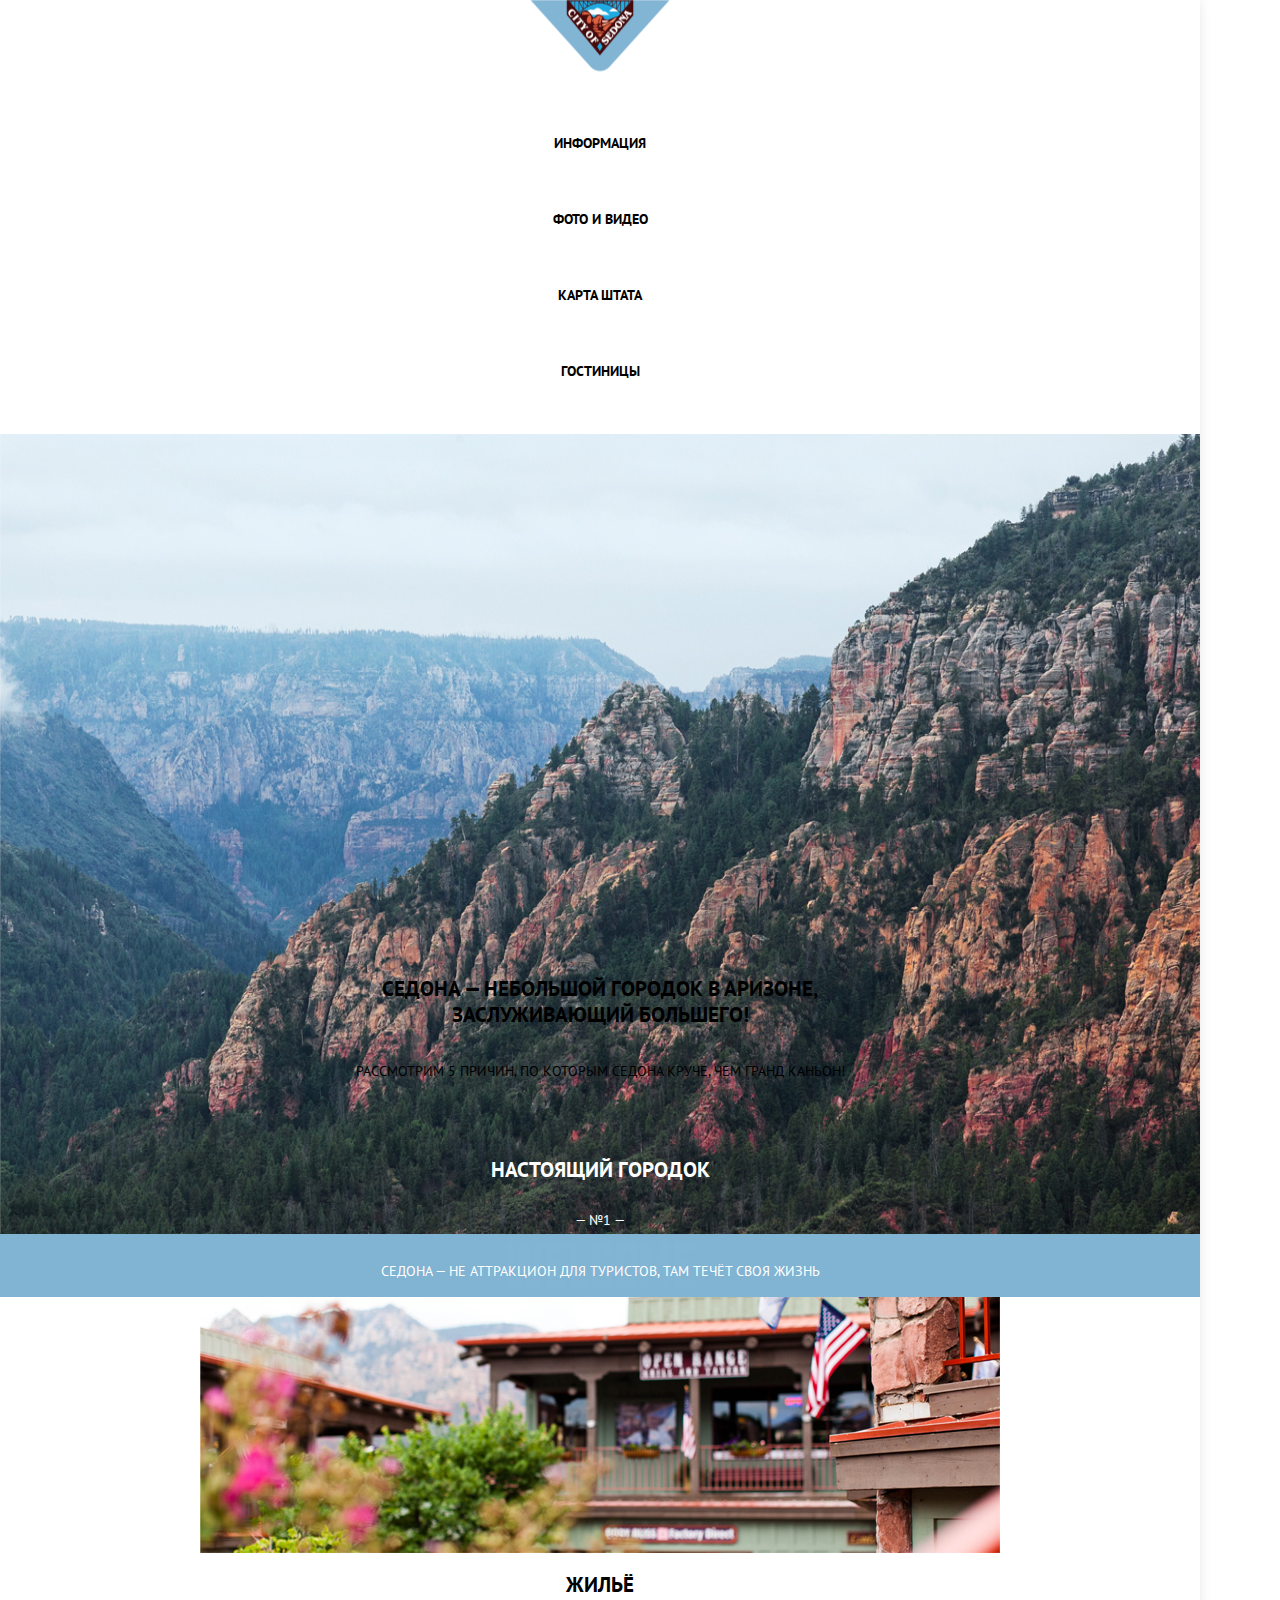
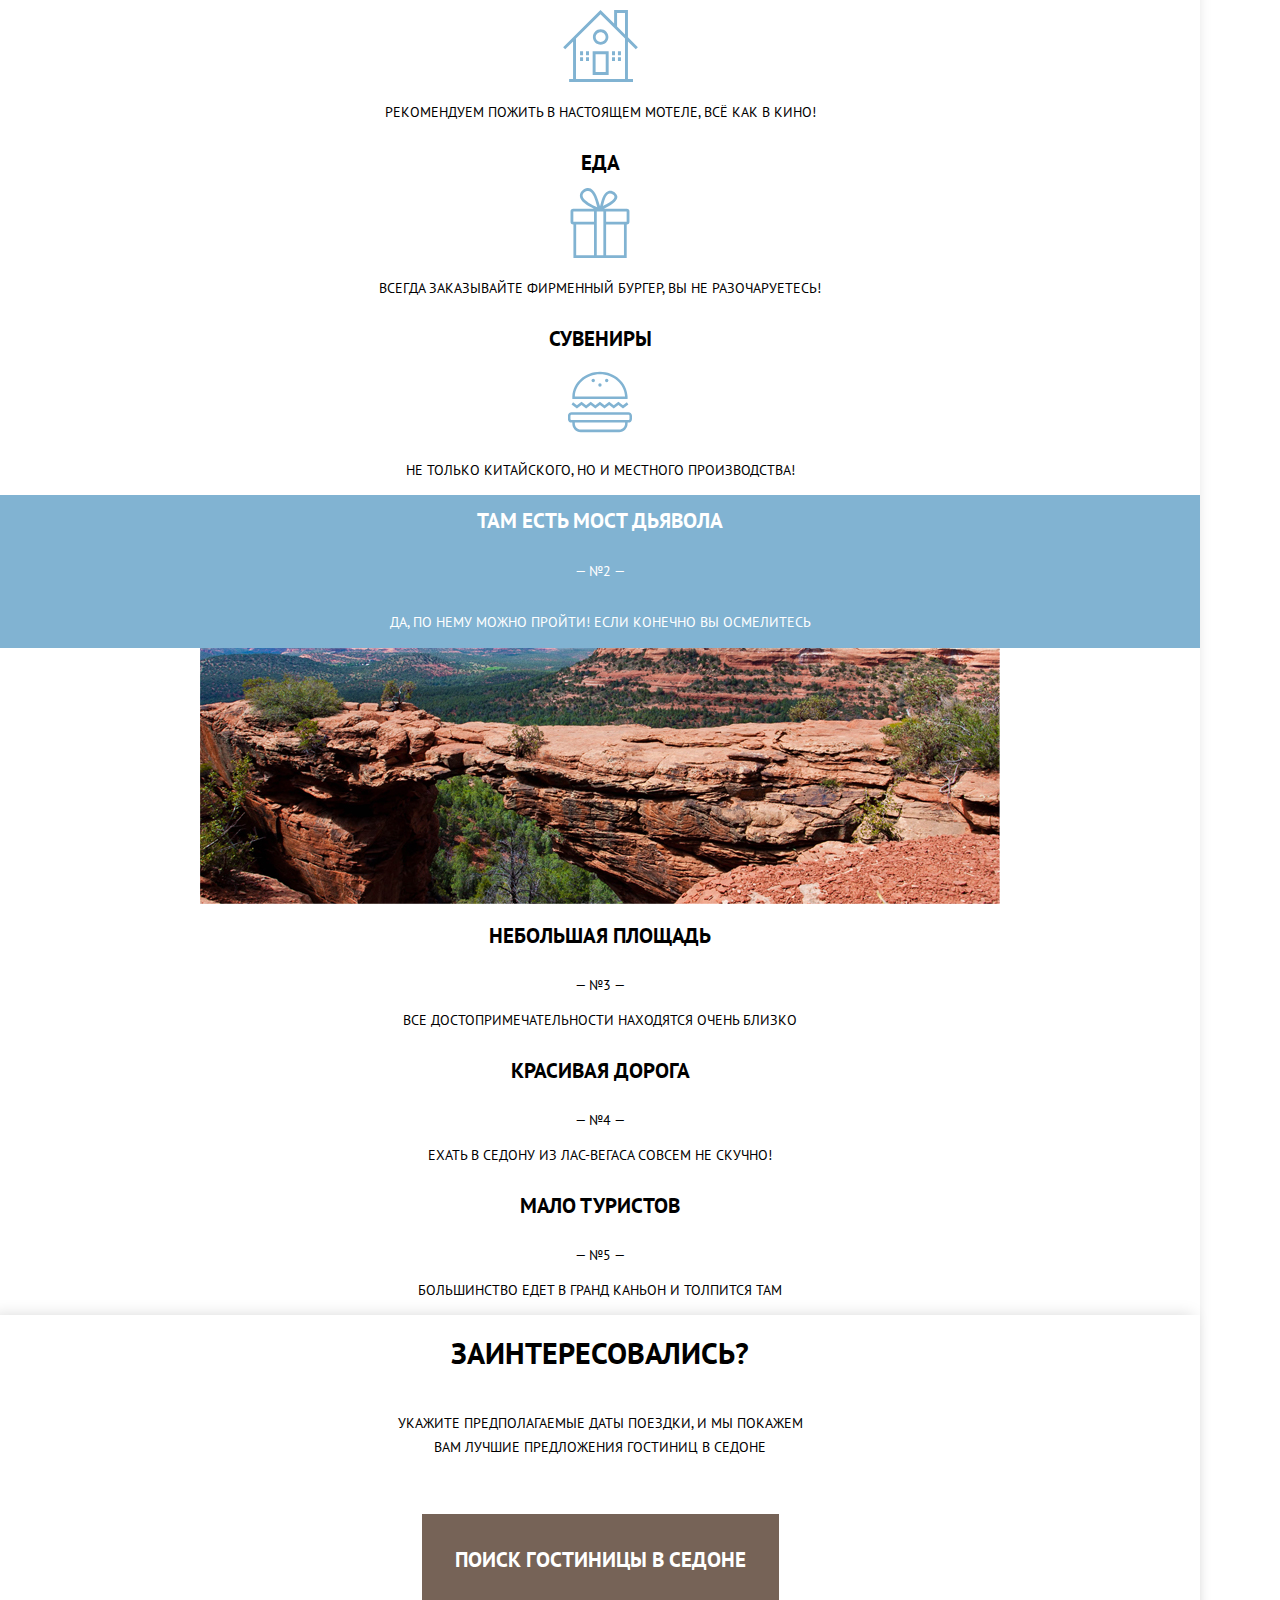
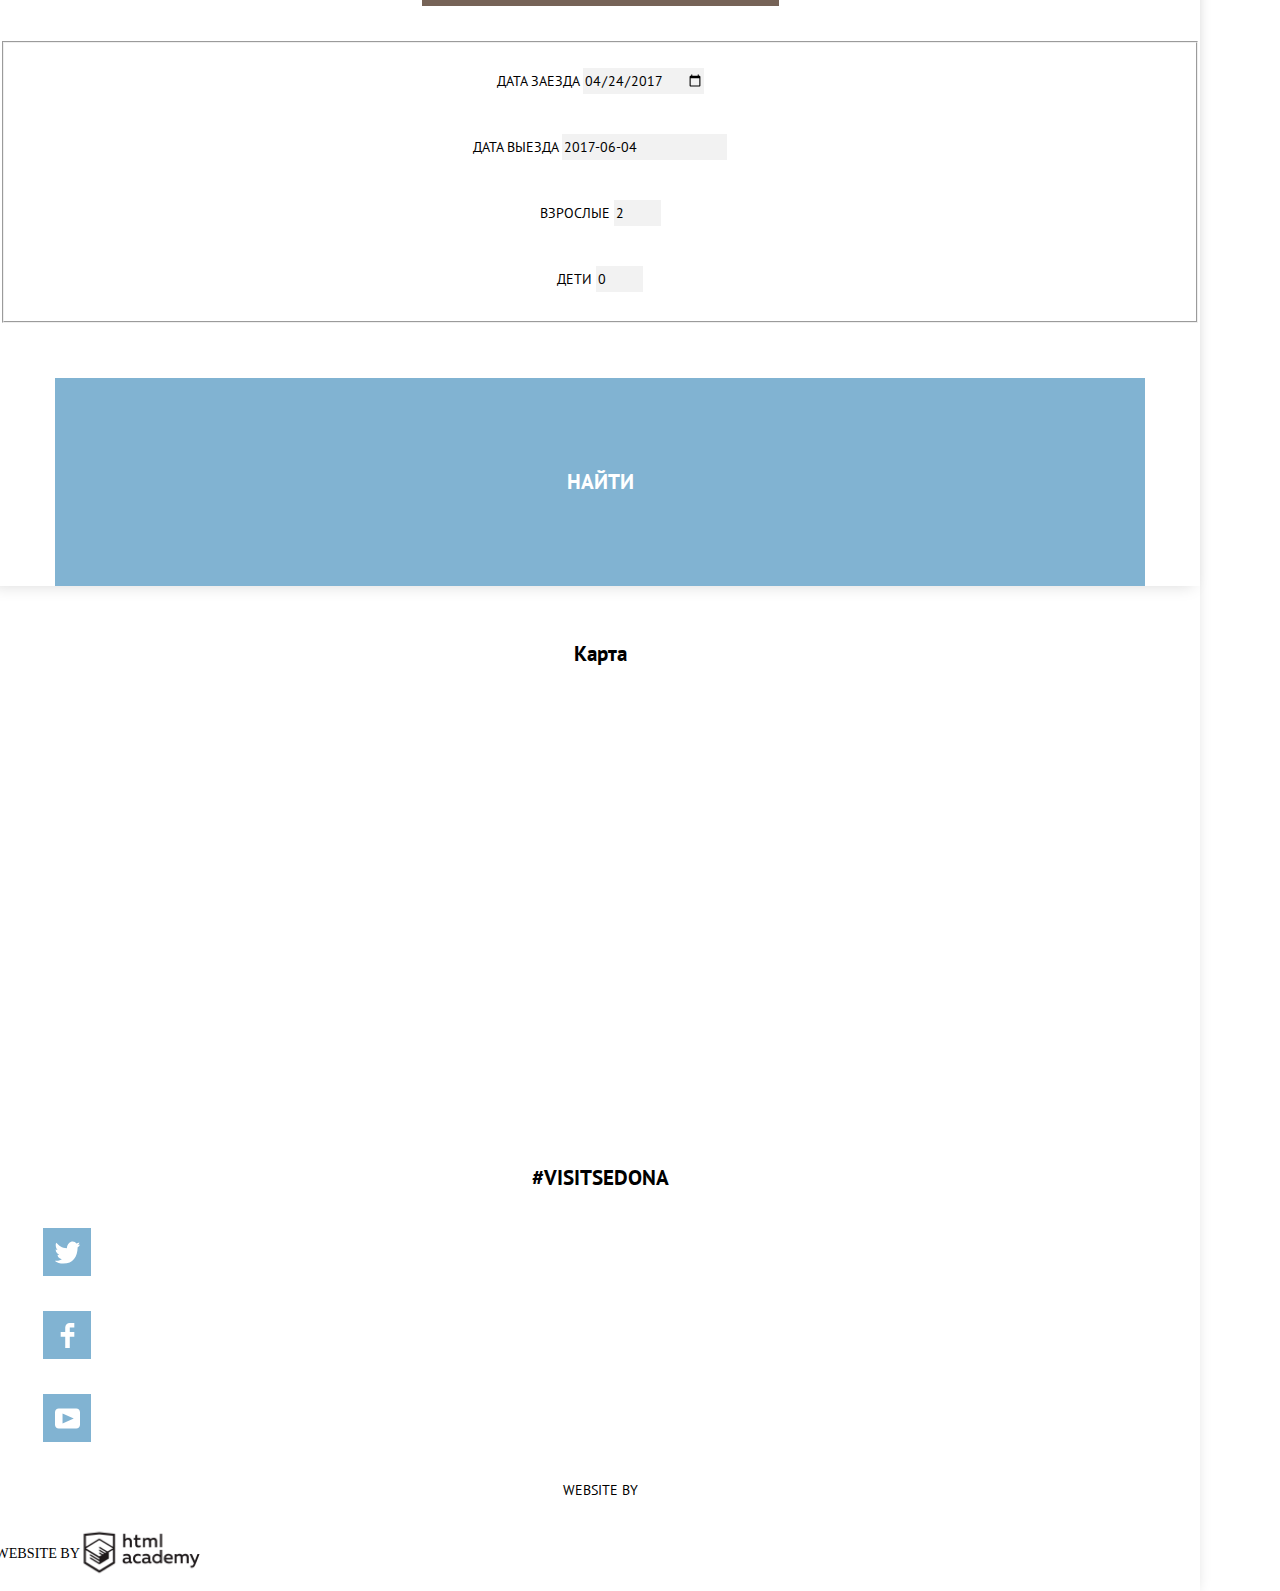
==== index.html @ 3ac100cb "Исправлены кнопки соцсетей" ====
<!DOCTYPE html>
<html lang="ru">
  <head>
    <meta charset="utf-8">
    <title>HTML Academy: Седона</title>
      <link href="https://fonts.googleapis.com/css?family=PT+Sans:400,700&display=swap&subset=cyrillic" rel="stylesheet">
      <link href="css/normalize.css" rel="stylesheet">
      <link href="css/style.css" rel="stylesheet">
  </head>
  <body>

<header class="main-header">
        <nav class="main-navigation">
            <a class="main-logo" href="#"> <!--на всех внутренних страницах должна быть ссылка на логотипе, ведущая на главную страницу. Однако на главной странице логотип должен быть без ссылки.-->
              <img src="img/logo.svg" alt="Логотип сервиса поиска гостиниц &quot;Седона&quot;" width="140" height="72">
            </a>
            <ul class="site-navigation">
              <li><a href="info.html">ИНФОРМАЦИЯ</a></li>
              <li><a href="photo.html">ФОТО И ВИДЕО</a></li><!--ТЗ 3.4: Главное меню: четыре ячейки одинаковой ширины. Для первых двух пунктов выравнивание текста по левому краю, для двух последних — по правому.-->
              <li><a href="map.html">КАРТА ШТАТА</a></li>
              <li><a href="hotels.html">ГОСТИНИЦЫ</a></li>
          </ul>
        </nav>
    </header>

<main class="container">
  <section class="introduction">
    <figure class="introduction-image">
      <!-- <div class="sedona-img"></div>
      <div class="welcome-img"></div>
      <div class="polygon-img"></div> -->
      <img src="img/background_photo.jpg" alt="Виды Седоны" width="1200" height="800">
      <img src="img/welcome.svg" alt="Добро пожаловать в Седону" width="459" height="353">
      <img src="img/polygon.svg" alt="Белая маска" width="1200" height="59">
    </figure>
    <h1>Седона — небольшой городок в Аризоне, заслуживающий большего!</h1>
          <p>Рассмотрим 5 причин, по которым Седона круче, чем гранд каньон!</p>
  </section>

  <section class="sedona-advantages"> <!--я добавила этот класс-->
    <div class="city-description"> <!--может этот див вообще удалить?-->
      <div class="city-description-text">
        <h2>НАСТОЯЩИЙ ГОРОДОК</h2>
          <p>— №1 —</p>
          <p>Седона — не аттракцион для туристов, там течёт своя жизнь</p>
      </div>
      <div class="city-description-image">
          <img src="img/city_description_1.jpg" alt="Седона — настоящий городок" width="800" height="256">
      </div>
    </div>

  <div class="city-options">
        <h3>ЖИЛЬЁ</h3>
        <img src="img/icon-1.svg" alt="Жильё иконка" width="75" height="72">
          <p>Рекомендуем пожить в настоящем мотеле, всё как в кино!</p>
        <h3>ЕДА</h3>
        <img src="img/icon-2.svg" alt="Еда иконка" width="74" height="70">
          <p>Всегда заказывайте фирменный бургер, вы не разочаруетесь!</p>
        <h3>СУВЕНИРЫ</h3>
        <img src="img/icon-3.svg" alt="Сувениры иконка" width="64" height="76">
          <p>Не только китайского, но и местного производства!</p>
  </div>

  <div class="devil-bridge">
    <div class="devil-bridge-text">
      <h2>ТАМ ЕСТЬ МОСТ ДЬЯВОЛА</h2>
          <p>— №2 —</p>
          <p>Да, по нему можно пройти! Если конечно вы осмелитесь</p>
    </div>
    <div class="devil-image">
      <img src="img/city_description_2.jpg" alt="Мост дьявола" width="800" height="256">
    </div>
  </div>

  <div>
        <h3>Небольшая площадь</h3>
          <p>— №3 —</p>
          <p>Все достопримечательности находятся очень близко</p>
        <h3>Красивая дорога</h3>
          <p>— №4 —</p>
          <p>Ехать в Седону из Лас-Вегаса совсем не скучно!</p>
        <h3>Мало туристов</h3>
          <p>— №5 —</p>
          <p>Большинство едет в гранд каньон и толпится там</p>
  </div>
  </section>

  <section class="hotel-search">
    <h2>Заинтересовались?</h2>
      <p>Укажите предполагаемые даты поездки, и мы покажем вам лучшие предложения гостиниц в Седоне</p>
        <button class="hotel-search-button">Поиск гостиницы в Седоне</button>
      <!--ТЗ: По умолчанию форма поиска гостиницы должна быть открыта.-->
      <form class="hotel-search-field" action="#" method="get">
              <fieldset>
                <p>
                  <label for="arrival-date">Дата заезда</label>
                  <input type="date" id="arrival-date" name="arrival-date" value="2017-04-24"><!--placeholder или value?-->
                </p>
                <p>
                  <label for="departure-date">Дата выезда</label>
                  <input type="text" id="password" name="password" value="2017-06-04"><!--placeholder или value?-->
                </p>
                <p>
                  <label for="adults-number">Взрослые</label>
                  <input type="number" min="0" max="99" step="1" id="adults-number" name="adults-number" value="2">
                </p>
                <p>
                  <label for="children-number">Дети</label>
                  <input type="number" min="0" max="99" step="1" id="children-number" name="adults-number" value="0">
                </p>
              </fieldset>
              <div class="search-button">
                  <button class="search-button" type="submit" name="search-button">Найти</button>
              </div>
            </form>
  </section>
  <section class="map">
    <h2 class="visually-hidden">Карта</h2>
      <iframe src="https://www.google.com/maps/embed?pb=!1m18!1m12!1m3!1d592848.6057064519!2d-112.19402160121012!3d34.825722179373386!2m3!1f0!2f0!3f0!3m2!1i1024!2i768!4f13.1!3m3!1m2!1s0x872da132f942b00d%3A0x5548c523fa6c8efd!2z0KHQtdC00L7QvdCwLCDQkNGA0LjQt9C-0L3QsCA4NjMzNiwg0KHQqNCQ!5e0!3m2!1sru!2sro!4v1558158769281!5m2!1sru!2sro" width="1200" height="473" frameborder="0" style="border:0" allowfullscreen aria-lable="Местоположение Седоны на карте"></iframe><!--ТЗ: Все скрипты подключены непосредственно перед </body>. + Нет глобальных стилей тегов.
-->
  </section>
</main>

<footer>
  <span class="visitsedona">#visitsedona</span>
    <div class="footer-buttons">
      <ul>
          <li><a class="social-button twitter" href="#"><!-- <img src="img/twitter.svg" alt="Седона в Твиттере" width="25" height="25"> --></a></li>
          <li><a class="social-button fb" href="#"><!-- <img src="img/facebook.svg" alt="Седона на Фейсбуке" width="25" height="25"> --></a></li>
          <li><a class="social-button youtube" href="#"><!-- <img src="img/youtube.svg" alt="Седона на Ютубе" width="25" height="25"> --></a></li>
      </ul>
    </div>

    <section class="website-by">
        <p>WEBSITE BY</p>
        <a class="footer-logo" href="https://htmlacademy.ru/intensive/htmlcss">
          <img src="img/website_by.svg" alt="Логотип HTML Academy" width="200" height="45">
        </a>
    </section>
</footer>
</body>
</html>
---- css/style.css ----
/*
Позиционирование
Блочная модель
Типографика
Оформление
*/

html {
  box-sizing: border-box;
  /*border-box: inherit;*/
}

body {
  width: 1200px;
  margin: 0;
  padding: 0;

  line-height: 26px;
  font-family: "PT Sans", Arial, sans-serif;
  font-size: 14px;
  font-weight: normal;
  text-transform: capitalize;
  text-align: center;

  background-color: #ffffff;
  box-shadow: -5px 0px 15px 0px rgba(0, 0, 0, 0.2);
}


/*=================================все кнопки=========================================*/

.hotel-search-button {
  padding: 33px;
  margin: 35px 315px;

  line-height: 26px;
  font-size: 21px;
  font-weight: bold;
  text-align: center;

  color: #ffffff;
  vertical-align: middle;
  text-transform: uppercase;

  background-color: #766357;
  border: none;
}

.hotel-search-button:hover {
  background-color: #766357;
}

.hotel-search-button:focus {
  background-color: #604e43;
}

.hotel-search-button:active {
  background-color: #503e33;
  color: #857871;
}

.search-button {
  padding: 18px 195px;
  margin: 55px;

  line-height: 26px;
  font-size: 21px;
  font-weight: bold;
  text-align: center;

  color: #ffffff;
  vertical-align: middle;
  text-transform: uppercase;

  background-color: #81b3d2;
  border: none;
}

.search-button input {
  background-color: #81b3d2;
}

.search-button:hover,
.search-button:focus {
  background-color: #669ec0;
}

.search-button:active {
  background-color: #5496bd;
  color: #88b6d1;
}

.social-button {
  box-sizing: border-box;

  padding: 15px;
  margin: 35px 3px;

  background-color: #81b3d2;
  background-repeat: no-repeat;
  background-position: 50% 50%;
  border: none;
}

.twitter {
  background-image:
    url("../img/twitter.svg");
  background-size: 25px 25px;

  fill: #000000;
}

.fb {
  background-image:
    url("../img/facebook.svg");
  background-size: 25px 25px;

  fill: #000000;
}

.youtube {
  background-image:
    url("../img/youtube.svg");
  background-size: 25px 25px;

  fill: #000000;
}

.social-button:hover,
.social-button:focus {
  background-color: #669ec0;
}

.social-button:active {
  background-color: #5496bd;
}
/*======================================================================================*/

/*.visually-hidden {
  пропишу позже
}*/

/*===================================шапка==============================================*/

.main-navigation {
  display: block;
  position: relative;
  width: 1200px;
  /*height: 56px;*/
  margin: 0px;
  padding: 0px;

  background-color: #ffffff;
}

.site-navigation {
  padding: 25px 70px;
  margin: 0;

  line-height: 26px;
  font-size: 14px;
  font-weight: bold;
  text-transform: capitalize;
  text-align: center; /*ТЗ: 3.4 Главное меню: четыре ячейки одинаковой ширины.
  Для первых двух пунктов выравнивание текста по левому краю,
  для двух последних — по правому.*/

  background-color: #ffffff;
}

a {
  text-decoration: none;
}

.site-navigation a { /*дублируется с .site-navigation*/
  padding: 25px 70px;
  margin: 0;
  list-style: none;

  line-height: 26px;
  font-size: 14px;
  font-weight: bold;
  text-transform: capitalize;
  text-align: center;
  color: #000000;
}

.site-navigation li {
  padding: 25px 70px;
  margin: 0;
  list-style: none;
}

.site-navigation a:hover {
  color: #81b3d2;
}

.site-navigation a:focus {
  color: #b2b2b2;
}

.site-navigation a:active {
  color: #7f6d62;
}

.main-logo {
  width: 140px;
  height: 72px;
  position: top center;
  top: 0;
}
/*======================================================================================*/

.introduction {
  /*position: relative;*/
}

figure.introduction-image {
  width: auto;
  height: 512px;

  margin: 0;
  padding: 0;

  background-color: #ffffff;
  background-repeat: no-repeat;
  /*background-position:
    370px 132px,
    0 506px,
    0 -27px;
  position: absolute;*/
}

/*.introduction-image .sedona-img { ЧТО ЗДЕСЬ НЕ ТАК?
  background-image: url("../img/background_photo.jpg");
  background-size: 1200px 800px;
}

.introduction-image .welcome-img {
  background-image: url("../img/welcome.svg");
  background-size: 459px 353px;
}

.introduction-image .polygon-img {
  background-image: url("../img/polygon.svg");
  background-size: 1200px 59px;
}*/

.introduction h1 {/*
  position: absolute;*/
  padding: 0px 350px;
  margin-top: 30px;
  margin-right: 0;
  margin-bottom: 30px;
  margin-left: 0;
  /*width: 440px;
  height: 48px;
  z-index: 59;*/ /*нужно ли указывать z-index и позиционирование заголовков?*/

  line-height: 26px;
  font-size: 21px;
  font-weight: bold;
  text-transform: uppercase;
  text-align: center;
  color: #000000;
}

.introduction p {/*
  position: absolute;*/
  padding: 0px 350px;
  margin-top: 0px;
  margin-right: 0;
  margin-bottom: 60px;
  margin-left: 0;

  line-height: 26px;
  font-size: 14px;
  font-weight: normal;
  text-align: center;

  color: #000000;
  text-transform: uppercase;
}

.sedona-advantages {
  margin: 0;
  padding: 0;

  line-height: 21px;
  font-size: 14px;
  font-weight: normal;
  text-align: center;

  list-style: none;
  text-transform: uppercase;
}

.sedona-advantages h3 {
  padding: 15px 100px;
  margin: 0;

  line-height: 21px;
  font-size: 21px;
  font-weight: bold;

  background-color: #ffffff;
  color: #000000;
}

.sedona-advantages ~ p {
  padding: 15px 23px;
  margin: 0;

  line-height: 21px;
  font-size: 14px;
  font-weight: normal;

  background-color: #ffffff;
  color: #000000;
}


.city-description-text p,
.devil-bridge-text p {
  padding: 15px 23px;
  margin: 0;

  line-height: 21px;
  font-size: 14px;
  font-weight: normal;

  background-color: #81b3d2;
  color: #ffffff;
  text-transform: uppercase;
  list-style: none;
}

.city-description-text h2,
.devil-bridge-text h2 {
  padding: 15px 100px;
  margin: 0;

  line-height: 21px;
  font-size: 21px;
  font-weight: bold;

  background-color: #81b3d2;
  color: #ffffff;
}

/*.city-description-image img {
  position: absolute;
  left: 400px;
  top: 702px;
}

.devil-bridge-image img {
  position: absolute;
  left: 0;
  top: 1290px;
}*/

/*======================================форма==========================================*/
.hotel-search {
  border: none;
  background-color: #ffffff;
  color: #000000;
  box-shadow: -7px 0px 15px 0px rgba(0, 0, 0, 0.15);
}

.hotel-search h2 {
  padding: 20px;
  margin: 0px 375px;

  line-height: 36px;
  font-size: 30px;
  font-weight: bold;
  text-align: center;
  text-transform: uppercase;
}

.hotel-search p {
  padding: 20px;
  margin: 0px 375px;

  line-height: 24px;
  font-size: 14px;
  font-weight: normal;
  text-align: center;
  text-transform: uppercase;
}

.hotel-search-field {
  font-size: 14px;
  font-weight: bold;
  line-height: 26px;
  text-transform: uppercase;

  background-color: #ffffff;
  border: none;
}

.hotel-search-field input {
  font: inherit;

  background-color: #f2f2f2;
  border: none;
}

.hotel-search-field input:hover,
.hotel-search-field input:focus {
  background-color: #ebebeb;
}


.hotel-search-field input:active {
  background-color: #ffffff;
  border: 2px solid #e5e5e5;
  box-sizing: border-box;
}


/*======================================================================================*/

/*.map {
  position: absolute;
  left: 0;
  top: 2169px;
}*/

/*==============================внутренняя страница======================================*/

.hotel-item {
  padding: 30px;
  margin: 0;
  text-transform: uppercase;
}

.hotel-item h3 {
  line-height: 26px;
  font-size: 21px;
  font-weight: bold;
  text-align: left;

  color: #000000;
}

.hotel-item p {
  line-height: 21px;
  font-size: 14px;
  font-weight: normal;
  text-align: left;

  color: #000000;
}

.hotel-item span {
  padding: 9px 16px;

  line-height: 21px;
  font-size: 14px;
  font-weight: normal;
  text-align: center;

  background-color: #f2f2f2;
  color: #000000;
}
.details-button { /*Перенести наверх ко всем кнопкам главной страницы? */
  display: inline-block;

  padding: 33px;
  margin: 35px 315px;

  line-height: 26px;
  font-size: 21px;
  font-weight: bold;
  text-align: center;

  color: #ffffff;
  vertical-align: middle;
  text-transform: uppercase;

  background-color: #81b3d2;
  border: none;
}
.details-button:hover,
.details-button:focus {
  background-color: #669ec0;
}

.details-button:active{
  background-color: #669ec0;
  color: #88b6d1;
}

.booking-button { /*Перенести наверх ко всем кнопкам главной страницы? */
  display: inline-block;

  padding: 33px;
  margin: 35px 315px;

  line-height: 26px;
  font-size: 21px;
  font-weight: bold;
  text-align: center;

  color: #ffffff;
  vertical-align: middle;
  text-transform: uppercase;

  background-color: #766357;
  border: none;
}

.booking-button:hover,
.booking-button:focus {
  background-color: #604e43;
}

.booking-button:active{
  background-color: #503e33;
  color: #857871;
}

.rate { /*как правильно прописать эти звезды в рейтинге? нужно ли для этого два класса, или один подойдет?*/
  height: 17px;
  background-color: #ffffff;
}
 .rate4 {
  width: 94px;
  background-image: url("img/star.svg");
  background-repeat: repeat-x;
}

 .rate3 {
  width: 94px;
  background-image: url("img/star.svg");
  background-repeat: repeat-x;
}

 .rate2 {
  width: 94px;
  background-image: url("img/star.svg");
  background-repeat: repeat-x;
}

/*======================================================================================*/


/*======================================футер==========================================*/
footer {
  line-height: 26px;
  font-size: 14px;
  font-weight: normal;

  background-color: rgba(255, 255, 255, 0.1);
  color: #000000;
  text-transform: uppercase;
  list-style: none;
}

.visitsedona {
  line-height: 26px;
  font-size: 21px;
  font-weight: bold;
}

footer a {
  display: block;
  width: 48px;
  height: 48px;
  padding-top: 13px;
  padding-bottom: 13px;

  list-style: none;
  text-decoration: none; /*как центрировать на кнопках векторные изображения?*/
}

footer li {
  list-style: none; /*это нужно указывать ссылкам или элементам списка?*/
}

.footer-logo {
  fill: #000000; /*почему у меня логотип все равно невидимый?*/
}
/*=====================================================================================*/
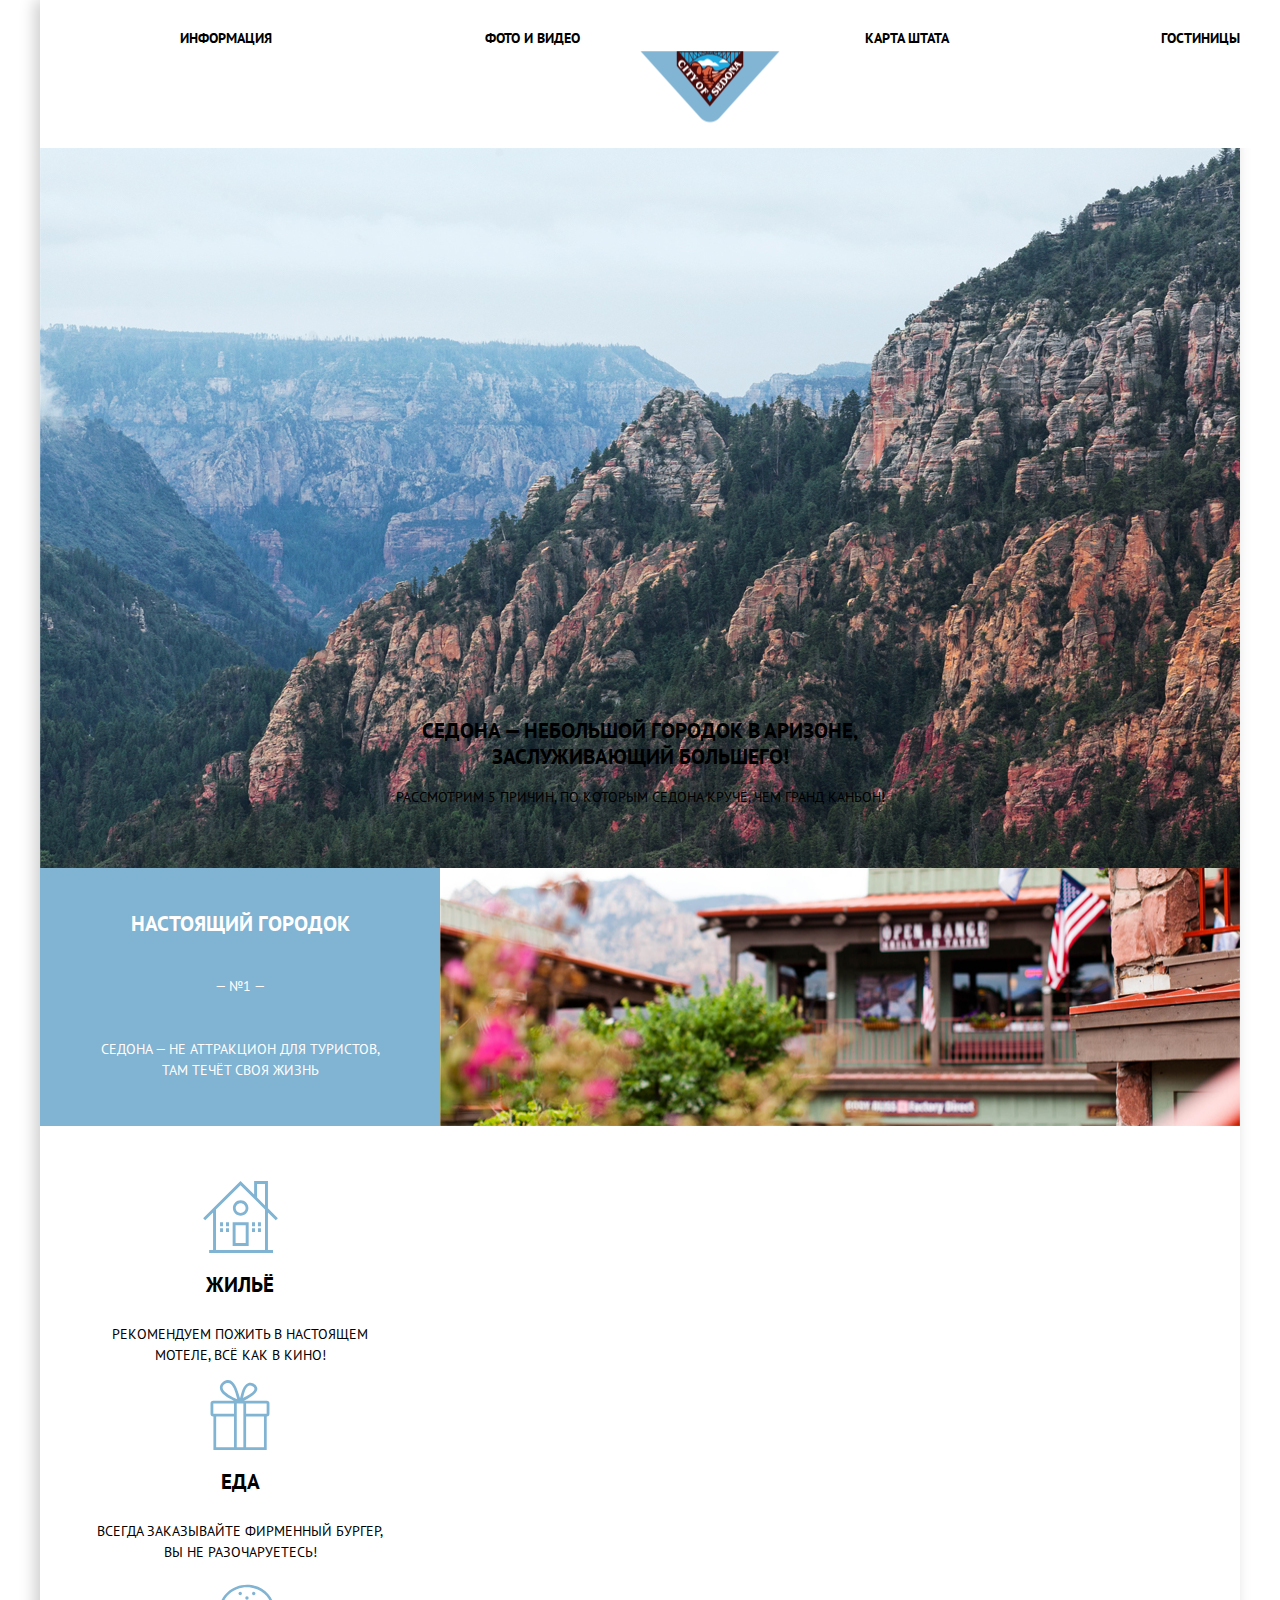
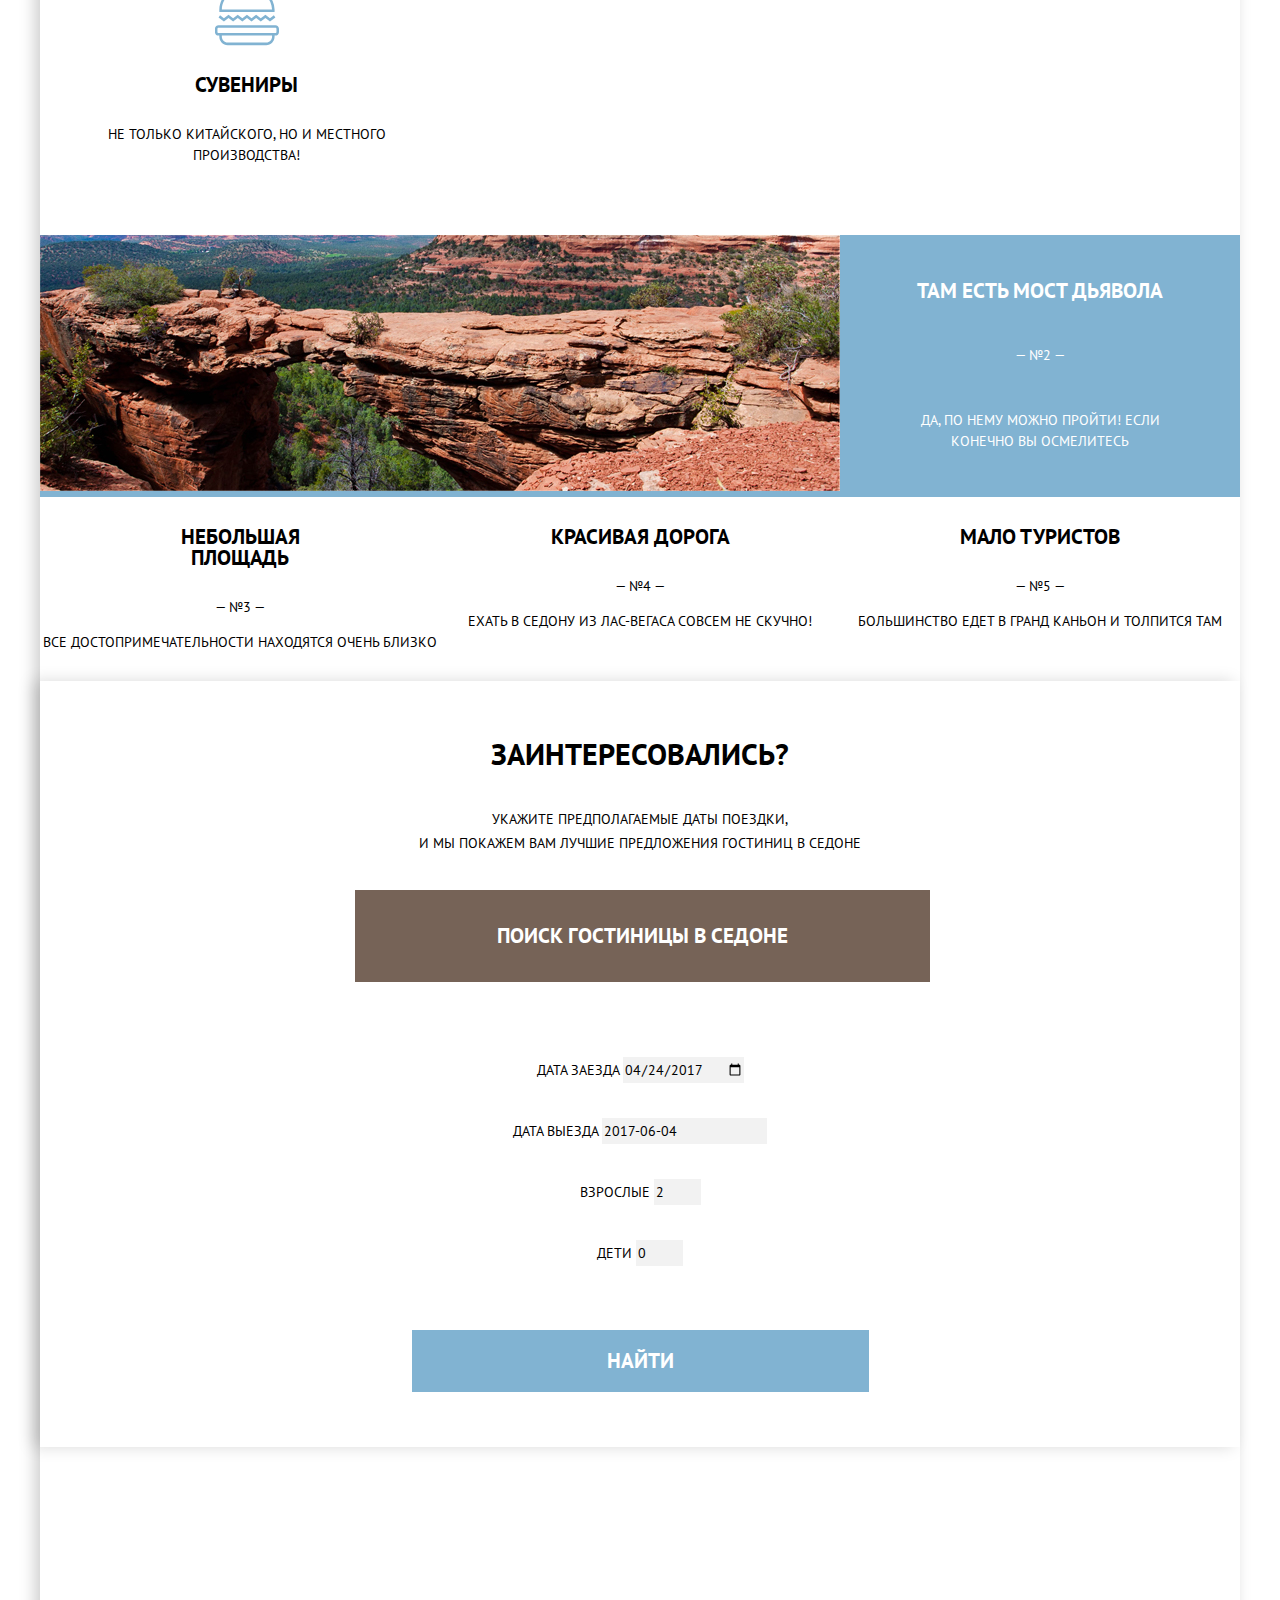
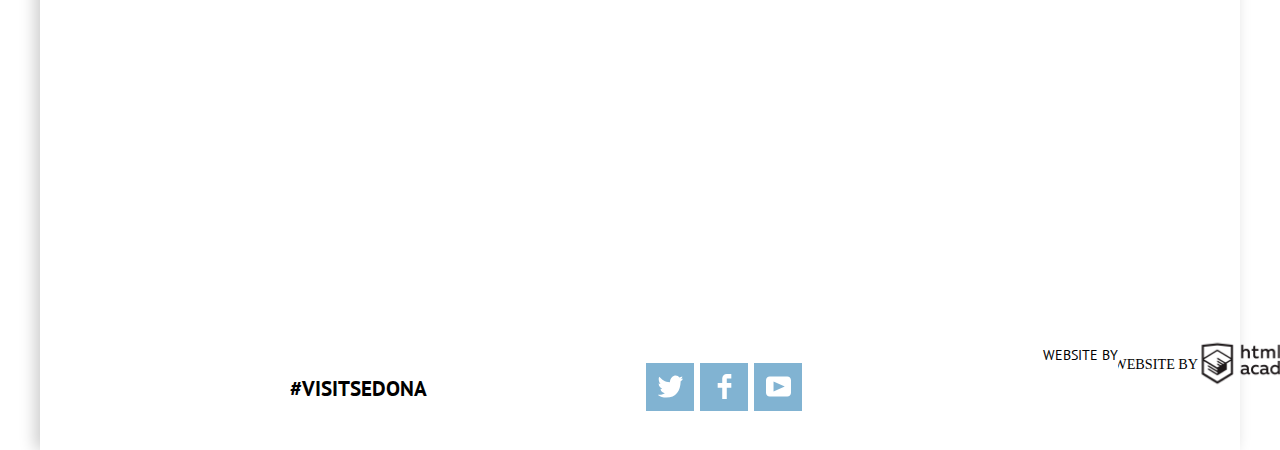
==== commit 6fe1da1e: "Создание сеток" ====
--- a/index.html
+++ b/index.html
@@ -8,58 +8,67 @@
       <link href="css/style.css" rel="stylesheet">
   </head>
   <body>
+  <div class="body-wrapper">
 
 <header class="main-header">
         <nav class="main-navigation">
-            <a class="main-logo" href="#"> <!--на всех внутренних страницах должна быть ссылка на логотипе, ведущая на главную страницу. Однако на главной странице логотип должен быть без ссылки.-->
-              <img src="img/logo.svg" alt="Логотип сервиса поиска гостиниц &quot;Седона&quot;" width="140" height="72">
-            </a>
             <ul class="site-navigation">
               <li><a href="info.html">ИНФОРМАЦИЯ</a></li>
-              <li><a href="photo.html">ФОТО И ВИДЕО</a></li><!--ТЗ 3.4: Главное меню: четыре ячейки одинаковой ширины. Для первых двух пунктов выравнивание текста по левому краю, для двух последних — по правому.-->
+              <li><a href="photo.html">ФОТО И ВИДЕО</a></li>
+              <li></li><!--ТЗ 3.4: Главное меню: четыре ячейки одинаковой ширины. Для первых двух пунктов выравнивание текста по левому краю, для двух последних — по правому.-->
               <li><a href="map.html">КАРТА ШТАТА</a></li>
               <li><a href="hotels.html">ГОСТИНИЦЫ</a></li>
-          </ul>
+            </ul>
+          <a class="main-logo" href="#"> <!--на всех внутренних страницах должна быть ссылка на логотипе, ведущая на главную страницу. Однако на главной странице логотип должен быть без ссылки.-->
+            <img src="img/logo.svg" alt="Логотип сервиса поиска гостиниц &quot;Седона&quot;" width="140" height="72">
+          </a>
         </nav>
     </header>
 
-<main class="container">
+<main class="container"> <!--ДУМАЮ, СТОИТ УБРАТЬ ЭТОТ КЛАСС-->
   <section class="introduction">
     <figure class="introduction-image">
-      <!-- <div class="sedona-img"></div>
+      <div class="sedona-img"></div>
       <div class="welcome-img"></div>
-      <div class="polygon-img"></div> -->
-      <img src="img/background_photo.jpg" alt="Виды Седоны" width="1200" height="800">
-      <img src="img/welcome.svg" alt="Добро пожаловать в Седону" width="459" height="353">
-      <img src="img/polygon.svg" alt="Белая маска" width="1200" height="59">
+      <div class="polygon-img"></div>
     </figure>
-    <h1>Седона — небольшой городок в Аризоне, заслуживающий большего!</h1>
-          <p>Рассмотрим 5 причин, по которым Седона круче, чем гранд каньон!</p>
+    <div class="intro-title">
+      <h1>Седона — небольшой городок в Аризоне, заслуживающий большего!</h1>
+        <p>Рассмотрим 5 причин, по которым Седона круче, чем гранд каньон!</p>
+    </div>
   </section>
 
   <section class="sedona-advantages"> <!--я добавила этот класс-->
-    <div class="city-description"> <!--может этот див вообще удалить?-->
+    <div class="city-description">
       <div class="city-description-text">
         <h2>НАСТОЯЩИЙ ГОРОДОК</h2>
           <p>— №1 —</p>
           <p>Седона — не аттракцион для туристов, там течёт своя жизнь</p>
       </div>
       <div class="city-description-image">
-          <img src="img/city_description_1.jpg" alt="Седона — настоящий городок" width="800" height="256">
+          <img src="img/city_description_1.jpg" alt="Седона — настоящий городок" width="800" height="258">
       </div>
     </div>
 
-  <div class="city-options">
+    <div class="features-list">
+      <ul class="city-options">
+      <li option-items>
+        <img src="img/icon-1.svg" alt="Жильё иконка" width="75" height="72">
         <h3>ЖИЛЬЁ</h3>
-        <img src="img/icon-1.svg" alt="Жильё иконка" width="75" height="72">
           <p>Рекомендуем пожить в настоящем мотеле, всё как в кино!</p>
+      </li>
+      <li option-items>
+        <img src="img/icon-2.svg" alt="Еда иконка" width="74" height="70">
         <h3>ЕДА</h3>
-        <img src="img/icon-2.svg" alt="Еда иконка" width="74" height="70">
           <p>Всегда заказывайте фирменный бургер, вы не разочаруетесь!</p>
+      </li>
+      <li option-items>
+        <img src="img/icon-3.svg" alt="Сувениры иконка" width="64" height="76">
         <h3>СУВЕНИРЫ</h3>
-        <img src="img/icon-3.svg" alt="Сувениры иконка" width="64" height="76">
           <p>Не только китайского, но и местного производства!</p>
-  </div>
+      </li>
+      </ul>
+    </div>
 
   <div class="devil-bridge">
     <div class="devil-bridge-text">
@@ -72,25 +81,33 @@
     </div>
   </div>
 
-  <div>
+  <ul class="features-list">
+    <li class="features-item">
         <h3>Небольшая площадь</h3>
           <p>— №3 —</p>
           <p>Все достопримечательности находятся очень близко</p>
+    </li>
+    <li class="features-item">
         <h3>Красивая дорога</h3>
           <p>— №4 —</p>
           <p>Ехать в Седону из Лас-Вегаса совсем не скучно!</p>
+    </li class="features-item">
+    <li class="features-item">
         <h3>Мало туристов</h3>
           <p>— №5 —</p>
           <p>Большинство едет в гранд каньон и толпится там</p>
-  </div>
+    </li>
+  </ul>
   </section>
 
   <section class="hotel-search">
-    <h2>Заинтересовались?</h2>
-      <p>Укажите предполагаемые даты поездки, и мы покажем вам лучшие предложения гостиниц в Седоне</p>
-        <button class="hotel-search-button">Поиск гостиницы в Седоне</button>
-      <!--ТЗ: По умолчанию форма поиска гостиницы должна быть открыта.-->
-      <form class="hotel-search-field" action="#" method="get">
+    <div class="search-container text">
+      <h2>Заинтересовались?</h2>
+        <p>Укажите предполагаемые даты поездки,<br> и мы покажем вам лучшие предложения гостиниц в Седоне</p>
+          <button class="open-form-button">Поиск гостиницы в Седоне</button>
+        <!--ТЗ: По умолчанию форма поиска гостиницы должна быть открыта.-->
+    </div>
+    <form class="hotel-search-form" action="#" method="get">
               <fieldset>
                 <p>
                   <label for="arrival-date">Дата заезда</label>
@@ -109,10 +126,10 @@
                   <input type="number" min="0" max="99" step="1" id="children-number" name="adults-number" value="0">
                 </p>
               </fieldset>
-              <div class="search-button">
+              <div class="search-button-field">
                   <button class="search-button" type="submit" name="search-button">Найти</button>
               </div>
-            </form>
+    </form>
   </section>
   <section class="map">
     <h2 class="visually-hidden">Карта</h2>
@@ -121,22 +138,27 @@
   </section>
 </main>
 
-<footer>
-  <span class="visitsedona">#visitsedona</span>
+<footer class="main-footer">
+  <div class="containter">
+    <span class="visitsedona">#visitsedona</span>
+
     <div class="footer-buttons">
-      <ul>
-          <li><a class="social-button twitter" href="#"><!-- <img src="img/twitter.svg" alt="Седона в Твиттере" width="25" height="25"> --></a></li>
-          <li><a class="social-button fb" href="#"><!-- <img src="img/facebook.svg" alt="Седона на Фейсбуке" width="25" height="25"> --></a></li>
-          <li><a class="social-button youtube" href="#"><!-- <img src="img/youtube.svg" alt="Седона на Ютубе" width="25" height="25"> --></a></li>
+      <ul class="footer-buttons">
+          <li><a class="social-button twitter" href="#"></a></li>
+          <li><a class="social-button fb" href="#"></a></li>
+          <li><a class="social-button youtube" href="#"></a></li>
       </ul>
     </div>
 
-    <section class="website-by">
+    <div class="website-by">
         <p>WEBSITE BY</p>
         <a class="footer-logo" href="https://htmlacademy.ru/intensive/htmlcss">
           <img src="img/website_by.svg" alt="Логотип HTML Academy" width="200" height="45">
         </a>
-    </section>
+    </div>
+
+  </div>
 </footer>
+</div>
 </body>
 </html>
--- a/css/style.css
+++ b/css/style.css
@@ -11,7 +11,7 @@
 }
 
 body {
-  width: 1200px;
+  width: 1280px;
   margin: 0;
   padding: 0;
 
@@ -23,15 +23,15 @@
   text-align: center;
 
   background-color: #ffffff;
-  box-shadow: -5px 0px 15px 0px rgba(0, 0, 0, 0.2);
 }
 
 
 /*=================================все кнопки=========================================*/
 
-.hotel-search-button {
+.open-form-button {
   padding: 33px;
   margin: 35px 315px;
+  width: 575px;
 
   line-height: 26px;
   font-size: 21px;
@@ -46,20 +46,20 @@
   border: none;
 }
 
-.hotel-search-button:hover {
+.open-form-button:hover {
   background-color: #766357;
 }
 
-.hotel-search-button:focus {
+.open-form-button:focus {
   background-color: #604e43;
 }
 
-.hotel-search-button:active {
+.open-form-button:active {
   background-color: #503e33;
   color: #857871;
 }
 
-.search-button {
+button.search-button {
   padding: 18px 195px;
   margin: 55px;
 
@@ -144,19 +144,13 @@
 
 .main-navigation {
   display: block;
-  position: relative;
   width: 1200px;
   /*height: 56px;*/
-  margin: 0px;
-  padding: 0px;
 
   background-color: #ffffff;
 }
 
 .site-navigation {
-  padding: 25px 70px;
-  margin: 0;
-
   line-height: 26px;
   font-size: 14px;
   font-weight: bold;
@@ -186,7 +180,7 @@
 }
 
 .site-navigation li {
-  padding: 25px 70px;
+  padding: 25px 70px; /*дублируется с .site-navigation*/
   margin: 0;
   list-style: none;
 }
@@ -212,12 +206,12 @@
 /*======================================================================================*/
 
 .introduction {
-  /*position: relative;*/
 }
 
 figure.introduction-image {
+  display: block;
   width: auto;
-  height: 512px;
+  height: 512px; /*могу ли я указывать здесь фиксированную высоту?*/
 
   margin: 0;
   padding: 0;
@@ -231,28 +225,36 @@
   position: absolute;*/
 }
 
-/*.introduction-image .sedona-img { ЧТО ЗДЕСЬ НЕ ТАК?
+.introduction-image .sedona-img { /*ЧТО ЗДЕСЬ НЕ ТАК?*/
   background-image: url("../img/background_photo.jpg");
-  background-size: 1200px 800px;
+  width: 1200px;
+  height: 800px;
 }
 
 .introduction-image .welcome-img {
   background-image: url("../img/welcome.svg");
-  background-size: 459px 353px;
+  width: 459px;
+  height: 353px;
+
 }
 
 .introduction-image .polygon-img {
   background-image: url("../img/polygon.svg");
-  background-size: 1200px 59px;
-}*/
+  width: 1200px;
+  height: 59px;
+}
+
+.intro-title {
+  margin: 58px auto;
+}
 
 .introduction h1 {/*
   position: absolute;*/
   padding: 0px 350px;
-  margin-top: 30px;
+  /*margin-top: 30px;
   margin-right: 0;
   margin-bottom: 30px;
-  margin-left: 0;
+  margin-left: 0;*/
   /*width: 440px;
   height: 48px;
   z-index: 59;*/ /*нужно ли указывать z-index и позиционирование заголовков?*/
@@ -268,10 +270,10 @@
 .introduction p {/*
   position: absolute;*/
   padding: 0px 350px;
-  margin-top: 0px;
+  /*margin-top: 0px;
   margin-right: 0;
   margin-bottom: 60px;
-  margin-left: 0;
+  margin-left: 0; */
 
   line-height: 26px;
   font-size: 14px;
@@ -308,8 +310,8 @@
 }
 
 .sedona-advantages ~ p {
-  padding: 15px 23px;
-  margin: 0;
+  /*padding: 15px 23px;
+  margin: 0;*/
 
   line-height: 21px;
   font-size: 14px;
@@ -321,8 +323,9 @@
 
 
 .city-description-text p,
-.devil-bridge-text p {
-  padding: 15px 23px;
+.devil-bridge-text p {/*
+  padding: 15px 23px;*/
+  padding: 0;
   margin: 0;
 
   line-height: 21px;
@@ -337,7 +340,10 @@
 
 .city-description-text h2,
 .devil-bridge-text h2 {
-  padding: 15px 100px;
+  /*padding: 15px 100px;
+  margin: 0;*/
+
+  padding: 0;
   margin: 0;
 
   line-height: 21px;
@@ -347,18 +353,6 @@
   background-color: #81b3d2;
   color: #ffffff;
 }
-
-/*.city-description-image img {
-  position: absolute;
-  left: 400px;
-  top: 702px;
-}
-
-.devil-bridge-image img {
-  position: absolute;
-  left: 0;
-  top: 1290px;
-}*/
 
 /*======================================форма==========================================*/
 .hotel-search {
@@ -369,8 +363,8 @@
 }
 
 .hotel-search h2 {
-  padding: 20px;
-  margin: 0px 375px;
+  padding-top: 55px;
+  margin: 0;
 
   line-height: 36px;
   font-size: 30px;
@@ -380,8 +374,8 @@
 }
 
 .hotel-search p {
-  padding: 20px;
-  margin: 0px 375px;
+  padding-top: 35px;
+  margin: 0;
 
   line-height: 24px;
   font-size: 14px;
@@ -390,30 +384,33 @@
   text-transform: uppercase;
 }
 
-.hotel-search-field {
-  font-size: 14px;
-  font-weight: bold;
-  line-height: 26px;
-  text-transform: uppercase;
-
-  background-color: #ffffff;
+.hotel-search-form {
+  font-size: 14px;
+  font-weight: bold;
+  line-height: 26px;
+  text-transform: uppercase;
+
+  background-color: #ffffff;
+}
+
+.hotel-search-form fieldset {
   border: none;
 }
 
-.hotel-search-field input {
+.hotel-search-form input {
   font: inherit;
 
   background-color: #f2f2f2;
   border: none;
 }
 
-.hotel-search-field input:hover,
-.hotel-search-field input:focus {
+.hotel-search-form input:hover,
+.hotel-search-form input:focus {
   background-color: #ebebeb;
 }
 
 
-.hotel-search-field input:active {
+.hotel-search-form input:active {
   background-color: #ffffff;
   border: 2px solid #e5e5e5;
   box-sizing: border-box;
@@ -422,11 +419,17 @@
 
 /*======================================================================================*/
 
-/*.map {
+.map {
+  display: block;
+}
+
+.visually-hidden {
   position: absolute;
-  left: 0;
-  top: 2169px;
-}*/
+  clip: rect(0 0 0 0);
+  width: 1px;
+  height: 1px;
+  margin: -1px;
+}
 
 /*==============================внутренняя страница======================================*/
 
@@ -468,8 +471,7 @@
 .details-button { /*Перенести наверх ко всем кнопкам главной страницы? */
   display: inline-block;
 
-  padding: 33px;
-  margin: 35px 315px;
+  padding: 7px 17px;
 
   line-height: 26px;
   font-size: 21px;
@@ -496,8 +498,7 @@
 .booking-button { /*Перенести наверх ко всем кнопкам главной страницы? */
   display: inline-block;
 
-  padding: 33px;
-  margin: 35px 315px;
+  padding: 7px 17px;
 
   line-height: 26px;
   font-size: 21px;
@@ -544,9 +545,6 @@
   background-repeat: repeat-x;
 }
 
-/*======================================================================================*/
-
-
 /*======================================футер==========================================*/
 footer {
   line-height: 26px;
@@ -560,9 +558,12 @@
 }
 
 .visitsedona {
-  line-height: 26px;
-  font-size: 21px;
-  font-weight: bold;
+  font-size: 21px;
+  font-weight: bold;
+}
+
+.website-by {
+  font-weight: normal;
 }
 
 footer a {
@@ -576,11 +577,215 @@
   text-decoration: none; /*как центрировать на кнопках векторные изображения?*/
 }
 
-footer li {
-  list-style: none; /*это нужно указывать ссылкам или элементам списка?*/
-}
-
 .footer-logo {
   fill: #000000; /*почему у меня логотип все равно невидимый?*/
 }
-/*=====================================================================================*/
+/*===================================флексы============================================*/
+.body-wrapper {
+  width: 1200px;
+  margin: 0 auto;
+
+  background-color: #ffffff;
+  box-shadow: -5px 0px 15px 0px rgba(0, 0, 0, 0.2);
+
+}
+
+.main-header {
+  margin: 0;
+  padding: 0;
+}
+
+.main-navigation {
+  padding: 25px 70px;
+  margin: 0px;
+  border: 0;
+
+  list-style: none;
+}
+
+.site-navigation {
+  padding: 0;
+  margin: 0;
+
+  display: flex;
+  flex-direction: row;
+  flex-wrap: nowrap;
+  justify-content: space-between;
+}
+
+.site-navigation a {
+  list-style: none;
+  cursor: pointer;
+}
+
+.site-navigation li {
+  padding: 0;
+
+}
+
+.main-logo {
+  display: block;
+  width: 140px;
+  height: 72px;
+
+  margin: auto;
+}
+
+.city-description {
+  display: flex;
+  flex-direction: row;
+  flex-wrap: wrap;
+  background-color: #81b3d2;
+}
+
+.city-description-text {
+  display: flex;
+  flex-direction: column;
+  flex-grow: 1;
+  justify-content: space-between;
+
+  box-sizing: border-box;
+
+  padding: 45px 60px;
+  margin: 0;
+
+  width: 400px;
+}
+
+.city-description-image img{
+  display: flex;
+  flex-grow: 3;
+
+  width: 800px;
+  padding: 0;
+  margin: 0;
+}
+
+.city-options {
+  display: flex;
+  flex-direction: row;
+  flex-wrap: wrap;
+
+  box-sizing: border-box;
+
+  width: 400px;
+  padding: 55px;
+  justify-content:  space-between;
+  margin: 0;
+
+  list-style: none;
+}
+
+.option-items {
+  display: flex;
+  flex-direction: row;
+  flex-wrap: wrap;
+
+  width: 400px;
+
+  list-style: none;
+}
+
+
+
+.features-list {
+  display: flex;
+  flex-direction: row;
+  flex-wrap: wrap;
+
+  padding: 0;
+
+  list-style: none;
+}
+
+.features-item {
+  width: 400px;
+  padding: 0;
+
+  list-style: none;
+}
+
+.devil-bridge {
+  display: flex;
+  flex-direction: row-reverse;
+  flex-wrap: wrap;
+  background-color: #81b3d2;
+}
+
+.devil-bridge-text {
+  display: flex;
+  flex-direction: column;
+  flex-grow: 1;
+  justify-content: space-between;
+
+  box-sizing: border-box;
+
+  padding: 45px 60px;
+  margin: 0;
+
+  width: 400px;
+}
+
+.devil-bridge-image img{
+  display: flex;
+  flex-grow: 3;
+
+  width: 800px;
+  padding: 0;
+  margin: 0;
+}
+
+.search-container .text {
+  display: block;
+  margin: 0 384px;
+ }
+
+.main-footer {
+  padding: 0 73px;
+  margin-top: 0;
+}
+
+.main-footer .containter {
+  display: flex;
+  flex-direction: row;/*
+  justify-content: space-between;*/
+
+  margin: 0;
+  padding: 0;
+}
+
+ .visitsedona {
+  box-sizing: border-box;
+  margin: 48px 45px;
+  padding: 0;
+  flex-grow: 1;
+
+  min-width: 400px;
+ }
+
+.footer-buttons ul{
+  display: flex;
+  flex-direction: row;
+  flex-wrap: wrap;
+  flex-grow: 1;
+
+  padding: auto;
+  margin: 0;
+  width: 400px;
+
+  list-style: none;
+}
+
+.footer-buttons li{
+  list-style: none;
+}
+
+.website-by {
+  display: flex;
+  flex-direction: row;
+  flex-wrap: wrap;
+  flex-grow: 1;
+
+  width: 400px;
+  padding: 40px auto;
+}
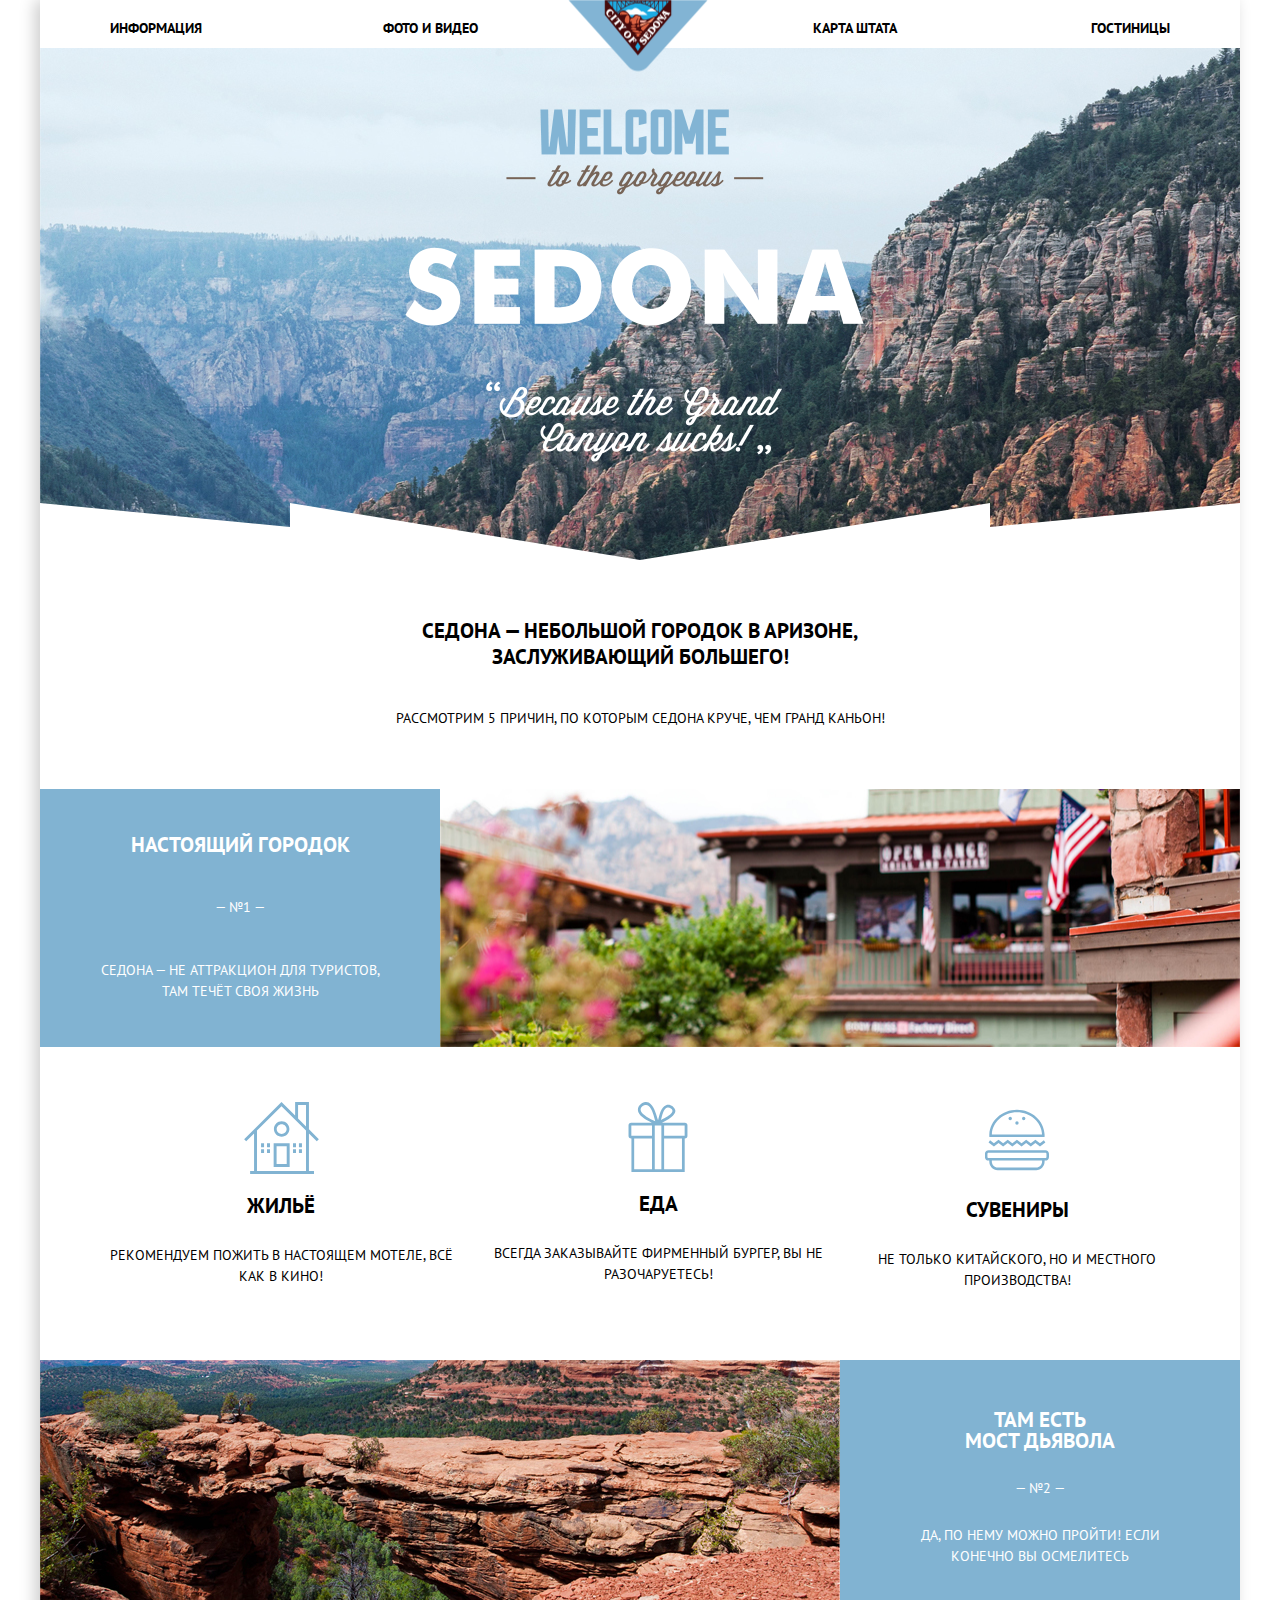
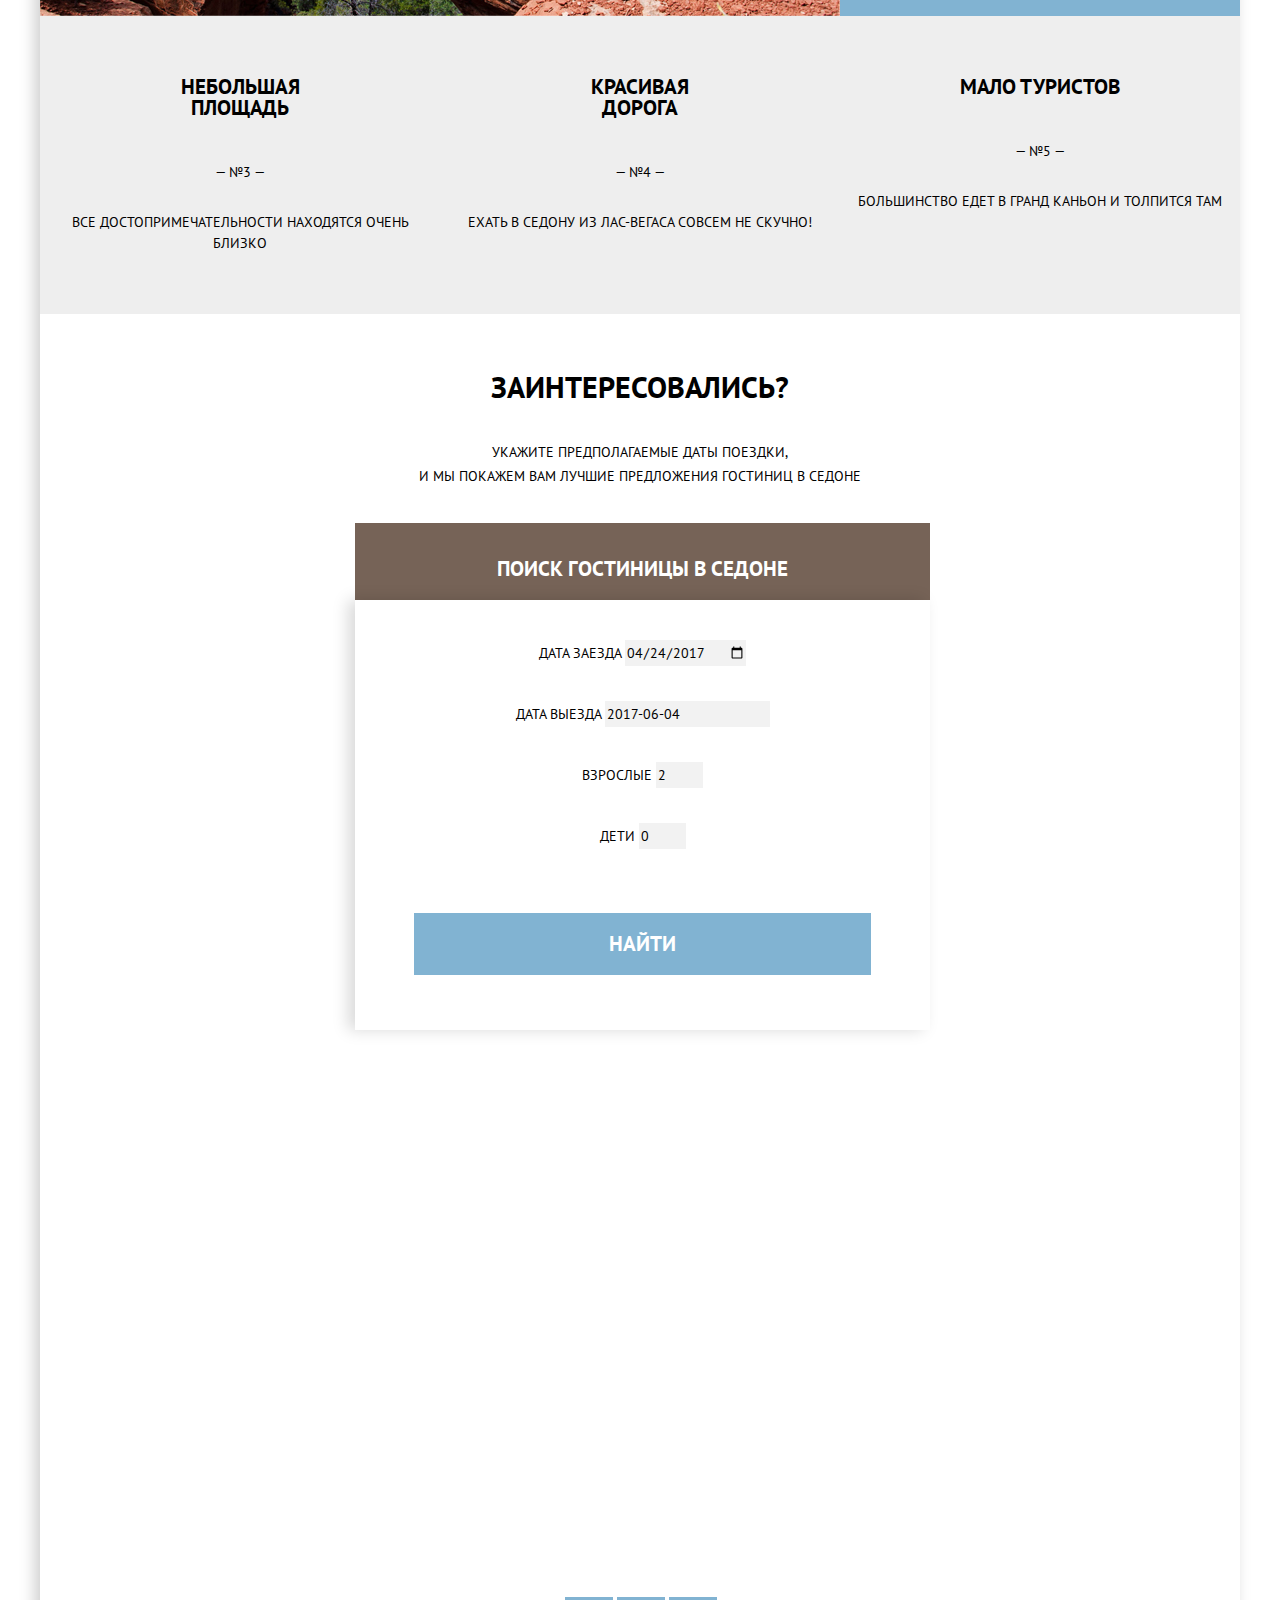
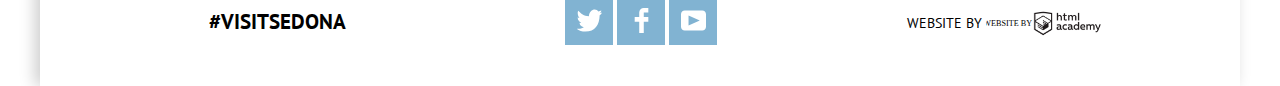
==== commit d2298b8c: "Завершение раскладки на флексах" ====
--- a/index.html
+++ b/index.html
@@ -15,7 +15,6 @@
             <ul class="site-navigation">
               <li><a href="info.html">ИНФОРМАЦИЯ</a></li>
               <li><a href="photo.html">ФОТО И ВИДЕО</a></li>
-              <li></li><!--ТЗ 3.4: Главное меню: четыре ячейки одинаковой ширины. Для первых двух пунктов выравнивание текста по левому краю, для двух последних — по правому.-->
               <li><a href="map.html">КАРТА ШТАТА</a></li>
               <li><a href="hotels.html">ГОСТИНИЦЫ</a></li>
             </ul>
@@ -26,12 +25,10 @@
     </header>
 
 <main class="container"> <!--ДУМАЮ, СТОИТ УБРАТЬ ЭТОТ КЛАСС-->
-  <section class="introduction">
-    <figure class="introduction-image">
-      <div class="sedona-img"></div>
+  <section class="introduction-image">
       <div class="welcome-img"></div>
-      <div class="polygon-img"></div>
-    </figure>
+  </section>
+  <section class="intro-text">
     <div class="intro-title">
       <h1>Седона — небольшой городок в Аризоне, заслуживающий большего!</h1>
         <p>Рассмотрим 5 причин, по которым Седона круче, чем гранд каньон!</p>
@@ -50,7 +47,7 @@
       </div>
     </div>
 
-    <div class="features-list">
+    <div class="features">
       <ul class="city-options">
       <li option-items>
         <img src="img/icon-1.svg" alt="Жильё иконка" width="75" height="72">
@@ -72,11 +69,11 @@
 
   <div class="devil-bridge">
     <div class="devil-bridge-text">
-      <h2>ТАМ ЕСТЬ МОСТ ДЬЯВОЛА</h2>
+      <h2>ТАМ ЕСТЬ<br/> МОСТ ДЬЯВОЛА</h2>
           <p>— №2 —</p>
           <p>Да, по нему можно пройти! Если конечно вы осмелитесь</p>
     </div>
-    <div class="devil-image">
+    <div class="devil-bridge-image">
       <img src="img/city_description_2.jpg" alt="Мост дьявола" width="800" height="256">
     </div>
   </div>
@@ -84,18 +81,18 @@
   <ul class="features-list">
     <li class="features-item">
         <h3>Небольшая площадь</h3>
-          <p>— №3 —</p>
-          <p>Все достопримечательности находятся очень близко</p>
+        <p>— №3 —</p>
+        <p>Все достопримечательности находятся очень близко</p>
     </li>
     <li class="features-item">
         <h3>Красивая дорога</h3>
-          <p>— №4 —</p>
-          <p>Ехать в Седону из Лас-Вегаса совсем не скучно!</p>
+        <p>— №4 —</p>
+        <p>Ехать в Седону из Лас-Вегаса совсем не скучно!</p>
     </li class="features-item">
     <li class="features-item">
         <h3>Мало туристов</h3>
-          <p>— №5 —</p>
-          <p>Большинство едет в гранд каньон и толпится там</p>
+        <p>— №5 —</p>
+        <p>Большинство едет в гранд каньон и толпится там</p>
     </li>
   </ul>
   </section>
@@ -151,7 +148,7 @@
     </div>
 
     <div class="website-by">
-        <p>WEBSITE BY</p>
+        <span>Website by</span>
         <a class="footer-logo" href="https://htmlacademy.ru/intensive/htmlcss">
           <img src="img/website_by.svg" alt="Логотип HTML Academy" width="200" height="45">
         </a>
--- a/css/style.css
+++ b/css/style.css
@@ -11,7 +11,6 @@
 }
 
 body {
-  width: 1280px;
   margin: 0;
   padding: 0;
 
@@ -25,6 +24,13 @@
   background-color: #ffffff;
 }
 
+.body-wrapper {
+  width: 1200px;
+  margin: 0 auto;
+
+  background-color: #ffffff;
+  box-shadow: -5px 0px 15px 0px rgba(0, 0, 0, 0.2);
+}
 
 /*=================================все кнопки=========================================*/
 
@@ -91,10 +97,15 @@
 }
 
 .social-button {
-  box-sizing: border-box;
-
-  padding: 15px;
-  margin: 35px 3px;
+  display: inline-block;
+  box-sizing: border-box;
+
+  padding: 0 auto;
+  margin: 0 auto;
+  margin-right: 6px;
+
+  vertical-align: middle;
+  text-align: center;
 
   background-color: #81b3d2;
   background-repeat: no-repeat;
@@ -106,24 +117,18 @@
   background-image:
     url("../img/twitter.svg");
   background-size: 25px 25px;
-
-  fill: #000000;
 }
 
 .fb {
   background-image:
     url("../img/facebook.svg");
   background-size: 25px 25px;
-
-  fill: #000000;
 }
 
 .youtube {
   background-image:
     url("../img/youtube.svg");
   background-size: 25px 25px;
-
-  fill: #000000;
 }
 
 .social-button:hover,
@@ -142,47 +147,76 @@
 
 /*===================================шапка==============================================*/
 
+.main-header {
+  margin: 0;
+  padding: 0;
+}
+
 .main-navigation {
+  position: relative;
+
   display: block;
   width: 1200px;
-  /*height: 56px;*/
-
-  background-color: #ffffff;
+  margin: 0px;
+  padding: 15px 70px;
+  box-sizing: border-box;
+
+  background-color: #ffffff;
+  list-style: none;
+  border: 0;
 }
 
 .site-navigation {
+  display: flex;
+  flex-direction: row;
+  flex-wrap: nowrap;
+  justify-content: space-between;
+
+  margin: 0;
+  padding: 0;
+
   line-height: 26px;
   font-size: 14px;
   font-weight: bold;
   text-transform: capitalize;
-  text-align: center; /*ТЗ: 3.4 Главное меню: четыре ячейки одинаковой ширины.
-  Для первых двух пунктов выравнивание текста по левому краю,
-  для двух последних — по правому.*/
-
-  background-color: #ffffff;
-}
-
-a {
+  text-align: center;
+  background-color: #ffffff;
+}
+
+.site-navigation li {
+  width: 240px;
+  height: 18px; /*ничего, что я поставила фиксированную высоту? иначе у меня не подгонялась навигация под макет*/
+  margin: 0;
+  padding: 0;
+  border:0;
+
+  list-style: none;
+}
+
+.site-navigation li:first-child,
+.site-navigation li:nth-child(2)  {
+  text-align: left;
+}
+
+.site-navigation li:last-child,
+.site-navigation li:nth-child(3)  {
+  text-align: right;
+}
+
+.site-navigation a {
+  margin: 0;
+  padding: 0;
+
+  line-height: 26px;
+  font-size: 14px;
+  font-weight: bold;
+  text-transform: capitalize;
+  text-align: center;
+  color: #000000;
+
+  cursor: pointer;
+  list-style: none;
   text-decoration: none;
-}
-
-.site-navigation a { /*дублируется с .site-navigation*/
-  padding: 25px 70px;
-  margin: 0;
-  list-style: none;
-
-  line-height: 26px;
-  font-size: 14px;
-  font-weight: bold;
-  text-transform: capitalize;
-  text-align: center;
-  color: #000000;
-}
-
-.site-navigation li {
-  padding: 25px 70px; /*дублируется с .site-navigation*/
-  margin: 0;
-  list-style: none;
 }
 
 .site-navigation a:hover {
@@ -198,17 +232,29 @@
 }
 
 .main-logo {
+  position: absolute;
+  top: 0;
+  left: 528px;
+  z-index: 1;
+
+  display: block;
   width: 140px;
   height: 72px;
-  position: top center;
-  top: 0;
 }
 /*======================================================================================*/
 
-.introduction {
-}
-
-figure.introduction-image {
+.introduction-image::before {
+  content: url("../img/polygon.svg");
+  position: relative;
+  top: 455px;
+  z-index: 5;
+
+  width: 1200px;
+  height: 59px;/
+}
+
+.introduction-image {
+  position: relative;
   display: block;
   width: auto;
   height: 512px; /*могу ли я указывать здесь фиксированную высоту?*/
@@ -217,47 +263,47 @@
   padding: 0;
 
   background-color: #ffffff;
+  background-image: url("../img/background_photo.jpg");
   background-repeat: no-repeat;
-  /*background-position:
-    370px 132px,
-    0 506px,
-    0 -27px;
-  position: absolute;*/
-}
-
-.introduction-image .sedona-img { /*ЧТО ЗДЕСЬ НЕ ТАК?*/
-  background-image: url("../img/background_photo.jpg");
-  width: 1200px;
-  height: 800px;
-}
-
-.introduction-image .welcome-img {
-  background-image: url("../img/welcome.svg");
+}
+
+
+.welcome-img {
+  position: absolute;
+  top: 61px;
+  left: 365px;
+
   width: 459px;
   height: 353px;
 
-}
-
-.introduction-image .polygon-img {
-  background-image: url("../img/polygon.svg");
+  background-image: url("../img/welcome.svg");
+}
+
+
+.intro-text {
   width: 1200px;
-  height: 59px;
+  margin: 0;
+  padding: 48px 0;
+
+  background-color: #ffffff;
 }
 
 .intro-title {
-  margin: 58px auto;
-}
-
-.introduction h1 {/*
-  position: absolute;*/
-  padding: 0px 350px;
-  /*margin-top: 30px;
-  margin-right: 0;
-  margin-bottom: 30px;
-  margin-left: 0;*/
-  /*width: 440px;
-  height: 48px;
-  z-index: 59;*/ /*нужно ли указывать z-index и позиционирование заголовков?*/
+  position: relative;
+  z-index: 2;
+
+  width: 576px;
+
+  margin: 0 auto;
+  padding: 0;
+
+  background-color: #ffffff;
+}
+
+.intro-title h1 {
+  margin-top: 10px;
+  margin-bottom: 35px;
+  padding: 0px 42px;
 
   line-height: 26px;
   font-size: 21px;
@@ -265,15 +311,11 @@
   text-transform: uppercase;
   text-align: center;
   color: #000000;
-}
-
-.introduction p {/*
-  position: absolute;*/
-  padding: 0px 350px;
-  /*margin-top: 0px;
-  margin-right: 0;
-  margin-bottom: 60px;
-  margin-left: 0; */
+  background-color: #ffffff;
+}
+
+.intro-title p {
+  margin-bottom: 10px;
 
   line-height: 26px;
   font-size: 14px;
@@ -281,10 +323,13 @@
   text-align: center;
 
   color: #000000;
+  background-color: #ffffff;
   text-transform: uppercase;
 }
 
 .sedona-advantages {
+  display: block;
+  z-index: 5;
   margin: 0;
   padding: 0;
 
@@ -310,9 +355,6 @@
 }
 
 .sedona-advantages ~ p {
-  /*padding: 15px 23px;
-  margin: 0;*/
-
   line-height: 21px;
   font-size: 14px;
   font-weight: normal;
@@ -321,11 +363,51 @@
   color: #000000;
 }
 
+.city-description {
+  display: flex;
+  flex-direction: row;
+  flex-wrap: wrap;
+  background-color: #81b3d2;
+}
+
+.city-description-text {
+  display: flex;
+  flex-direction: column;
+  flex-grow: 1;
+  justify-content: space-between;
+
+  box-sizing: border-box;
+
+  padding: 45px 60px;
+  margin: 0;
+
+  width: 400px;
+}
+
+.devil-bridge {
+  display: flex;
+  flex-direction: row-reverse;
+  flex-wrap: wrap;
+  background-color: #81b3d2;
+}
+
+.devil-bridge-text {
+  display: flex;
+  flex-direction: column;
+  flex-grow: 1;
+  justify-content: space-between;
+
+  box-sizing: border-box;
+
+  padding: 49px;
+  margin: 0;
+
+  width: 400px;
+}
 
 .city-description-text p,
-.devil-bridge-text p {/*
-  padding: 15px 23px;*/
-  padding: 0;
+.devil-bridge-text p {
+
   margin: 0;
 
   line-height: 21px;
@@ -340,11 +422,8 @@
 
 .city-description-text h2,
 .devil-bridge-text h2 {
-  /*padding: 15px 100px;
-  margin: 0;*/
-
-  padding: 0;
-  margin: 0;
+  margin: 0;
+  padding: 0;
 
   line-height: 21px;
   font-size: 21px;
@@ -354,12 +433,92 @@
   color: #ffffff;
 }
 
+.city-description-image img{
+  display: flex;
+  flex-grow: 3;
+
+  width: 800px;
+  padding: 0;
+  margin: 0;
+}
+
+.devil-bridge-image img{
+  display: flex;
+  flex-grow: 3;
+
+  width: 800px;
+  padding: 0;
+  margin: 0;
+}
+
+.city-options {
+  display: flex;
+  flex-direction: row;
+
+  box-sizing: border-box;
+
+  margin: 0;
+  padding: 55px;
+
+  list-style: none;
+}
+
+.option-items {
+  display: flex;
+  flex-direction: row;
+  flex-wrap: wrap;
+
+  width: 400px;
+
+  list-style: none;
+}
+
+.features-list {
+  display: flex;
+  margin: 0;
+  padding: 45px 0;
+
+  box-sizing: border-box;
+
+  list-style: none;
+  background-color: #eeeeee;
+}
+
+.features-item {
+  display: flex;
+  flex-direction: column;
+  flex-wrap: wrap;
+
+  width: 400px;
+  box-sizing: border-box;
+
+  margin: 0;
+  padding: 0 15px;
+
+  background-color: #eeeeee;
+  list-style: none;
+}
+
+.features-item h3 {
+  margin-bottom: 15px;
+  background-color: #eeeeee;
+}
+
+.features-item p {
+  margin-bottom: 15px;
+  background-color: #eeeeee;
+}
+
 /*======================================форма==========================================*/
+.search-container .text {
+  display: block;
+  margin: 0 384px;
+ }
+
 .hotel-search {
   border: none;
   background-color: #ffffff;
   color: #000000;
-  box-shadow: -7px 0px 15px 0px rgba(0, 0, 0, 0.15);
 }
 
 .hotel-search h2 {
@@ -369,7 +528,6 @@
   line-height: 36px;
   font-size: 30px;
   font-weight: bold;
-  text-align: center;
   text-transform: uppercase;
 }
 
@@ -380,17 +538,22 @@
   line-height: 24px;
   font-size: 14px;
   font-weight: normal;
-  text-align: center;
   text-transform: uppercase;
 }
 
 .hotel-search-form {
-  font-size: 14px;
-  font-weight: bold;
-  line-height: 26px;
-  text-transform: uppercase;
-
-  background-color: #ffffff;
+  position: relative;
+  left: 315px;
+  top: -50px;
+  display: block;
+  width: 575px;
+  font-size: 14px;
+  font-weight: bold;
+  line-height: 26px;
+  text-transform: uppercase;
+
+  background-color: #ffffff;
+  box-shadow: -7px 0px 15px 0px rgba(0, 0, 0, 0.15);
 }
 
 .hotel-search-form fieldset {
@@ -416,10 +579,10 @@
   box-sizing: border-box;
 }
 
-
 /*======================================================================================*/
 
 .map {
+  position: relative;
   display: block;
 }
 
@@ -432,14 +595,107 @@
 }
 
 /*==============================внутренняя страница======================================*/
+.search-preferences {
+  height: 219px;
+  padding: 30px 73px;
+  box-sizing: border-box;
+
+  background-image: url("../img/background_photo.jpg");
+  background-position: 50% 50%;
+  background-repeat: no-repeat;/*
+  -webkit-filter: blur(10px);
+  filter: blur(5px);*/
+}
+
+.infrastructure {
+  display: inline-block;
+  width: 241px;
+  text-align: left;
+}
+
+.accomodation {
+  display: inline-block;
+  width: 288px;
+}
+
+.infrastructure .list,
+.accomodation .list {
+  list-style: none;
+}
+
+.filter-range {
+  display: inline-block;
+}
+
+.search-results {
+  display: flex;
+  flex-direction: row;
+  padding: 30px 73px;
+  border-bottom: 1px solid #e5e5e5;
+}
+
+.search-results h2 {
+  margin: 0;
+
+  font-size: 21px;
+  line-height: 26px;
+  text-transform: uppercase;
+  font-weight: bold;
+}
+
+.search-results .dir-icons {
+  margin: auto 0;
+  margin-left: auto;
+}
+
+ ul.sort-list {
+  margin: 0;
+}
+
+.sort-list li{
+  display: inline;
+
+  padding-left: 33px;
+
+  font-size: 12px;
+  line-height: 18px;
+  text-transform: uppercase;
+  font-weight: normal;
+
+  list-style: none;
+}
 
 .hotel-item {
-  padding: 30px;
-  margin: 0;
-  text-transform: uppercase;
-}
-
-.hotel-item h3 {
+  display: flex;
+  flex-direction: row;
+
+  padding: 30px 0;
+
+  border-bottom: 1px solid #e5e5e5;
+  text-transform: uppercase;
+}
+
+.hotel-item img {
+  display: block;
+  padding-left: 73px;
+}
+
+.hotel-item a {
+  text-decoration: none;
+}
+
+.hotel-item-description {
+  display: flex;
+  flex-direction: column;
+  flex-wrap: wrap;
+}
+
+h3.hotel-item-title {
+  margin: 0;
+  margin-left: 30px;
+  margin-bottom: 11px;
+  padding: 0;
+
   line-height: 26px;
   font-size: 21px;
   font-weight: bold;
@@ -448,17 +704,117 @@
   color: #000000;
 }
 
-.hotel-item p {
+.hotel-item-buttons {
+  display: flex;
+  flex-direction: row;
+
+  margin: 0;
+  margin-left: 30px;
+  margin-bottom: 11px;
+  padding: 0;
+}
+
+.hotel-details {
+  display: flex;
+  flex-direction: column;
+
+  margin: 0;
+  padding: 0;
+}
+
+.hotel-details p {
+  display: flex;
+  flex-direction: column;
+
+  margin: 0;
+  margin-bottom: 11px;
+  padding: 0;
+
+  text-align: left;
+}
+
+ .button-details { /*Перенести наверх ко всем кнопкам главной страницы? */
+  display: inline-block;
+
+  padding: 7px 11px;
+
   line-height: 21px;
   font-size: 14px;
-  font-weight: normal;
+  font-weight: bold;
+  text-align: center;
+
+  color: #ffffff;
+  vertical-align: middle;
+  text-transform: uppercase;
+
+  background-color: #81b3d2;
+  border: none;
+}
+.button-details:hover,
+.button-details:focus {
+  background-color: #669ec0;
+}
+
+.button-details:active{
+  background-color: #669ec0;
+  color: #88b6d1;
+}
+
+.hotel-price-book {
+  margin-left: 5px;
+  padding: 0;
+}
+
+.hotel-price-book p {
+  margin: 0;
+  margin-bottom: 11px;
+  padding: 0;
+
   text-align: left;
-
-  color: #000000;
-}
-
-.hotel-item span {
-  padding: 9px 16px;
+}
+
+.button-booking { /*Перенести наверх ко всем кнопкам главной страницы? */
+  display: inline-block;
+
+  padding: 7px 11px;
+
+  line-height: 21px;
+  font-size: 14px;
+  font-weight: bold;
+  text-align: center;
+
+  color: #ffffff;
+  vertical-align: middle;
+  text-transform: uppercase;
+
+  background-color: #766357;
+  border: none;
+}
+
+.button-booking:hover,
+.button-booking:focus {
+  background-color: #604e43;
+}
+
+.button-booking:active{
+  background-color: #503e33;
+  color: #857871;
+}
+
+.hotel-rate {
+  display: flex;
+  flex-direction: row;
+  flex-wrap: wrap;
+  width: 115px;
+  margin-left: auto;
+  margin-right: 73px;
+}
+
+.hotel-rate span {
+  align-self: center;
+  justify-content: flex-end;
+
+  padding: 3px 16px;
 
   line-height: 21px;
   font-size: 14px;
@@ -468,281 +824,42 @@
   background-color: #f2f2f2;
   color: #000000;
 }
-.details-button { /*Перенести наверх ко всем кнопкам главной страницы? */
-  display: inline-block;
-
-  padding: 7px 17px;
-
-  line-height: 26px;
-  font-size: 21px;
-  font-weight: bold;
-  text-align: center;
-
-  color: #ffffff;
-  vertical-align: middle;
-  text-transform: uppercase;
-
-  background-color: #81b3d2;
-  border: none;
-}
-.details-button:hover,
-.details-button:focus {
-  background-color: #669ec0;
-}
-
-.details-button:active{
-  background-color: #669ec0;
-  color: #88b6d1;
-}
-
-.booking-button { /*Перенести наверх ко всем кнопкам главной страницы? */
-  display: inline-block;
-
-  padding: 7px 17px;
-
-  line-height: 26px;
-  font-size: 21px;
-  font-weight: bold;
-  text-align: center;
-
-  color: #ffffff;
-  vertical-align: middle;
-  text-transform: uppercase;
-
-  background-color: #766357;
-  border: none;
-}
-
-.booking-button:hover,
-.booking-button:focus {
-  background-color: #604e43;
-}
-
-.booking-button:active{
-  background-color: #503e33;
-  color: #857871;
-}
-
-.rate { /*как правильно прописать эти звезды в рейтинге? нужно ли для этого два класса, или один подойдет?*/
+
+ul.hotel-rate.list {
+  margin: 0;
+  padding-bottom: 45px;
+  justify-content: flex-end;
+}
+
+.hotel-rate .list li {
+  display: flex;
+  flex-direction: row;
+  list-style: none;
+}
+
+.hotel-rate-star {
   height: 17px;
-  background-color: #ffffff;
-}
- .rate4 {
-  width: 94px;
-  background-image: url("img/star.svg");
-  background-repeat: repeat-x;
-}
-
- .rate3 {
-  width: 94px;
-  background-image: url("img/star.svg");
-  background-repeat: repeat-x;
-}
-
- .rate2 {
-  width: 94px;
-  background-image: url("img/star.svg");
-  background-repeat: repeat-x;
+  width: 18px;
+  background-image: url("../img/star.svg");
 }
 
 /*======================================футер==========================================*/
-footer {
-  line-height: 26px;
-  font-size: 14px;
-  font-weight: normal;
-
-  background-color: rgba(255, 255, 255, 0.1);
-  color: #000000;
-  text-transform: uppercase;
-  list-style: none;
-}
-
-.visitsedona {
-  font-size: 21px;
-  font-weight: bold;
-}
-
-.website-by {
-  font-weight: normal;
-}
-
-footer a {
-  display: block;
-  width: 48px;
-  height: 48px;
-  padding-top: 13px;
-  padding-bottom: 13px;
-
-  list-style: none;
-  text-decoration: none; /*как центрировать на кнопках векторные изображения?*/
-}
-
-.footer-logo {
-  fill: #000000; /*почему у меня логотип все равно невидимый?*/
-}
-/*===================================флексы============================================*/
-.body-wrapper {
-  width: 1200px;
-  margin: 0 auto;
-
-  background-color: #ffffff;
-  box-shadow: -5px 0px 15px 0px rgba(0, 0, 0, 0.2);
-
-}
-
-.main-header {
-  margin: 0;
-  padding: 0;
-}
-
-.main-navigation {
-  padding: 25px 70px;
-  margin: 0px;
-  border: 0;
-
-  list-style: none;
-}
-
-.site-navigation {
-  padding: 0;
-  margin: 0;
-
-  display: flex;
-  flex-direction: row;
-  flex-wrap: nowrap;
-  justify-content: space-between;
-}
-
-.site-navigation a {
-  list-style: none;
-  cursor: pointer;
-}
-
-.site-navigation li {
-  padding: 0;
-
-}
-
-.main-logo {
-  display: block;
-  width: 140px;
-  height: 72px;
-
-  margin: auto;
-}
-
-.city-description {
-  display: flex;
-  flex-direction: row;
-  flex-wrap: wrap;
-  background-color: #81b3d2;
-}
-
-.city-description-text {
-  display: flex;
-  flex-direction: column;
-  flex-grow: 1;
-  justify-content: space-between;
-
-  box-sizing: border-box;
-
-  padding: 45px 60px;
-  margin: 0;
-
-  width: 400px;
-}
-
-.city-description-image img{
-  display: flex;
-  flex-grow: 3;
-
-  width: 800px;
-  padding: 0;
-  margin: 0;
-}
-
-.city-options {
-  display: flex;
-  flex-direction: row;
-  flex-wrap: wrap;
-
-  box-sizing: border-box;
-
-  width: 400px;
-  padding: 55px;
-  justify-content:  space-between;
-  margin: 0;
-
-  list-style: none;
-}
-
-.option-items {
-  display: flex;
-  flex-direction: row;
-  flex-wrap: wrap;
-
-  width: 400px;
-
-  list-style: none;
-}
-
-
-
-.features-list {
-  display: flex;
-  flex-direction: row;
-  flex-wrap: wrap;
-
-  padding: 0;
-
-  list-style: none;
-}
-
-.features-item {
-  width: 400px;
-  padding: 0;
-
-  list-style: none;
-}
-
-.devil-bridge {
-  display: flex;
-  flex-direction: row-reverse;
-  flex-wrap: wrap;
-  background-color: #81b3d2;
-}
-
-.devil-bridge-text {
-  display: flex;
-  flex-direction: column;
-  flex-grow: 1;
-  justify-content: space-between;
-
-  box-sizing: border-box;
-
-  padding: 45px 60px;
-  margin: 0;
-
-  width: 400px;
-}
-
-.devil-bridge-image img{
-  display: flex;
-  flex-grow: 3;
-
-  width: 800px;
-  padding: 0;
-  margin: 0;
-}
-
-.search-container .text {
-  display: block;
-  margin: 0 384px;
- }
-
 .main-footer {
   padding: 0 73px;
   margin-top: 0;
+
+  line-height: 26px;
+  font-size: 14px;
+  font-weight: normal;
+
+  background-color: rgba(255, 255, 255, 0.1);
+  color: #000000;
+  text-transform: uppercase;
+  list-style: none;
+}
+
+.main-footer a {
+  display: block;
 }
 
 .main-footer .containter {
@@ -754,38 +871,65 @@
   padding: 0;
 }
 
- .visitsedona {
-  box-sizing: border-box;
-  margin: 48px 45px;
-  padding: 0;
+.visitsedona {
   flex-grow: 1;
 
-  min-width: 400px;
+  margin: 48px 0;
+  padding: 0;
+
+  min-width: 328px;
+  box-sizing: border-box;
+
+  font-size: 21px;
+  font-weight: bold;
  }
 
-.footer-buttons ul{
-  display: flex;
-  flex-direction: row;
-  flex-wrap: wrap;
-  flex-grow: 1;
-
-  padding: auto;
+.footer-buttons {
+  padding: 0;
   margin: 0;
   width: 400px;
 
   list-style: none;
 }
 
-.footer-buttons li{
-  list-style: none;
+.footer-buttons li {
+  display: inline-block;
+  list-style: none;
+}
+
+.footer-buttons a {
+  display: inline-block;
+  width: 48px;
+  height: 48px;
+  margin: 36px 0;
+
+  list-style: none;
+  text-decoration: none;
 }
 
 .website-by {
-  display: flex;
-  flex-direction: row;
-  flex-wrap: wrap;
-  flex-grow: 1;
-
-  width: 400px;
-  padding: 40px auto;
-}
+  width: 328px;
+  margin: 40px auto;
+}
+
+.website-by span {
+  display: inline-block;
+  margin: 0;
+  padding: 0;
+
+  box-sizing: inherit;
+  font-weight: normal;
+  vertical-align: middle;
+}
+
+a.footer-logo,
+.footer-logo img {
+  display: inline-block;
+  width: 115px;
+
+  vertical-align: middle;
+
+  fill: #000000;
+}
+
+
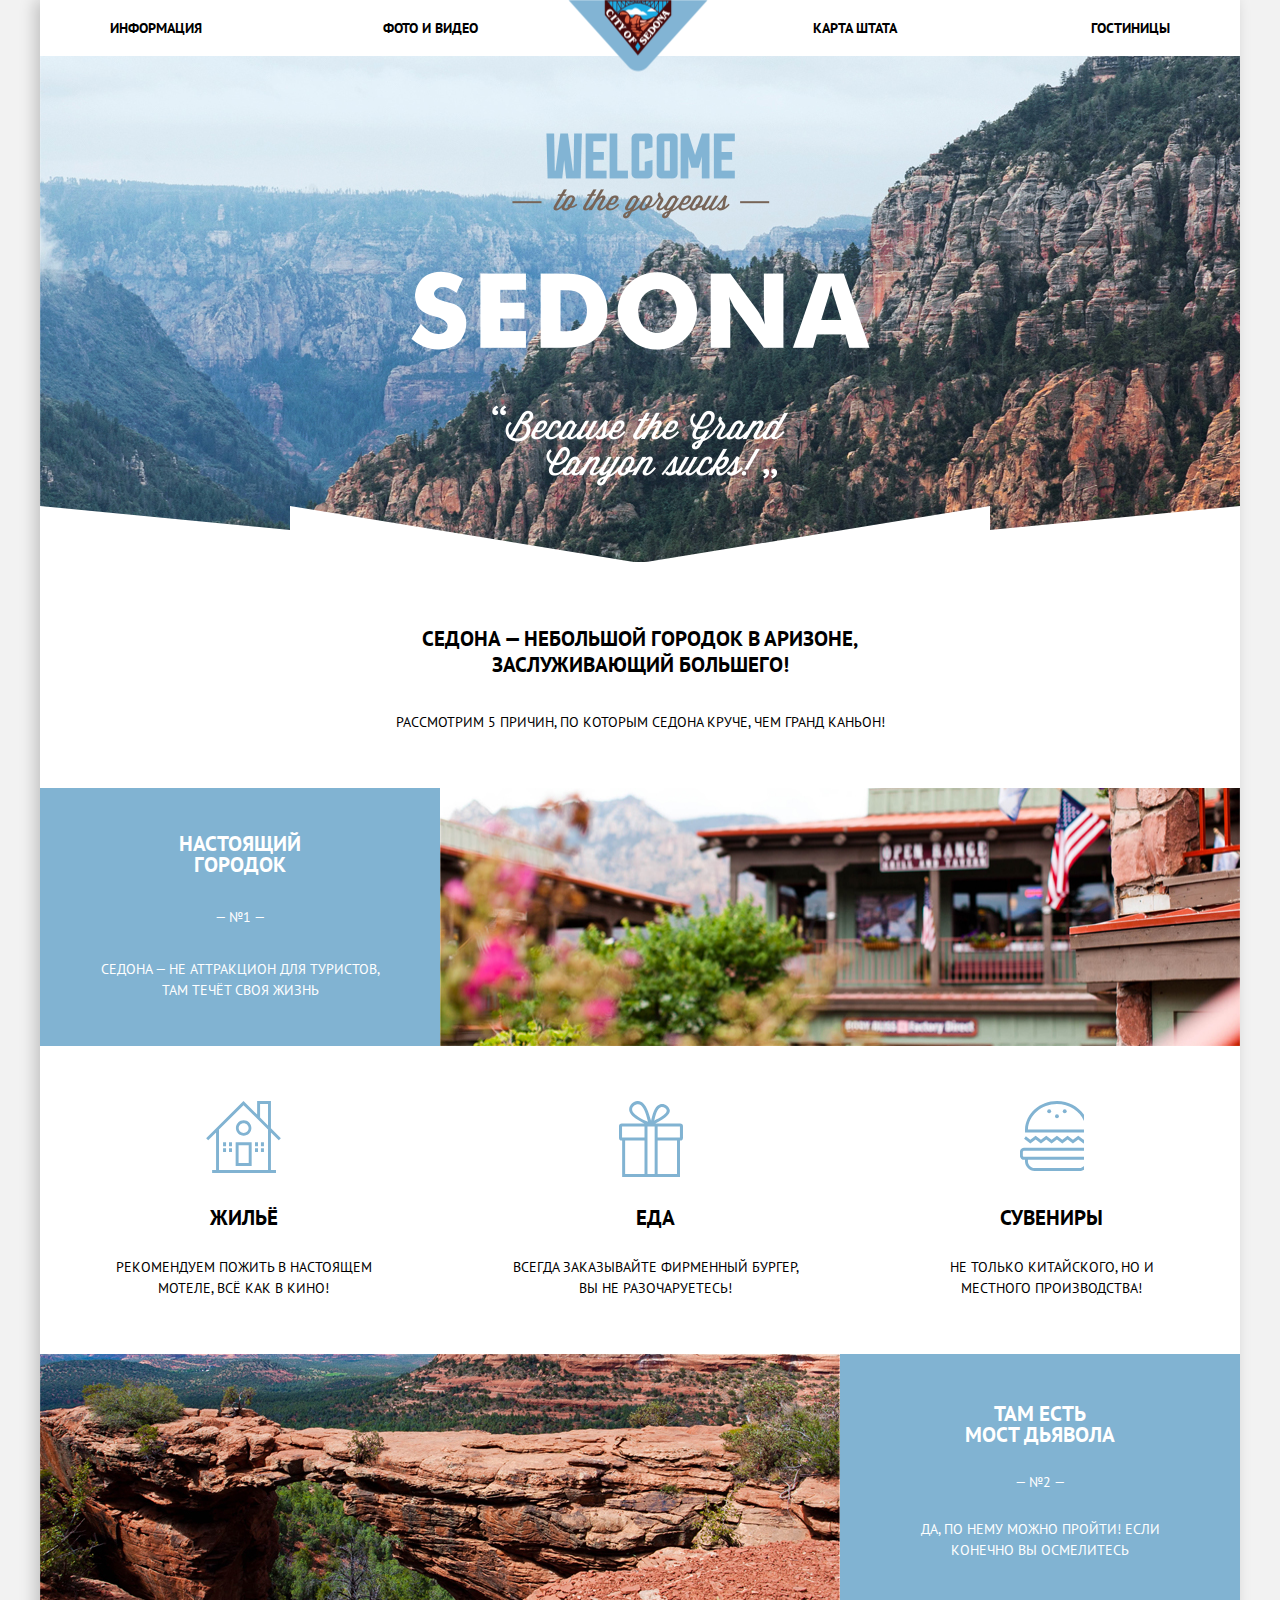
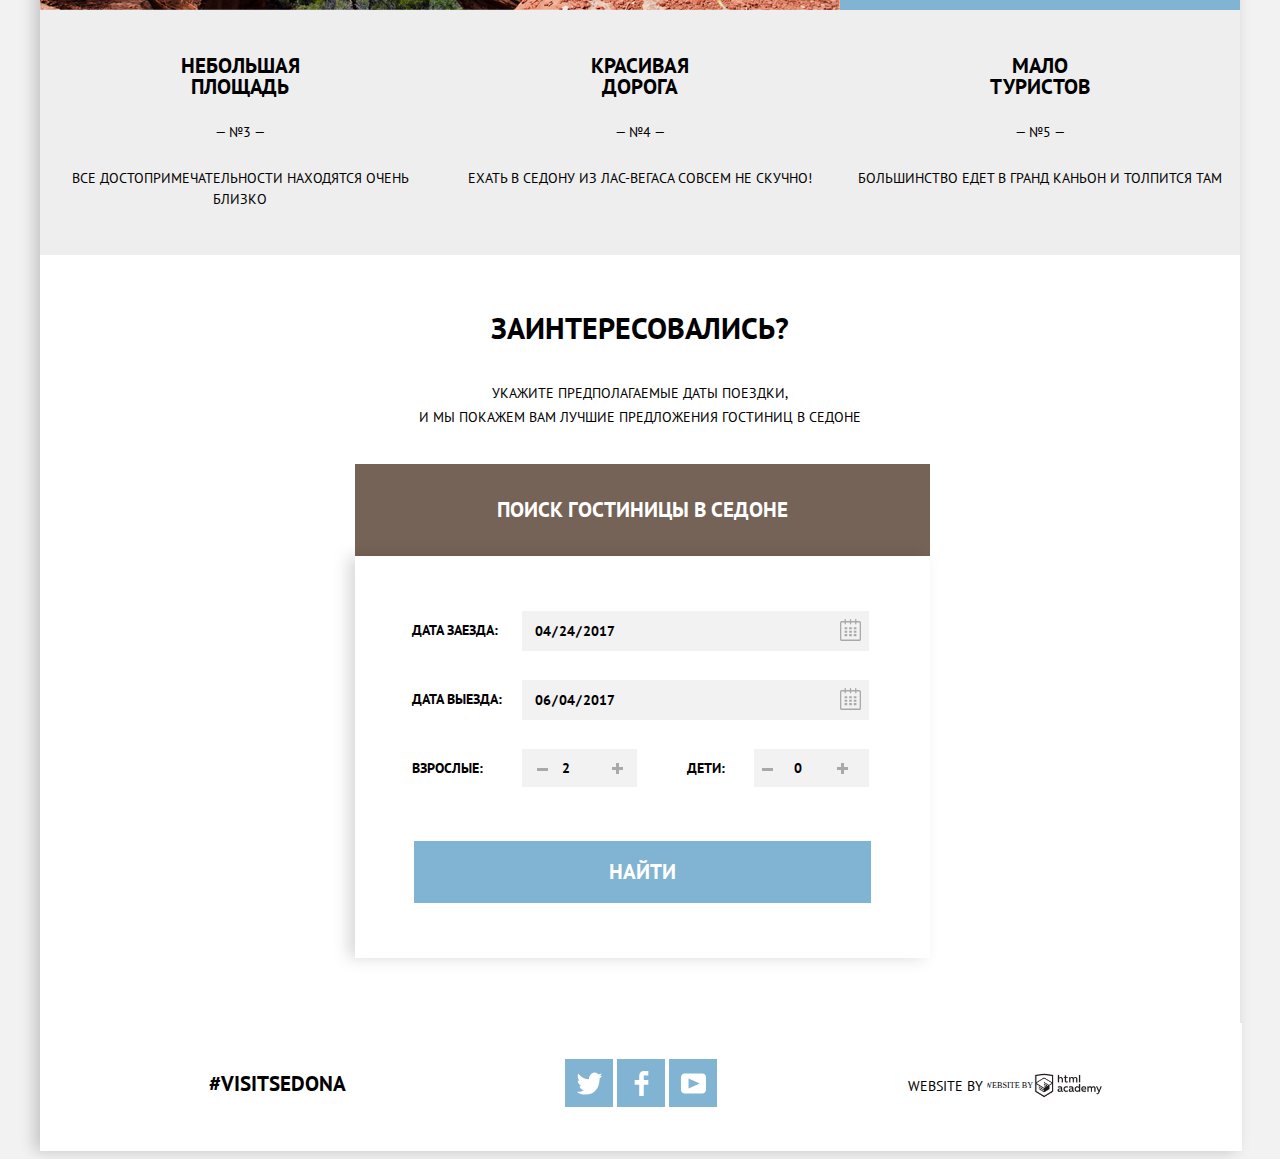
==== commit 68b89129: "Добавлены все декоративные элементы" ====
--- a/index.html
+++ b/index.html
@@ -7,7 +7,7 @@
       <link href="css/normalize.css" rel="stylesheet">
       <link href="css/style.css" rel="stylesheet">
   </head>
-  <body>
+  <body class="main-page">
   <div class="body-wrapper">
 
 <header class="main-header">
@@ -18,14 +18,15 @@
               <li><a href="map.html">КАРТА ШТАТА</a></li>
               <li><a href="hotels.html">ГОСТИНИЦЫ</a></li>
             </ul>
-          <a class="main-logo" href="#"> <!--на всех внутренних страницах должна быть ссылка на логотипе, ведущая на главную страницу. Однако на главной странице логотип должен быть без ссылки.-->
+          <a class="main-logo"> <!--на всех внутренних страницах должна быть ссылка на логотипе, ведущая на главную страницу. Однако на главной странице логотип должен быть без ссылки.-->
             <img src="img/logo.svg" alt="Логотип сервиса поиска гостиниц &quot;Седона&quot;" width="140" height="72">
           </a>
         </nav>
     </header>
 
-<main class="container"> <!--ДУМАЮ, СТОИТ УБРАТЬ ЭТОТ КЛАСС-->
-  <section class="introduction-image">
+<main class="container">
+  <section class="introduction-images">
+      <div class="sedona-background"></div>
       <div class="welcome-img"></div>
   </section>
   <section class="intro-text">
@@ -38,7 +39,7 @@
   <section class="sedona-advantages"> <!--я добавила этот класс-->
     <div class="city-description">
       <div class="city-description-text">
-        <h2>НАСТОЯЩИЙ ГОРОДОК</h2>
+        <h2>НАСТОЯЩИЙ<br/>ГОРОДОК</h2>
           <p>— №1 —</p>
           <p>Седона — не аттракцион для туристов, там течёт своя жизнь</p>
       </div>
@@ -49,18 +50,21 @@
 
     <div class="features">
       <ul class="city-options">
-      <li option-items>
-        <img src="img/icon-1.svg" alt="Жильё иконка" width="75" height="72">
+      <li option-items><!--
+        <img src="img/icon-1.svg" alt="Жильё иконка" width="75" height="72"> -->
+        <span class="motel-icon"></span>
         <h3>ЖИЛЬЁ</h3>
           <p>Рекомендуем пожить в настоящем мотеле, всё как в кино!</p>
       </li>
-      <li option-items>
-        <img src="img/icon-2.svg" alt="Еда иконка" width="74" height="70">
+      <li option-items><!--
+        <img src="img/icon-2.svg" alt="Еда иконка" width="74" height="70"> -->
+        <span class="food-icon"></span>
         <h3>ЕДА</h3>
           <p>Всегда заказывайте фирменный бургер, вы не разочаруетесь!</p>
       </li>
-      <li option-items>
-        <img src="img/icon-3.svg" alt="Сувениры иконка" width="64" height="76">
+      <li option-items><!--
+        <img src="img/icon-3.svg" alt="Сувениры иконка" width="64" height="76"> -->
+        <span class="souvenir-icon"></span>
         <h3>СУВЕНИРЫ</h3>
           <p>Не только китайского, но и местного производства!</p>
       </li>
@@ -90,7 +94,7 @@
         <p>Ехать в Седону из Лас-Вегаса совсем не скучно!</p>
     </li class="features-item">
     <li class="features-item">
-        <h3>Мало туристов</h3>
+        <h3>Мало<br/>туристов</h3>
         <p>— №5 —</p>
         <p>Большинство едет в гранд каньон и толпится там</p>
     </li>
@@ -102,41 +106,51 @@
       <h2>Заинтересовались?</h2>
         <p>Укажите предполагаемые даты поездки,<br> и мы покажем вам лучшие предложения гостиниц в Седоне</p>
           <button class="open-form-button">Поиск гостиницы в Седоне</button>
-        <!--ТЗ: По умолчанию форма поиска гостиницы должна быть открыта.-->
     </div>
+
+    <section class="hotel-search-modal">
     <form class="hotel-search-form" action="#" method="get">
               <fieldset>
+                <p class="date-field">
+                  <label for="arrival-date">Дата заезда:</label>
+                  <button class="calendar-icon"><svg xmlns="http://www.w3.org/2000/svg" width="21" height="22" viewBox="0 0 21 22"><path d="M19.251 2.025h-2.845V.648c0-.381-.294-.689-.656-.689-.363 0-.656.308-.656.689v1.377h-3.938V.648c0-.381-.294-.689-.655-.689-.363 0-.657.308-.657.689v1.377H5.906V.648c0-.381-.294-.689-.656-.689-.363 0-.657.308-.657.689v1.377H1.75C.784 2.025 0 2.847 0 3.862v16.302C0 21.179.784 22 1.75 22h17.501c.966 0 1.749-.821 1.749-1.836V3.862c0-1.015-.783-1.837-1.749-1.837zm.437 18.139a.448.448 0 0 1-.437.459H1.75a.45.45 0 0 1-.438-.459V3.862a.45.45 0 0 1 .438-.459h2.844v1.378c0 .381.294.689.657.689.362 0 .656-.308.656-.689V3.403h3.938v1.378c0 .381.294.689.657.689.361 0 .655-.308.655-.689V3.403h3.938v1.378c0 .381.293.689.656.689.362 0 .656-.308.656-.689V3.403h2.845c.241 0 .437.206.437.459v16.302z"/><path d="M4.594 8.225h2.625v2.066H4.594zM4.594 11.668h2.625v2.067H4.594zM4.594 15.112h2.625v2.066H4.594zM9.188 15.112h2.625v2.066H9.188zM9.188 11.668h2.625v2.067H9.188zM9.188 8.225h2.625v2.066H9.188zM13.781 15.112h2.625v2.066h-2.625zM13.781 11.668h2.625v2.067h-2.625zM13.781 8.225h2.625v2.066h-2.625z"/></svg></button>
+                  <input class="unstyled" type="date" id="arrival-date" name="arrival-date" value="2017-04-24"><!--placeholder или value?-->
+                </p>
+                <p class="date-field">
+                  <label for="departure-date">Дата выезда:</label>
+                  <button class="calendar-icon"><svg xmlns="http://www.w3.org/2000/svg" width="21" height="22" viewBox="0 0 21 22"><path d="M19.251 2.025h-2.845V.648c0-.381-.294-.689-.656-.689-.363 0-.656.308-.656.689v1.377h-3.938V.648c0-.381-.294-.689-.655-.689-.363 0-.657.308-.657.689v1.377H5.906V.648c0-.381-.294-.689-.656-.689-.363 0-.657.308-.657.689v1.377H1.75C.784 2.025 0 2.847 0 3.862v16.302C0 21.179.784 22 1.75 22h17.501c.966 0 1.749-.821 1.749-1.836V3.862c0-1.015-.783-1.837-1.749-1.837zm.437 18.139a.448.448 0 0 1-.437.459H1.75a.45.45 0 0 1-.438-.459V3.862a.45.45 0 0 1 .438-.459h2.844v1.378c0 .381.294.689.657.689.362 0 .656-.308.656-.689V3.403h3.938v1.378c0 .381.294.689.657.689.361 0 .655-.308.655-.689V3.403h3.938v1.378c0 .381.293.689.656.689.362 0 .656-.308.656-.689V3.403h2.845c.241 0 .437.206.437.459v16.302z"/><path d="M4.594 8.225h2.625v2.066H4.594zM4.594 11.668h2.625v2.067H4.594zM4.594 15.112h2.625v2.066H4.594zM9.188 15.112h2.625v2.066H9.188zM9.188 11.668h2.625v2.067H9.188zM9.188 8.225h2.625v2.066H9.188zM13.781 15.112h2.625v2.066h-2.625zM13.781 11.668h2.625v2.067h-2.625zM13.781 8.225h2.625v2.066h-2.625z"/></button>
+                  <input class="unstyled" type="date" id="departure-date" name="departure-date" value="2017-06-04"><!--placeholder или value?-->
+                </p>
+                <div class="number-count">
                 <p>
-                  <label for="arrival-date">Дата заезда</label>
-                  <input type="date" id="arrival-date" name="arrival-date" value="2017-04-24"><!--placeholder или value?-->
+                  <label for="adults-number">Взрослые:</label>
+                  <button class="plus-icon"></button>
+                  <button class="minus-icon"></button>
+                  <input class="number" type="number" min="0" max="99" step="1" id="adults-number" name="adults-number" value="2">
                 </p>
-                <p>
-                  <label for="departure-date">Дата выезда</label>
-                  <input type="text" id="password" name="password" value="2017-06-04"><!--placeholder или value?-->
+                <p class= "children-number">
+                  <label for="children-number">Дети:</label>
+                  <button class="plus-icon"></button>
+                  <button class="minus-icon"></button>
+                  <input class="number" type="number" min="0" max="99" step="1" id="children-number" name="adults-number" value="0">
                 </p>
-                <p>
-                  <label for="adults-number">Взрослые</label>
-                  <input type="number" min="0" max="99" step="1" id="adults-number" name="adults-number" value="2">
-                </p>
-                <p>
-                  <label for="children-number">Дети</label>
-                  <input type="number" min="0" max="99" step="1" id="children-number" name="adults-number" value="0">
-                </p>
+                </div>
               </fieldset>
               <div class="search-button-field">
                   <button class="search-button" type="submit" name="search-button">Найти</button>
               </div>
     </form>
   </section>
+
+  </section>
   <section class="map">
     <h2 class="visually-hidden">Карта</h2>
-      <iframe src="https://www.google.com/maps/embed?pb=!1m18!1m12!1m3!1d592848.6057064519!2d-112.19402160121012!3d34.825722179373386!2m3!1f0!2f0!3f0!3m2!1i1024!2i768!4f13.1!3m3!1m2!1s0x872da132f942b00d%3A0x5548c523fa6c8efd!2z0KHQtdC00L7QvdCwLCDQkNGA0LjQt9C-0L3QsCA4NjMzNiwg0KHQqNCQ!5e0!3m2!1sru!2sro!4v1558158769281!5m2!1sru!2sro" width="1200" height="473" frameborder="0" style="border:0" allowfullscreen aria-lable="Местоположение Седоны на карте"></iframe><!--ТЗ: Все скрипты подключены непосредственно перед </body>. + Нет глобальных стилей тегов.
--->
+      <iframe src="https://www.google.com/maps/embed?pb=!1m18!1m12!1m3!1d592848.6057064519!2d-112.19402160121012!3d34.825722179373386!2m3!1f0!2f0!3f0!3m2!1i1024!2i768!4f13.1!3m3!1m2!1s0x872da132f942b00d%3A0x5548c523fa6c8efd!2z0KHQtdC00L7QvdCwLCDQkNGA0LjQt9C-0L3QsCA4NjMzNiwg0KHQqNCQ!5e0!3m2!1sru!2sro!4v1558158769281!5m2!1sru!2sro" width="1200" height="595" frameborder="0" style="border:0" allowfullscreen aria-lable="Местоположение Седоны на карте"></iframe><!--ТЗ: Все скрипты подключены непосредственно перед </body>. + Нет глобальных стилей тегов.-->
   </section>
 </main>
 
-<footer class="main-footer">
-  <div class="containter">
+<footer class="footer">
+  <div class="container">
     <span class="visitsedona">#visitsedona</span>
 
     <div class="footer-buttons">
--- a/css/style.css
+++ b/css/style.css
@@ -1,16 +1,9 @@
-/*
-Позиционирование
-Блочная модель
-Типографика
-Оформление
-*/
-
 html {
   box-sizing: border-box;
-  /*border-box: inherit;*/
 }
 
 body {
+  position: relative;
   margin: 0;
   padding: 0;
 
@@ -21,7 +14,7 @@
   text-transform: capitalize;
   text-align: center;
 
-  background-color: #ffffff;
+  background-color: #f2f2f2;
 }
 
 .body-wrapper {
@@ -32,11 +25,470 @@
   box-shadow: -5px 0px 15px 0px rgba(0, 0, 0, 0.2);
 }
 
-/*=================================все кнопки=========================================*/
+/*===================================шапка==============================================*/
+
+.header {
+  margin: 0;
+  padding: 0;
+}
+
+.main-navigation {
+  position: relative;
+  z-index: 3;
+
+  display: block;
+  width: 1200px;
+  margin: 0px;
+  padding: 15px 70px;
+  box-sizing: border-box;
+
+  background-color: #ffffff;
+  list-style: none;
+  border: 0;
+}
+
+.site-navigation {
+  display: flex;
+  flex-direction: row;
+  flex-wrap: nowrap;
+  justify-content: space-between;
+
+  margin: 0;
+  padding: 0;
+
+  line-height: 26px;
+  font-size: 14px;
+  font-weight: bold;
+  text-transform: capitalize;
+  text-align: center;
+  background-color: #ffffff;
+}
+
+.site-navigation li {
+  width: 240px;
+  margin: 0;
+  padding: 0;
+  border:0;
+
+  list-style: none;
+}
+
+.site-navigation li:first-child,
+.site-navigation li:nth-child(2)  {
+  text-align: left;
+}
+
+.site-navigation li:last-child,
+.site-navigation li:nth-child(3)  {
+  text-align: right;
+}
+
+.site-navigation a {
+  margin: 0;
+  padding: 0;
+
+  line-height: 26px;
+  font-size: 14px;
+  font-weight: bold;
+  text-transform: capitalize;
+  text-align: center;
+  color: #000000;
+
+  cursor: pointer;
+  list-style: none;
+  text-decoration: none;
+}
+
+.site-navigation a:hover {
+  color: #81b3d2;
+}
+
+.site-navigation a:focus {
+  color: #b2b2b2;
+}
+
+.site-navigation a:active,
+.site-navigation .active {
+  color: #7f6d62;
+}
+
+.main-logo {
+  position: absolute;
+  z-index: 1;
+  top: 0;
+  left: 528px;
+
+  display: block;
+  width: 140px;
+  height: 72px;
+}
+/*======================================================================================*/
+
+.introduction-images {
+  position: relative;
+  display: block;
+  width: auto;
+  height: 512px;
+
+  margin: 0;
+  padding: 0;
+
+  background-color: #ffffff;
+}
+
+.sedona-background {
+  position: absolute;
+  z-index: 1;
+  top: -55px;
+
+  width: 1200px;
+  height: 561px;
+
+  background-color: #ffffff;
+  background-image: url("../img/background_photo.jpg");
+  background-repeat: no-repeat;
+}
+
+.sedona-background::before {
+  content: url("../img/polygon.svg");
+
+  position: relative;
+  z-index: 5;
+  top: 505px;
+
+  width: 1200px;
+  height: 59px;/
+}
+
+.welcome-img {
+  position: absolute;
+  z-index: 4;
+  top: 77px;
+  left: 371px;
+
+  width: 459px;
+  height: 353px;
+
+  background-image: url("../img/welcome.svg");
+}
+
+
+.intro-text {
+  width: 1200px;
+  margin: 0;
+  padding: 48px 0;
+
+  background-color: #ffffff;
+}
+
+.intro-title {
+  position: relative;
+  z-index: 2;
+
+  width: 576px;
+
+  margin: 0 auto;
+  padding: 0;
+
+  background-color: #ffffff;
+}
+
+.intro-title h1 {
+  margin-top: 10px;
+  margin-bottom: 31px;
+  padding: 0px 42px;
+
+  line-height: 26px;
+  font-size: 21px;
+  font-weight: bold;
+  text-transform: uppercase;
+  text-align: center;
+  color: #000000;
+  background-color: #ffffff;
+}
+
+.intro-title p {
+  margin-bottom: 5px;
+
+  line-height: 26px;
+  font-size: 14px;
+  font-weight: normal;
+  text-align: center;
+
+  color: #000000;
+  background-color: #ffffff;
+  text-transform: uppercase;
+}
+
+.sedona-advantages {
+  display: block;
+  z-index: 5;
+  margin: 0;
+  padding: 0;
+
+  line-height: 21px;
+  font-size: 14px;
+  font-weight: normal;
+  text-align: center;
+  text-transform: uppercase;
+
+  list-style: none;
+  background-color: #ffffff;
+}
+
+.sedona-advantages h3 {
+  padding: 15px 100px;
+  margin: 0;
+
+  line-height: 21px;
+  font-size: 21px;
+  font-weight: bold;
+
+  color: #000000;
+}
+
+.sedona-advantages ~ p {
+  line-height: 21px;
+  font-size: 14px;
+  font-weight: normal;
+
+  color: #000000;
+}
+
+.city-description {
+  display: flex;
+  flex-direction: row;
+  flex-wrap: wrap;
+  background-color: #81b3d2;
+}
+
+.city-description-text {
+  display: flex;
+  flex-direction: column;
+  flex-grow: 1;
+  justify-content: space-between;
+
+  box-sizing: border-box;
+
+  padding: 45px 60px;
+  margin: 0;
+
+  width: 400px;
+}
+
+.devil-bridge {
+  display: flex;
+  flex-direction: row-reverse;
+  flex-wrap: wrap;
+  background-color: #81b3d2;
+}
+
+.devil-bridge-text {
+  display: flex;
+  flex-direction: column;
+  flex-grow: 1;
+  justify-content: space-between;
+
+  box-sizing: border-box;
+
+  padding: 49px;
+  margin: 0;
+
+  width: 400px;
+}
+
+.city-description-text p,
+.devil-bridge-text p {
+
+  margin: 0;
+
+  line-height: 21px;
+  font-size: 14px;
+  font-weight: normal;
+
+  background-color: #81b3d2;
+  color: #ffffff;
+  text-transform: uppercase;
+  list-style: none;
+}
+
+.city-description-text h2,
+.devil-bridge-text h2 {
+  margin: 0;
+  padding: 0;
+
+  line-height: 21px;
+  font-size: 21px;
+  font-weight: bold;
+
+  background-color: #81b3d2;
+  color: #ffffff;
+}
+
+.city-description-image img{
+  display: flex;
+  flex-grow: 3;
+
+  width: 800px;
+  padding: 0;
+  margin: 0;
+  background-color: #ffffff;
+}
+
+.devil-bridge-image img{
+  display: flex;
+  flex-grow: 3;
+
+  width: 800px;
+  padding: 0;
+  margin: 0;
+  background-color: #ffffff;
+}
+
+.city-options {
+  display: flex;
+  flex-direction: row;
+
+  box-sizing: border-box;
+
+  margin: 0;
+  padding: 55px 0;
+
+  list-style: none;
+}
+
+.city-options p {
+  margin-bottom: 0;
+  padding: 0 60px;
+}
+
+.option-items {
+  display: flex;
+  flex-direction: row;
+  flex-wrap: wrap;
+
+  width: 400px;
+
+  list-style: none;
+}
+
+.motel-icon {
+  position: relative;
+  display: block;
+  margin: 0 auto;
+  margin-bottom: 15px;
+  width: 75px;
+  height: 76px;
+  background-image: url("../img/icon-1.svg");
+  background-repeat: no-repeat;
+  vertical-align: bottom;
+}
+
+.food-icon {
+  position: relative;
+  display: block;
+  margin: 0 auto;
+  margin-bottom: 15px;
+  width: 74px;
+  height: 76px;
+  background-image: url("../img/icon-2.svg");
+  background-repeat: no-repeat;
+  vertical-align: bottom;
+}
+
+.souvenir-icon {
+  position: relative;
+  display: block;
+  margin: 0 auto;
+  margin-bottom: 15px;
+  width: 64px;
+  height: 76px;
+  background-image: url("../img/icon-3.svg");
+  background-repeat: no-repeat;
+  vertical-align: bottom;
+}
+
+
+
+/*
+.motel-icon::before {
+  content: url("../img/icon-1.svg");
+  position: relative;
+  display: block;
+  margin: 0 auto;
+  margin-bottom: 30px;
+  width: 75px;
+  height: 72px;
+}
+
+.food-icon::before {
+  content: url("../img/icon-2.svg");
+  position: relative;
+  display: block;
+  margin: 0 auto;
+  margin-bottom: 30px;
+  padding-top: 0;
+  width: 74px;
+  height: 70px;
+}
+
+.souvenir-icon::before {
+  content: url("../img/icon-3.svg");
+  position: relative;
+  display: block;
+  margin: 0 auto;
+  margin-bottom: 30px;
+  padding-top: 0;
+  width: 64px;
+  height: 76px;
+}
+*/
+.features-list {
+  display: flex;
+  margin: 0;
+  padding: 45px 0;
+
+  box-sizing: border-box;
+
+  list-style: none;
+  background-color: #eeeeee;
+}
+
+.features-item {
+  display: flex;
+  flex-direction: column;
+  flex-wrap: wrap;
+
+  width: 400px;
+  box-sizing: border-box;
+
+  margin: 0;
+  padding: 0 15px;
+
+  background-color: #eeeeee;
+  list-style: none;
+}
+
+.features-item h3 {
+  padding-top: 0;
+  padding-bottom: 25px;
+  background-color: #eeeeee;
+}
+
+.features-item p {
+  margin-top: 0;
+  margin-bottom: 25px;
+  background-color: #eeeeee;
+}
+
+.features-item p:last-of-type {
+  margin-bottom: 0;
+}
 
 .open-form-button {
   padding: 33px;
   margin: 35px 315px;
+  margin-bottom: 0;
   width: 575px;
 
   line-height: 26px;
@@ -65,9 +517,285 @@
   color: #857871;
 }
 
+/*======================================форма==========================================*/
+
+.hotel-search {
+  border: none;
+  background-color: #ffffff;
+  color: #000000;
+}
+
+.search-container .text {
+  display: block;
+  margin: 0 384px;
+  background-color: #ffffff;
+ }
+
+
+.search-container h2 {
+  padding-top: 55px;
+  margin: 0;
+
+  line-height: 36px;
+  font-size: 30px;
+  font-weight: bold;
+  text-transform: uppercase;
+}
+
+.search-container p {
+  padding-top: 35px;
+  margin: 0;
+
+  line-height: 24px;
+  font-size: 14px;
+  font-weight: normal;
+  text-transform: uppercase;
+}
+
+.hotel-search-modal {
+  position: relative;
+  z-index: 1;
+  left: 315px;
+  background-color: #ffffff;
+}
+
+.hotel-search-form {
+  position: absolute;
+
+  display: flex;
+  flex-direction: column;
+
+  width: 575px;
+  padding: 55px;
+  box-sizing: border-box;
+
+  color: #000000;
+  background-color: #ffffff;
+  box-shadow: -7px 0px 15px 0px rgba(0, 0, 0, 0.15);
+}
+
+.hotel-search-form fieldset {
+  display: flex;
+  flex-direction: column;
+  padding: 0;
+  border: none;
+}
+
+.hotel-search-form .number-count {
+  display: flex;
+  flex-direction: row;
+}
+
+.hotel-search-form p {
+  display: flex;
+  flex-direction: row;
+
+  margin-top: 0;
+  margin-bottom: 29px;
+  padding: 0;
+
+  text-align: left;
+  font-size: 14px;
+  font-weight: bold;
+  line-height: 26px;
+  text-transform: uppercase;
+}
+
+.hotel-search-form label {
+  width: 100px;
+  margin-right: 10px;
+  padding: 0;
+  padding-top: 6px;
+}
+
+.hotel-search-form input {
+  font: inherit;
+  border: none;
+  background-color: #f2f2f2;
+  text-transform: uppercase;
+  -webkit-appearance: textfield;
+  -webkit-rtl-ordering: logical;
+}
+.hotel-search-form .unstyled:hover, {
+  background-color: #ebebeb;
+}
+
+.hotel-search-form .unstyled:focus,
+.hotel-search-form .unstyled:active {
+  background-color: #ffffff;
+  border: 2px solid #e5e5e5;
+  padding: 4px 10px;
+  outline: none;
+  box-sizing: border-box;
+}
+
+.hotel-search-form .number:hover, {
+  background-color: #ebebeb;
+}
+
+.hotel-search-form .number:focus,
+.hotel-search-form .number:active {
+  background-color: #ffffff;
+  border: 2px solid #e5e5e5;
+  padding: 4px 18px;
+  padding-left: 38px;
+  outline: none;
+  box-sizing: border-box;
+}
+
+.hotel-search-form .unstyled:hover, {
+  background-color: #ebebeb;
+}
+
+.hotel-search-form .unstyled:focus,
+.hotel-search-form .unstyled:active {
+  background-color: #ffffff;
+  border: 2px solid #e5e5e5;
+  padding: 4px 10px;
+  outline: none;
+  box-sizing: border-box;
+}
+
+.hotel-search-form .number:hover, {
+  background-color: #ebebeb;
+}
+
+.hotel-search-form .number:focus,
+.hotel-search-form .number:active {
+  background-color: #ffffff;
+  border: 2px solid #e5e5e5;
+  padding: 4px 18px;
+  padding-left: 38px;
+  outline: none;
+  box-sizing: border-box;
+}
+
+.date-field {
+  position: relative;
+}
+
+.date-field input[type="date"] {
+  box-sizing: border-box;
+  padding: 6px 12px;
+  padding-right: 30px;
+
+  width: 347px;
+}
+
+.date-field .calendar-icon {
+  display: block;
+  position: absolute;
+  top: 8px;
+  right: 12px;
+
+  width: 21px;
+  height: 22px;
+  padding: 0;
+  border: none;
+  outline: none;
+
+  background-color: transparent;
+}
+
+.date-field .calendar-icon svg {
+  fill: #a9a9a9;
+}
+
+.calendar-icon:hover svg {
+  fill: #000000;
+}
+
+.calendar-icon:active svg {
+  fill: #81b3d2;
+}
+
+.unstyled::-webkit-inner-spin-button,
+.unstyled::-webkit-calendar-picker-indicator,
+.unstyled::-webkit-clear-button  {
+    display: none;
+    -webkit-appearance: none;
+}
+
+.number-count p {
+  position: relative;
+  margin-top: 0;
+}
+
+.children-number label {
+  width: 43px;
+  margin-left: 50px;
+  margin-right: 24px;
+}
+
+.number-count input[type="number"] {
+  box-sizing: border-box;
+
+  width: 115px;
+  padding: 6px 20px;
+  padding-left: 40px;
+  }
+
+.number-count input[type=number]::-webkit-inner-spin-button,
+.number-count input[type=number]::-webkit-outer-spin-button{
+    -webkit-appearance: none;
+    -moz-appearance: none;
+    appearance: none;
+    margin: 0;
+}
+
+.number-count .plus-icon {
+  display: block;
+  position: absolute;
+  top: 18px;
+  left: 200px;
+
+  padding: 0;
+  border: none;
+  outline: none;
+
+  background-color: #a9a9a9;
+}
+
+.number-count .plus-icon::after {
+  content: "";
+  position: absolute;
+  width: 11px;
+  height: 3px;
+  background-color: #a9a9a9;
+}
+
+.number-count .plus-icon::before {
+  content: "";
+  position: absolute;
+  width: 11px;
+  height: 3px;
+  background-color: #a9a9a9;
+  transform: rotate(90deg);
+}
+
+.number-count .minus-icon {
+  display: block;
+  position: absolute;
+  top: 19px;
+  left: 125px;
+
+  width: 11px;
+  height: 3px;
+  padding: 0;
+  border: none;
+  outline: none;
+
+  background-color: #a9a9a9;
+}/*
+
+.plus-icon:hover .plus-icon::before,
+.plus-icon:hover .plus-icon::after, {
+  fill: #000000;
+}*/
+
 button.search-button {
   padding: 18px 195px;
-  margin: 55px;
+  margin-top: 25px;
 
   line-height: 26px;
   font-size: 21px;
@@ -96,542 +824,303 @@
   color: #88b6d1;
 }
 
-.social-button {
-  display: inline-block;
-  box-sizing: border-box;
-
-  padding: 0 auto;
-  margin: 0 auto;
-  margin-right: 6px;
-
-  vertical-align: middle;
-  text-align: center;
-
-  background-color: #81b3d2;
-  background-repeat: no-repeat;
-  background-position: 50% 50%;
-  border: none;
-}
-
-.twitter {
-  background-image:
-    url("../img/twitter.svg");
-  background-size: 25px 25px;
-}
-
-.fb {
-  background-image:
-    url("../img/facebook.svg");
-  background-size: 25px 25px;
-}
-
-.youtube {
-  background-image:
-    url("../img/youtube.svg");
-  background-size: 25px 25px;
-}
-
-.social-button:hover,
-.social-button:focus {
-  background-color: #669ec0;
-}
-
-.social-button:active {
-  background-color: #5496bd;
-}
+
 /*======================================================================================*/
 
-/*.visually-hidden {
-  пропишу позже
-}*/
-
-/*===================================шапка==============================================*/
-
-.main-header {
-  margin: 0;
-  padding: 0;
-}
-
-.main-navigation {
-  position: relative;
-
-  display: block;
-  width: 1200px;
-  margin: 0px;
-  padding: 15px 70px;
-  box-sizing: border-box;
-
-  background-color: #ffffff;
-  list-style: none;
-  border: 0;
-}
-
-.site-navigation {
-  display: flex;
-  flex-direction: row;
-  flex-wrap: nowrap;
-  justify-content: space-between;
-
-  margin: 0;
-  padding: 0;
-
-  line-height: 26px;
-  font-size: 14px;
-  font-weight: bold;
-  text-transform: capitalize;
-  text-align: center;
-  background-color: #ffffff;
-}
-
-.site-navigation li {
-  width: 240px;
-  height: 18px; /*ничего, что я поставила фиксированную высоту? иначе у меня не подгонялась навигация под макет*/
-  margin: 0;
-  padding: 0;
-  border:0;
-
-  list-style: none;
-}
-
-.site-navigation li:first-child,
-.site-navigation li:nth-child(2)  {
-  text-align: left;
-}
-
-.site-navigation li:last-child,
-.site-navigation li:nth-child(3)  {
-  text-align: right;
-}
-
-.site-navigation a {
-  margin: 0;
-  padding: 0;
-
-  line-height: 26px;
-  font-size: 14px;
-  font-weight: bold;
-  text-transform: capitalize;
-  text-align: center;
-  color: #000000;
-
-  cursor: pointer;
-  list-style: none;
-  text-decoration: none;
-}
-
-.site-navigation a:hover {
-  color: #81b3d2;
-}
-
-.site-navigation a:focus {
-  color: #b2b2b2;
-}
-
-.site-navigation a:active {
-  color: #7f6d62;
-}
-
-.main-logo {
-  position: absolute;
-  top: 0;
-  left: 528px;
-  z-index: 1;
-
-  display: block;
-  width: 140px;
-  height: 72px;
-}
-/*======================================================================================*/
-
-.introduction-image::before {
-  content: url("../img/polygon.svg");
-  position: relative;
-  top: 455px;
-  z-index: 5;
-
-  width: 1200px;
-  height: 59px;/
-}
-
-.introduction-image {
-  position: relative;
-  display: block;
-  width: auto;
-  height: 512px; /*могу ли я указывать здесь фиксированную высоту?*/
-
-  margin: 0;
-  padding: 0;
-
-  background-color: #ffffff;
-  background-image: url("../img/background_photo.jpg");
-  background-repeat: no-repeat;
-}
-
-
-.welcome-img {
-  position: absolute;
-  top: 61px;
-  left: 365px;
-
-  width: 459px;
-  height: 353px;
-
-  background-image: url("../img/welcome.svg");
-}
-
-
-.intro-text {
-  width: 1200px;
-  margin: 0;
-  padding: 48px 0;
-
-  background-color: #ffffff;
-}
-
-.intro-title {
-  position: relative;
-  z-index: 2;
-
-  width: 576px;
-
-  margin: 0 auto;
-  padding: 0;
-
-  background-color: #ffffff;
-}
-
-.intro-title h1 {
-  margin-top: 10px;
-  margin-bottom: 35px;
-  padding: 0px 42px;
-
-  line-height: 26px;
-  font-size: 21px;
-  font-weight: bold;
-  text-transform: uppercase;
-  text-align: center;
-  color: #000000;
-  background-color: #ffffff;
-}
-
-.intro-title p {
-  margin-bottom: 10px;
-
-  line-height: 26px;
-  font-size: 14px;
-  font-weight: normal;
-  text-align: center;
-
-  color: #000000;
-  background-color: #ffffff;
-  text-transform: uppercase;
-}
-
-.sedona-advantages {
-  display: block;
-  z-index: 5;
-  margin: 0;
-  padding: 0;
-
-  line-height: 21px;
-  font-size: 14px;
-  font-weight: normal;
-  text-align: center;
-
-  list-style: none;
-  text-transform: uppercase;
-}
-
-.sedona-advantages h3 {
-  padding: 15px 100px;
-  margin: 0;
-
-  line-height: 21px;
-  font-size: 21px;
-  font-weight: bold;
-
-  background-color: #ffffff;
-  color: #000000;
-}
-
-.sedona-advantages ~ p {
-  line-height: 21px;
-  font-size: 14px;
-  font-weight: normal;
-
-  background-color: #ffffff;
-  color: #000000;
-}
-
-.city-description {
-  display: flex;
-  flex-direction: row;
-  flex-wrap: wrap;
-  background-color: #81b3d2;
-}
-
-.city-description-text {
-  display: flex;
-  flex-direction: column;
-  flex-grow: 1;
-  justify-content: space-between;
-
-  box-sizing: border-box;
-
-  padding: 45px 60px;
-  margin: 0;
-
-  width: 400px;
-}
-
-.devil-bridge {
-  display: flex;
-  flex-direction: row-reverse;
-  flex-wrap: wrap;
-  background-color: #81b3d2;
-}
-
-.devil-bridge-text {
-  display: flex;
-  flex-direction: column;
-  flex-grow: 1;
-  justify-content: space-between;
-
-  box-sizing: border-box;
-
-  padding: 49px;
-  margin: 0;
-
-  width: 400px;
-}
-
-.city-description-text p,
-.devil-bridge-text p {
-
-  margin: 0;
-
-  line-height: 21px;
-  font-size: 14px;
-  font-weight: normal;
-
-  background-color: #81b3d2;
-  color: #ffffff;
-  text-transform: uppercase;
-  list-style: none;
-}
-
-.city-description-text h2,
-.devil-bridge-text h2 {
-  margin: 0;
-  padding: 0;
-
-  line-height: 21px;
-  font-size: 21px;
-  font-weight: bold;
-
-  background-color: #81b3d2;
-  color: #ffffff;
-}
-
-.city-description-image img{
-  display: flex;
-  flex-grow: 3;
-
-  width: 800px;
-  padding: 0;
-  margin: 0;
-}
-
-.devil-bridge-image img{
-  display: flex;
-  flex-grow: 3;
-
-  width: 800px;
-  padding: 0;
-  margin: 0;
-}
-
-.city-options {
-  display: flex;
-  flex-direction: row;
-
-  box-sizing: border-box;
-
-  margin: 0;
-  padding: 55px;
-
-  list-style: none;
-}
-
-.option-items {
-  display: flex;
-  flex-direction: row;
-  flex-wrap: wrap;
-
-  width: 400px;
-
-  list-style: none;
-}
-
-.features-list {
-  display: flex;
-  margin: 0;
-  padding: 45px 0;
-
-  box-sizing: border-box;
-
-  list-style: none;
-  background-color: #eeeeee;
-}
-
-.features-item {
-  display: flex;
-  flex-direction: column;
-  flex-wrap: wrap;
-
-  width: 400px;
-  box-sizing: border-box;
-
-  margin: 0;
-  padding: 0 15px;
-
-  background-color: #eeeeee;
-  list-style: none;
-}
-
-.features-item h3 {
-  margin-bottom: 15px;
-  background-color: #eeeeee;
-}
-
-.features-item p {
-  margin-bottom: 15px;
-  background-color: #eeeeee;
-}
-
-/*======================================форма==========================================*/
-.search-container .text {
-  display: block;
-  margin: 0 384px;
- }
-
-.hotel-search {
-  border: none;
-  background-color: #ffffff;
-  color: #000000;
-}
-
-.hotel-search h2 {
-  padding-top: 55px;
-  margin: 0;
-
-  line-height: 36px;
-  font-size: 30px;
-  font-weight: bold;
-  text-transform: uppercase;
-}
-
-.hotel-search p {
-  padding-top: 35px;
-  margin: 0;
-
-  line-height: 24px;
-  font-size: 14px;
-  font-weight: normal;
-  text-transform: uppercase;
-}
-
-.hotel-search-form {
-  position: relative;
-  left: 315px;
-  top: -50px;
-  display: block;
-  width: 575px;
-  font-size: 14px;
-  font-weight: bold;
-  line-height: 26px;
-  text-transform: uppercase;
-
-  background-color: #ffffff;
-  box-shadow: -7px 0px 15px 0px rgba(0, 0, 0, 0.15);
-}
-
-.hotel-search-form fieldset {
-  border: none;
-}
-
-.hotel-search-form input {
-  font: inherit;
-
-  background-color: #f2f2f2;
-  border: none;
-}
-
-.hotel-search-form input:hover,
-.hotel-search-form input:focus {
-  background-color: #ebebeb;
-}
-
-
-.hotel-search-form input:active {
-  background-color: #ffffff;
-  border: 2px solid #e5e5e5;
-  box-sizing: border-box;
-}
-
-/*======================================================================================*/
-
 .map {
-  position: relative;
-  display: block;
+  display: block;
+  height: 595px;
+
+  background-color: #ffffff;
 }
 
 .visually-hidden {
   position: absolute;
-  clip: rect(0 0 0 0);
+
   width: 1px;
   height: 1px;
   margin: -1px;
+  border: 0;
+  padding: 0;
+
+  white-space: nowrap;
+
+  clip-path: inset(100%);
+  clip: rect(0 0 0 0);
+
+  overflow: hidden;
 }
 
 /*==============================внутренняя страница======================================*/
 .search-preferences {
-  height: 219px;
+  position: relative;
+  min-height: 219px;
   padding: 30px 73px;
   box-sizing: border-box;
 
-  background-image: url("../img/background_photo.jpg");
-  background-position: 50% 50%;
-  background-repeat: no-repeat;/*
-  -webkit-filter: blur(10px);
-  filter: blur(5px);*/
+  font-style: normal;
+  font-size: 14px;
+  text-transform: uppercase;
+  line-height: 21px;
+  color: #ffffff;
+
+  background-color: #ffffff;
+}
+
+.search-preferences-background {
+  position: absolute;
+  z-index: 0;
+  top: -20px;
+  right: 0;
+
+  padding: 0;
+  height: 562px;
+  width: 1200px;
+
+  background-color: #ffffff;
+  background-image: url("../img/background_photo_filter.jpg");
+  background-repeat: no-repeat;
+}
+
+.filter-form-container {
+  z-index: 1;
+
+  display: flex;
+  flex-direction: row;
+  flex-wrap: wrap;
+  justify-content: flex-start;
 }
 
 .infrastructure {
+  z-index: 1;
+
+  display: flex;
+  flex-direction: column;
+
+  margin-right: 110px;
+  padding: 0;
+  border: none;
+
+  text-align: left;
+}
+
+.accomodation {
+  z-index: 1;
+
+  display: flex;
+  flex-direction: column;
+
+  margin-right: 110px;
+  padding: 0;
+  border: none;
+
+  text-align: left;
+}
+
+.infrastructure legend,
+.accomodation legend {
+  font-weight: bold;
+  font-size: 16px;
+}
+
+.infrastructure label,
+.accomodation label {
+  display: flex;
+  align-content: flex-start;
+  text-align: left;
+  padding-bottom: 22px;
+  padding-left: 25px;
+  box-sizing: border-box;
+}
+
+.infrastructure-list,
+.accomodation-list {
+  padding: 0;
+  list-style: none;
+}
+
+.infrastructure li:last-child,
+.accomodation li:last-child {
+  padding-bottom: 0px;
+}
+
+.infrastructure input[type="checkbox"]:checked,
+.infrastructure input[type="checkbox"]:not(:checked),
+.accomodation input[type="checkbox"]:checked,
+.accomodation input[type="checkbox"]:not(:checked) {
+  position: absolute;
+  left: -9999px;
+}
+
+.infrastructure input[type="checkbox"]:not(:checked) + label:before,
+.accomodation input[type="checkbox"]:not(checked) + label:before {
+    content: url("../img/checkbox-off.svg");
+    position: relative;
+    left: -24px;
+    width: 27px;
+    height: 21px;
+}
+
+
+.infrastructure input[type="checkbox"]:checked + label:before,
+.accomodation input[type="checkbox"]:checked + label:before {
+    content: url("../img/checkbox-on.svg");
+    position: relative;
+    left: -24px;
+    width: 27px;
+    height: 21px;
+}
+
+/*=================================фильтр-ползунок===================================*/
+
+.filter-range {
+  z-index: 1;
+
+  display: flex;
+  flex-direction: column;
+  width: 328px;
+  margin-left: auto;
+
+  color: #ffffff;
+}
+
+.filter-range-title {
+  margin-bottom: 9px;
+
+  font-size: 16px;
+  font-weight: bold;
+  line-height: 21px;
+
+  text-align: left;
+}
+
+.price-controls {
+  position: relative;
+  height: 36px;
+  margin-bottom: 20px;
+
+  border: 2px solid #ffffff;
+  border-radius: 2px;
+}
+
+.price-controls::after {
+  content: "";
+  position: absolute;
+  top: 50%;
+  left: 50%;
+
+  width: 2px;
+  height: 22px;
+
+  background: #ffffff;
+  transform: translate(-50%, -50%);
+}
+
+.price-controls label {
   display: inline-block;
-  width: 241px;
-  text-align: left;
-}
-
-.accomodation {
-  display: inline-block;
-  width: 288px;
-}
-
-.infrastructure .list,
-.accomodation .list {
-  list-style: none;
-}
-
-.filter-range {
-  display: inline-block;
-}
-
+
+  width: 90px;
+  padding-top: 7px;
+  padding-bottom: 7px;
+  padding-left: 45px;
+
+  font-size: 14px;
+  line-height: 21px;
+  vertical-align: top;
+  cursor: pointer;
+}
+
+.price-controls .min-price {
+  padding-right: 20px;
+}
+
+.price-controls input {
+  width: 50px;
+  margin: 0;
+
+  color: inherit;
+  font: inherit;
+
+  background: none;
+  border: none;
+}
+
+.range-controls {
+  position: relative;
+
+  margin-bottom: 32px;
+}
+
+.range-controls .track-container {
+  height: 2px;
+
+  background: rgba(255, 255, 255, 0.3);
+}
+
+.range-controls .track {
+  width: 80%;
+  height: 2px;
+
+  background: #ffffff;
+}
+
+.range-thumb {
+  position: absolute;
+  top: -9px;
+
+  width: 4px;
+  height: 4px;
+
+  background: #ababab;
+  border: 8px solid #ffffff;
+  border-radius: 50%;
+  box-shadow: 0 2px 1px 0 rgba(0, 1, 1, 0.2);
+  cursor: pointer;
+}
+
+.range-thumb-min {
+  left: 0;
+}
+
+.range-thumb-max {
+  left: 80%;
+}
+
+.range-thumb:hover {
+  background: #1c4f80;
+}
+
+.show-hotels-btn {
+  display: block;
+  margin: 0 auto;
+  padding: 6px 35px;
+
+  font-size: 14px;
+  line-height: 21px;
+  color: #ffffff;
+  text-transform: uppercase;
+
+  background: transparent;
+  border: 2px solid #ffffff;
+  border-radius: 2px;
+  cursor: pointer;
+}
+
+.show-hotels-btn:hover {
+  color: #000000;
+  background: #ffffff;
+}
+/*=========================================================================================*/
 .search-results {
+  position: relative;
+  z-index: 2;
+
   display: flex;
   flex-direction: row;
+
   padding: 30px 73px;
   border-bottom: 1px solid #e5e5e5;
+  background-color: #ffffff;
 }
 
 .search-results h2 {
@@ -648,6 +1137,36 @@
   margin-left: auto;
 }
 
+.icon-up-dir,
+.icon-down-dir {
+  padding: 0;
+  border: none;
+  outline: none;
+
+  background-color: transparent;
+}
+
+.icon-up-dir path,
+.icon-down-dir path {
+  fill: #cacaca;
+}
+
+
+.icon-up-dir:hover path,
+.icon-down-dir:hover path {
+  fill: #000000;
+}
+
+.icon-up-dir:focus path,
+.icon-down-dir:focus path {
+  fill: #81b3d2;
+}
+
+.icon-up-dir:active path,
+.icon-down-dir:active path {
+  fill: #81b3d2;
+}
+
  ul.sort-list {
   margin: 0;
 }
@@ -663,9 +1182,28 @@
   font-weight: normal;
 
   list-style: none;
+  color: #000000;
+}
+
+.sort-list a {
+  text-decoration: none;
+
+  color: #b2b2b2;
+  border-bottom: 1px dotted skyblue;
+}
+
+.sort-list a:hover,
+.sort-list a:focus {
+  color: #81b3d2;
+  border-bottom: 1px dotted skyblue;
+}
+
+.sort-list a:active {
+  color: #000000;
 }
 
 .hotel-item {
+  position: relative;
   display: flex;
   flex-direction: row;
 
@@ -673,6 +1211,17 @@
 
   border-bottom: 1px solid #e5e5e5;
   text-transform: uppercase;
+  background-color: #ffffff;
+}
+
+.hotel-item .villas {
+  display: block;
+  margin-left: 73px;
+  width: 135px;
+  height: 90px;
+  background-image: url("../img/villas.jpg");
+  background-repeat: no-repeat;
+  background-color: #ffffff;
 }
 
 .hotel-item img {
@@ -688,11 +1237,19 @@
   display: flex;
   flex-direction: column;
   flex-wrap: wrap;
+
+  margin-left: 30px;
+  padding: 0;
+}
+
+.hotel-item-description p {
+  font-size: 14px;
+  line-height: 21px;
 }
 
 h3.hotel-item-title {
   margin: 0;
-  margin-left: 30px;
+  margin-top: -5px;
   margin-bottom: 11px;
   padding: 0;
 
@@ -704,12 +1261,25 @@
   color: #000000;
 }
 
+.hotel-item-title a {
+  text-decoration: none;
+  color: #000000;
+}
+
+.hotel-item-title a:hover,
+.hotel-item-title a:focus {
+  color: #81b3d2;
+}
+
+.hotel-item-title a:active {
+  color: #b2b2b2;
+}
+
 .hotel-item-buttons {
   display: flex;
   flex-direction: row;
 
   margin: 0;
-  margin-left: 30px;
   margin-bottom: 11px;
   padding: 0;
 }
@@ -727,16 +1297,16 @@
   flex-direction: column;
 
   margin: 0;
-  margin-bottom: 11px;
+  margin-bottom: 9px;
   padding: 0;
 
   text-align: left;
 }
 
- .button-details { /*Перенести наверх ко всем кнопкам главной страницы? */
+ .button-details {
   display: inline-block;
 
-  padding: 7px 11px;
+  padding: 3px 11px;
 
   line-height: 21px;
   font-size: 14px;
@@ -767,16 +1337,16 @@
 
 .hotel-price-book p {
   margin: 0;
-  margin-bottom: 11px;
+  margin-bottom: 9px;
   padding: 0;
 
   text-align: left;
 }
 
-.button-booking { /*Перенести наверх ко всем кнопкам главной страницы? */
+.button-booking {
   display: inline-block;
 
-  padding: 7px 11px;
+  padding: 3px 11px;
 
   line-height: 21px;
   font-size: 14px;
@@ -827,13 +1397,11 @@
 
 ul.hotel-rate.list {
   margin: 0;
-  padding-bottom: 45px;
+  padding-bottom: 20px;
   justify-content: flex-end;
 }
 
 .hotel-rate .list li {
-  display: flex;
-  flex-direction: row;
   list-style: none;
 }
 
@@ -844,7 +1412,7 @@
 }
 
 /*======================================футер==========================================*/
-.main-footer {
+.footer {
   padding: 0 73px;
   margin-top: 0;
 
@@ -852,20 +1420,38 @@
   font-size: 14px;
   font-weight: normal;
 
-  background-color: rgba(255, 255, 255, 0.1);
+  background-color: rgba(255, 255, 255, 0.9);
   color: #000000;
   text-transform: uppercase;
   list-style: none;
 }
 
-.main-footer a {
-  display: block;
-}
-
-.main-footer .containter {
-  display: flex;
-  flex-direction: row;/*
-  justify-content: space-between;*/
+.main-page .footer {
+
+  position: absolute;
+  z-index: 5;
+  bottom: 0px;
+
+  padding: 0 73px;
+  margin-top: 0;
+
+  line-height: 26px;
+  font-size: 14px;
+  font-weight: normal;
+
+  background-color: rgba(255, 255, 255, 0.9);
+  color: #000000;
+  text-transform: uppercase;
+  list-style: none;
+}
+
+.footer a {
+  display: block;
+}
+
+.footer .container {
+  display: flex;
+  flex-direction: row;
 
   margin: 0;
   padding: 0;
@@ -894,11 +1480,14 @@
 
 .footer-buttons li {
   display: inline-block;
+  vertical-align: baseline;
+
   list-style: none;
 }
 
 .footer-buttons a {
   display: inline-block;
+  vertical-align: baseline;
   width: 48px;
   height: 48px;
   margin: 36px 0;
@@ -907,6 +1496,50 @@
   text-decoration: none;
 }
 
+.social-button {
+  display: inline-block;
+  box-sizing: border-box;
+
+  padding: 0 auto;
+  margin: 0 auto;
+  margin-right: 6px;
+
+  vertical-align: middle;
+  text-align: center;
+
+  background-color: #81b3d2;
+  background-repeat: no-repeat;
+  background-position: 50% 50%;
+  border: none;
+}
+
+.twitter {
+  background-image:
+    url("../img/twitter.svg");
+  background-size: 25px 25px;
+}
+
+.fb {
+  background-image:
+    url("../img/facebook.svg");
+  background-size: 25px 25px;
+}
+
+.youtube {
+  background-image:
+    url("../img/youtube.svg");
+  background-size: 25px 25px;
+}
+
+.social-button:hover,
+.social-button:focus {
+  background-color: #669ec0;
+}
+
+.social-button:active {
+  background-color: #5496bd;
+}
+
 .website-by {
   width: 328px;
   margin: 40px auto;
@@ -914,6 +1547,7 @@
 
 .website-by span {
   display: inline-block;
+  vertical-align: baseline;
   margin: 0;
   padding: 0;
 
@@ -925,9 +1559,9 @@
 a.footer-logo,
 .footer-logo img {
   display: inline-block;
+  vertical-align: middle;
   width: 115px;
 
-  vertical-align: middle;
 
   fill: #000000;
 }
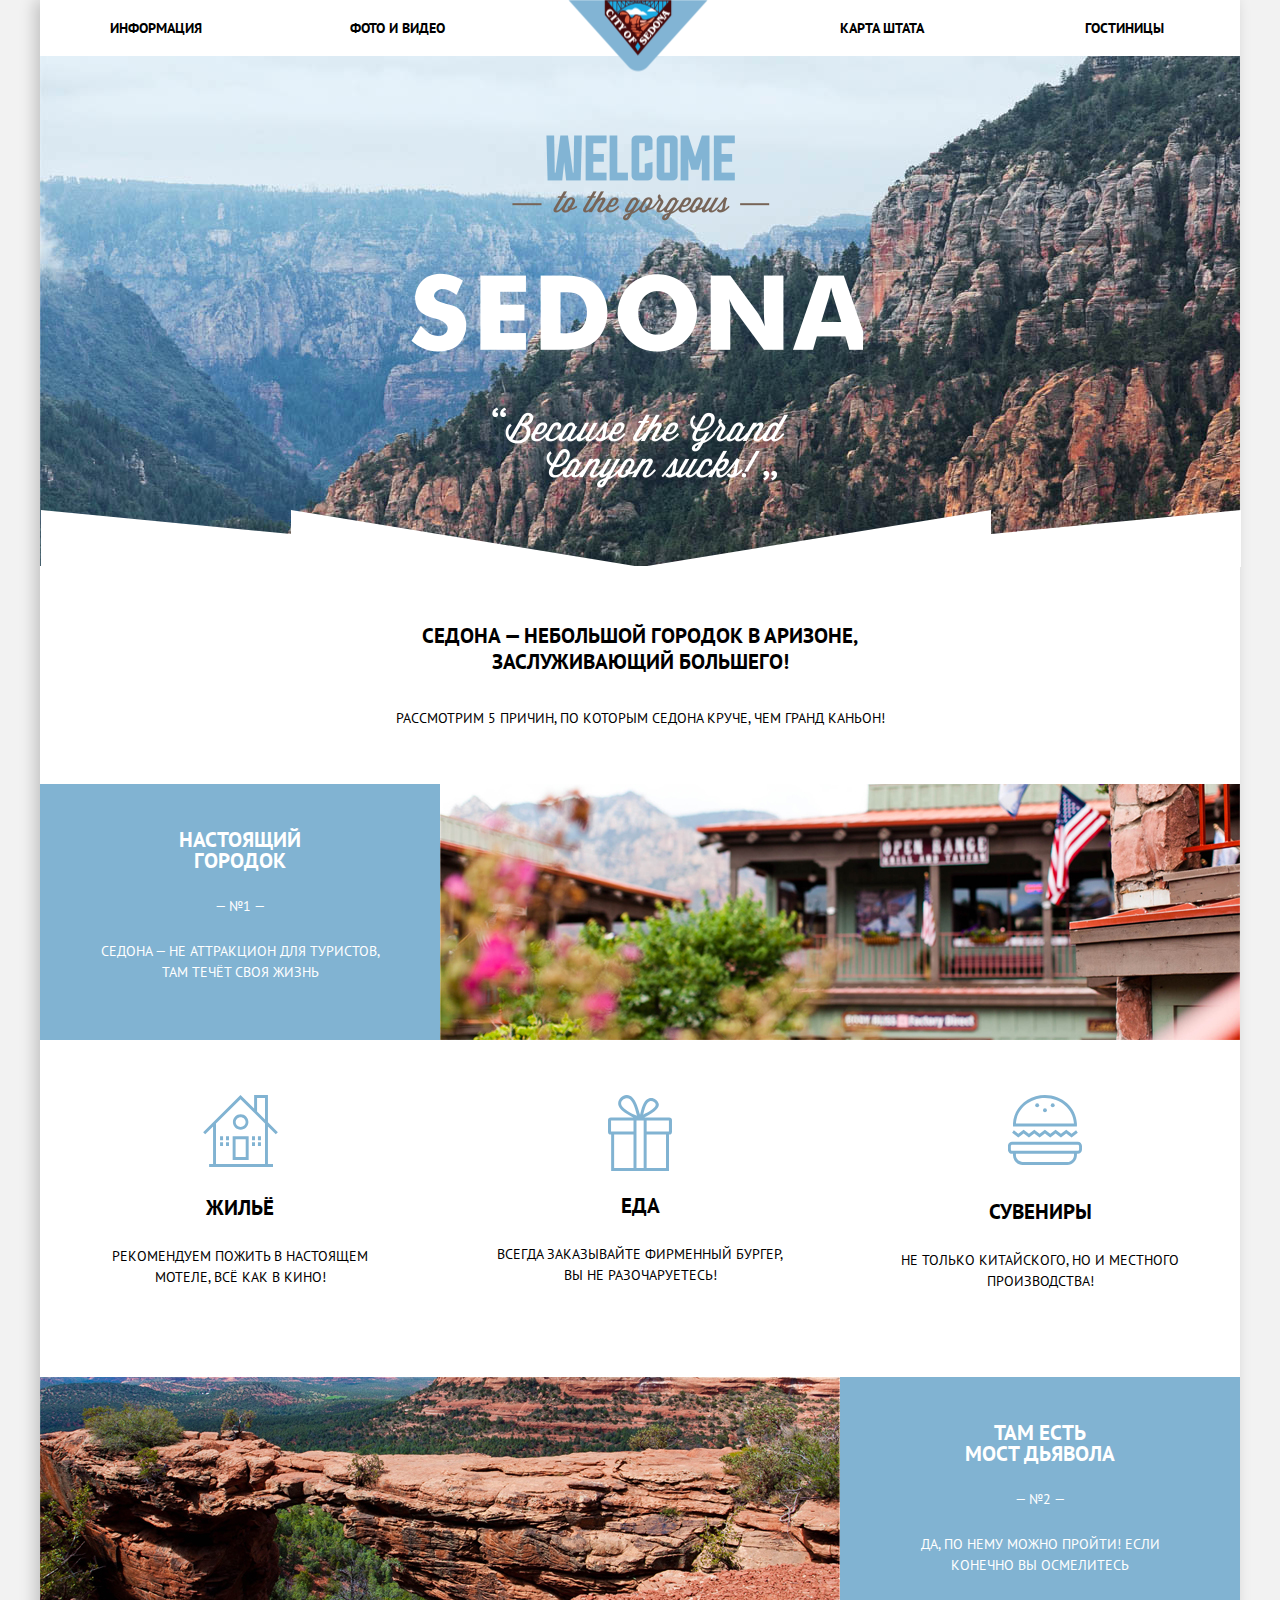
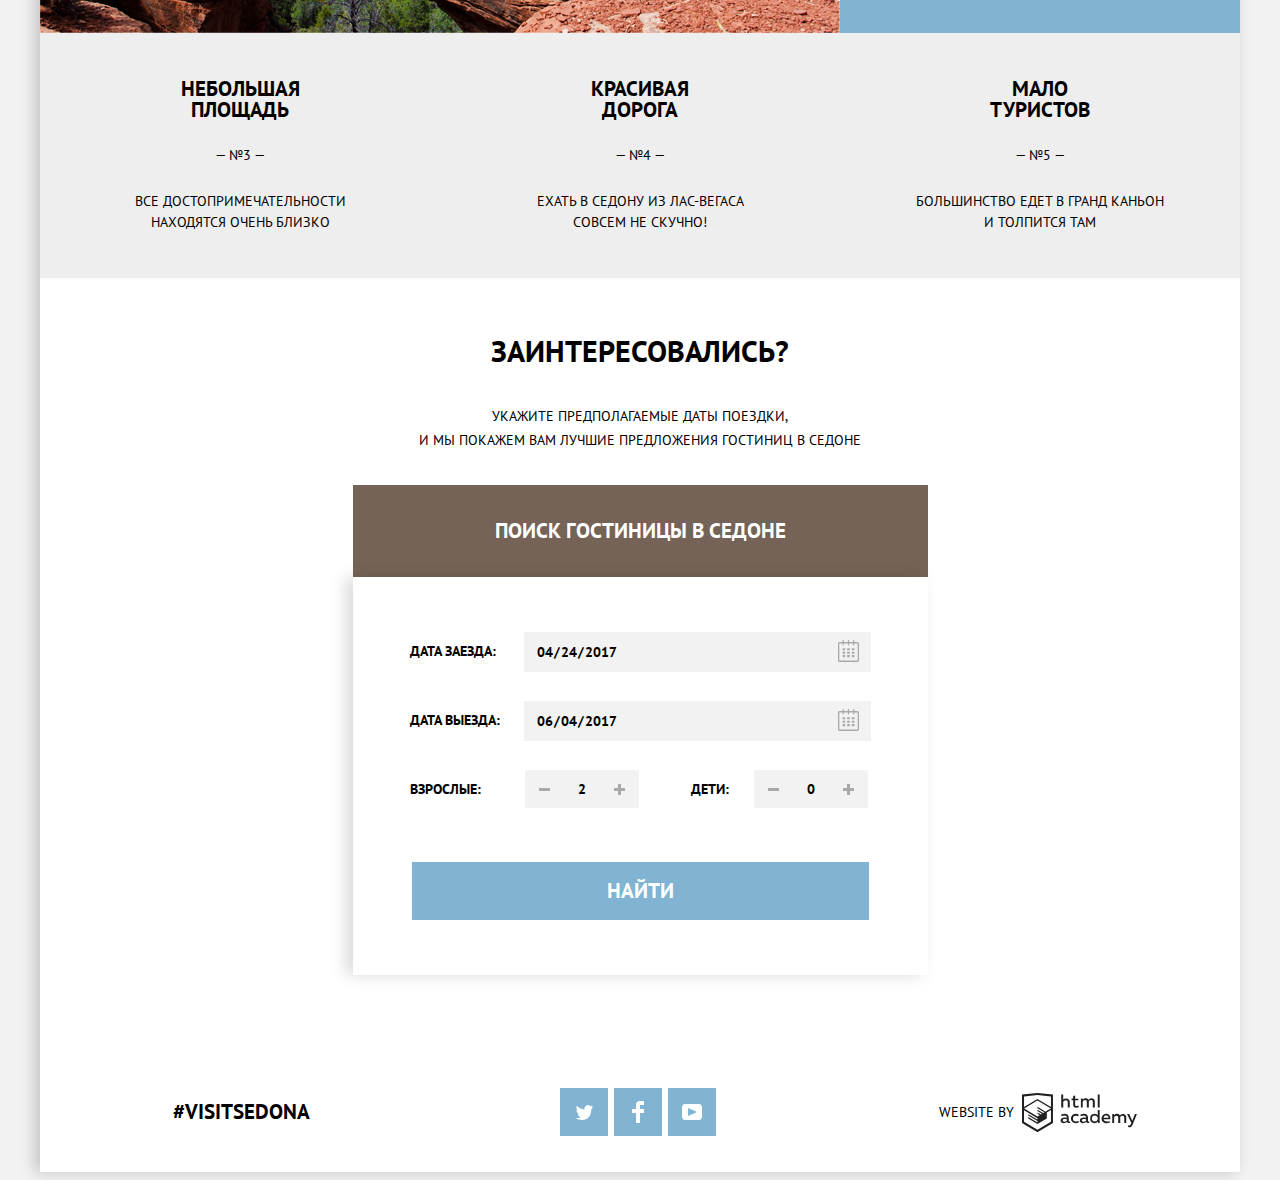
==== commit 2434aa82: "Первый подгон под Perfect Pixel" ====
--- a/index.html
+++ b/index.html
@@ -10,19 +10,19 @@
   <body class="main-page">
   <div class="body-wrapper">
 
-<header class="main-header">
-        <nav class="main-navigation">
-            <ul class="site-navigation">
-              <li><a href="info.html">ИНФОРМАЦИЯ</a></li>
-              <li><a href="photo.html">ФОТО И ВИДЕО</a></li>
-              <li><a href="map.html">КАРТА ШТАТА</a></li>
-              <li><a href="hotels.html">ГОСТИНИЦЫ</a></li>
-            </ul>
-          <a class="main-logo"> <!--на всех внутренних страницах должна быть ссылка на логотипе, ведущая на главную страницу. Однако на главной странице логотип должен быть без ссылки.-->
-            <img src="img/logo.svg" alt="Логотип сервиса поиска гостиниц &quot;Седона&quot;" width="140" height="72">
-          </a>
-        </nav>
-    </header>
+<header class="header">
+  <nav class="navigation">
+    <a class="main-logo">
+      <img src="img/logo.svg" alt="Логотип сервиса поиска гостиниц &quot;Седона&quot;" width="140" height="72">
+    </a>
+    <ul class="navigation-list">
+      <li><a href="info.html">ИНФОРМАЦИЯ</a></li>
+      <li><a href="photo.html">ФОТО И ВИДЕО</a></li>
+      <li><a href="map.html">КАРТА ШТАТА</a></li>
+      <li><a href="hotels.html">ГОСТИНИЦЫ</a></li>
+    </ul>
+  </nav>
+</header>
 
 <main class="container">
   <section class="introduction-images">
@@ -36,7 +36,7 @@
     </div>
   </section>
 
-  <section class="sedona-advantages"> <!--я добавила этот класс-->
+  <section class="sedona-advantages">
     <div class="city-description">
       <div class="city-description-text">
         <h2>НАСТОЯЩИЙ<br/>ГОРОДОК</h2>
@@ -44,27 +44,20 @@
           <p>Седона — не аттракцион для туристов, там течёт своя жизнь</p>
       </div>
       <div class="city-description-image">
-          <img src="img/city_description_1.jpg" alt="Седона — настоящий городок" width="800" height="258">
       </div>
     </div>
 
     <div class="features">
       <ul class="city-options">
-      <li option-items><!--
-        <img src="img/icon-1.svg" alt="Жильё иконка" width="75" height="72"> -->
-        <span class="motel-icon"></span>
+      <li class="option-items motel-icon">
         <h3>ЖИЛЬЁ</h3>
           <p>Рекомендуем пожить в настоящем мотеле, всё как в кино!</p>
       </li>
-      <li option-items><!--
-        <img src="img/icon-2.svg" alt="Еда иконка" width="74" height="70"> -->
-        <span class="food-icon"></span>
+      <li class="option-items food-icon">
         <h3>ЕДА</h3>
           <p>Всегда заказывайте фирменный бургер, вы не разочаруетесь!</p>
       </li>
-      <li option-items><!--
-        <img src="img/icon-3.svg" alt="Сувениры иконка" width="64" height="76"> -->
-        <span class="souvenir-icon"></span>
+      <li class="option-items souvenir-icon">
         <h3>СУВЕНИРЫ</h3>
           <p>Не только китайского, но и местного производства!</p>
       </li>
@@ -73,23 +66,22 @@
 
   <div class="devil-bridge">
     <div class="devil-bridge-text">
-      <h2>ТАМ ЕСТЬ<br/> МОСТ ДЬЯВОЛА</h2>
+      <h2>ТАМ ЕСТЬ<br/>МОСТ ДЬЯВОЛА</h2>
           <p>— №2 —</p>
           <p>Да, по нему можно пройти! Если конечно вы осмелитесь</p>
     </div>
     <div class="devil-bridge-image">
-      <img src="img/city_description_2.jpg" alt="Мост дьявола" width="800" height="256">
     </div>
   </div>
 
   <ul class="features-list">
     <li class="features-item">
-        <h3>Небольшая площадь</h3>
+        <h3>Небольшая<br/>площадь</h3>
         <p>— №3 —</p>
         <p>Все достопримечательности находятся очень близко</p>
     </li>
     <li class="features-item">
-        <h3>Красивая дорога</h3>
+        <h3>Красивая<br/>дорога</h3>
         <p>— №4 —</p>
         <p>Ехать в Седону из Лас-Вегаса совсем не скучно!</p>
     </li class="features-item">
@@ -104,41 +96,46 @@
   <section class="hotel-search">
     <div class="search-container text">
       <h2>Заинтересовались?</h2>
-        <p>Укажите предполагаемые даты поездки,<br> и мы покажем вам лучшие предложения гостиниц в Седоне</p>
-          <button class="open-form-button">Поиск гостиницы в Седоне</button>
+      <p>Укажите предполагаемые даты поездки,<br> и мы покажем вам лучшие предложения гостиниц в Седоне</p>
+      <button class="open-form-button">Поиск гостиницы в Седоне</button>
     </div>
 
     <section class="hotel-search-modal">
     <form class="hotel-search-form" action="#" method="get">
-              <fieldset>
-                <p class="date-field">
-                  <label for="arrival-date">Дата заезда:</label>
-                  <button class="calendar-icon"><svg xmlns="http://www.w3.org/2000/svg" width="21" height="22" viewBox="0 0 21 22"><path d="M19.251 2.025h-2.845V.648c0-.381-.294-.689-.656-.689-.363 0-.656.308-.656.689v1.377h-3.938V.648c0-.381-.294-.689-.655-.689-.363 0-.657.308-.657.689v1.377H5.906V.648c0-.381-.294-.689-.656-.689-.363 0-.657.308-.657.689v1.377H1.75C.784 2.025 0 2.847 0 3.862v16.302C0 21.179.784 22 1.75 22h17.501c.966 0 1.749-.821 1.749-1.836V3.862c0-1.015-.783-1.837-1.749-1.837zm.437 18.139a.448.448 0 0 1-.437.459H1.75a.45.45 0 0 1-.438-.459V3.862a.45.45 0 0 1 .438-.459h2.844v1.378c0 .381.294.689.657.689.362 0 .656-.308.656-.689V3.403h3.938v1.378c0 .381.294.689.657.689.361 0 .655-.308.655-.689V3.403h3.938v1.378c0 .381.293.689.656.689.362 0 .656-.308.656-.689V3.403h2.845c.241 0 .437.206.437.459v16.302z"/><path d="M4.594 8.225h2.625v2.066H4.594zM4.594 11.668h2.625v2.067H4.594zM4.594 15.112h2.625v2.066H4.594zM9.188 15.112h2.625v2.066H9.188zM9.188 11.668h2.625v2.067H9.188zM9.188 8.225h2.625v2.066H9.188zM13.781 15.112h2.625v2.066h-2.625zM13.781 11.668h2.625v2.067h-2.625zM13.781 8.225h2.625v2.066h-2.625z"/></svg></button>
-                  <input class="unstyled" type="date" id="arrival-date" name="arrival-date" value="2017-04-24"><!--placeholder или value?-->
-                </p>
-                <p class="date-field">
-                  <label for="departure-date">Дата выезда:</label>
-                  <button class="calendar-icon"><svg xmlns="http://www.w3.org/2000/svg" width="21" height="22" viewBox="0 0 21 22"><path d="M19.251 2.025h-2.845V.648c0-.381-.294-.689-.656-.689-.363 0-.656.308-.656.689v1.377h-3.938V.648c0-.381-.294-.689-.655-.689-.363 0-.657.308-.657.689v1.377H5.906V.648c0-.381-.294-.689-.656-.689-.363 0-.657.308-.657.689v1.377H1.75C.784 2.025 0 2.847 0 3.862v16.302C0 21.179.784 22 1.75 22h17.501c.966 0 1.749-.821 1.749-1.836V3.862c0-1.015-.783-1.837-1.749-1.837zm.437 18.139a.448.448 0 0 1-.437.459H1.75a.45.45 0 0 1-.438-.459V3.862a.45.45 0 0 1 .438-.459h2.844v1.378c0 .381.294.689.657.689.362 0 .656-.308.656-.689V3.403h3.938v1.378c0 .381.294.689.657.689.361 0 .655-.308.655-.689V3.403h3.938v1.378c0 .381.293.689.656.689.362 0 .656-.308.656-.689V3.403h2.845c.241 0 .437.206.437.459v16.302z"/><path d="M4.594 8.225h2.625v2.066H4.594zM4.594 11.668h2.625v2.067H4.594zM4.594 15.112h2.625v2.066H4.594zM9.188 15.112h2.625v2.066H9.188zM9.188 11.668h2.625v2.067H9.188zM9.188 8.225h2.625v2.066H9.188zM13.781 15.112h2.625v2.066h-2.625zM13.781 11.668h2.625v2.067h-2.625zM13.781 8.225h2.625v2.066h-2.625z"/></button>
-                  <input class="unstyled" type="date" id="departure-date" name="departure-date" value="2017-06-04"><!--placeholder или value?-->
-                </p>
-                <div class="number-count">
-                <p>
-                  <label for="adults-number">Взрослые:</label>
-                  <button class="plus-icon"></button>
-                  <button class="minus-icon"></button>
-                  <input class="number" type="number" min="0" max="99" step="1" id="adults-number" name="adults-number" value="2">
-                </p>
-                <p class= "children-number">
-                  <label for="children-number">Дети:</label>
-                  <button class="plus-icon"></button>
-                  <button class="minus-icon"></button>
-                  <input class="number" type="number" min="0" max="99" step="1" id="children-number" name="adults-number" value="0">
-                </p>
-                </div>
-              </fieldset>
-              <div class="search-button-field">
-                  <button class="search-button" type="submit" name="search-button">Найти</button>
+      <fieldset>
+        <div class="date-field">
+          <label for="arrival-date">Дата заезда:</label>
+          <input class="unstyled" type="date" id="arrival-date" name="arrival-date" value="2017-04-24"><!--placeholder или value?-->
+          <button class="calendar-icon"><svg xmlns="http://www.w3.org/2000/svg" width="21" height="22" viewBox="0 0 21 22"><path d="M19.251 2.025h-2.845V.648c0-.381-.294-.689-.656-.689-.363 0-.656.308-.656.689v1.377h-3.938V.648c0-.381-.294-.689-.655-.689-.363 0-.657.308-.657.689v1.377H5.906V.648c0-.381-.294-.689-.656-.689-.363 0-.657.308-.657.689v1.377H1.75C.784 2.025 0 2.847 0 3.862v16.302C0 21.179.784 22 1.75 22h17.501c.966 0 1.749-.821 1.749-1.836V3.862c0-1.015-.783-1.837-1.749-1.837zm.437 18.139a.448.448 0 0 1-.437.459H1.75a.45.45 0 0 1-.438-.459V3.862a.45.45 0 0 1 .438-.459h2.844v1.378c0 .381.294.689.657.689.362 0 .656-.308.656-.689V3.403h3.938v1.378c0 .381.294.689.657.689.361 0 .655-.308.655-.689V3.403h3.938v1.378c0 .381.293.689.656.689.362 0 .656-.308.656-.689V3.403h2.845c.241 0 .437.206.437.459v16.302z"/><path d="M4.594 8.225h2.625v2.066H4.594zM4.594 11.668h2.625v2.067H4.594zM4.594 15.112h2.625v2.066H4.594zM9.188 15.112h2.625v2.066H9.188zM9.188 11.668h2.625v2.067H9.188zM9.188 8.225h2.625v2.066H9.188zM13.781 15.112h2.625v2.066h-2.625zM13.781 11.668h2.625v2.067h-2.625zM13.781 8.225h2.625v2.066h-2.625z"/></svg></button>
+        </div>
+        <div class="date-field">
+          <label for="departure-date">Дата выезда:</label>
+          <input class="unstyled" type="date" id="departure-date" name="departure-date" value="2017-06-04"><!--placeholder или value?-->
+          <button class="calendar-icon"><svg xmlns="http://www.w3.org/2000/svg" width="21" height="22" viewBox="0 0 21 22"><path d="M19.251 2.025h-2.845V.648c0-.381-.294-.689-.656-.689-.363 0-.656.308-.656.689v1.377h-3.938V.648c0-.381-.294-.689-.655-.689-.363 0-.657.308-.657.689v1.377H5.906V.648c0-.381-.294-.689-.656-.689-.363 0-.657.308-.657.689v1.377H1.75C.784 2.025 0 2.847 0 3.862v16.302C0 21.179.784 22 1.75 22h17.501c.966 0 1.749-.821 1.749-1.836V3.862c0-1.015-.783-1.837-1.749-1.837zm.437 18.139a.448.448 0 0 1-.437.459H1.75a.45.45 0 0 1-.438-.459V3.862a.45.45 0 0 1 .438-.459h2.844v1.378c0 .381.294.689.657.689.362 0 .656-.308.656-.689V3.403h3.938v1.378c0 .381.294.689.657.689.361 0 .655-.308.655-.689V3.403h3.938v1.378c0 .381.293.689.656.689.362 0 .656-.308.656-.689V3.403h2.845c.241 0 .437.206.437.459v16.302z"/><path d="M4.594 8.225h2.625v2.066H4.594zM4.594 11.668h2.625v2.067H4.594zM4.594 15.112h2.625v2.066H4.594zM9.188 15.112h2.625v2.066H9.188zM9.188 11.668h2.625v2.067H9.188zM9.188 8.225h2.625v2.066H9.188zM13.781 15.112h2.625v2.066h-2.625zM13.781 11.668h2.625v2.067h-2.625zM13.781 8.225h2.625v2.066h-2.625z"/></button>
+        </div>
+
+        <div class="number-count">
+          <div class="number-container">
+            <label for="adults-number">Взрослые:</label>
+              <div class="adults-imput-wrapper">
+                <span class="minus-icon"></span>
+                <input class="number" type="text" id="adults-number" name="adults-number" value="2" pattern="[0-9]{2}">
+                <span class="plus-icon"></span>
               </div>
+          </div>
+          <div class="number-container">
+            <label for="children-number">Дети:</label>
+              <div class="children-imput-wrapper">
+                <span class="minus-icon"></span>
+                <input class="number" type="text" id="children-number" name="children-number" value="0" pattern="[0-9]{2}">
+                <span class="plus-icon"></span>
+              </div>
+          </div>
+        </div>
+      </fieldset>
+        <div class="search-button-field">
+          <button class="search-button" type="submit" name="search-button">Найти</button>
+        </div>
     </form>
   </section>
 
@@ -150,24 +147,23 @@
 </main>
 
 <footer class="footer">
-  <div class="container">
+  <div class="footer-hashtag">
     <span class="visitsedona">#visitsedona</span>
+  </div>
 
-    <div class="footer-buttons">
-      <ul class="footer-buttons">
-          <li><a class="social-button twitter" href="#"></a></li>
-          <li><a class="social-button fb" href="#"></a></li>
-          <li><a class="social-button youtube" href="#"></a></li>
-      </ul>
-    </div>
+  <div class="footer-buttons">
+    <ul class="footer-buttons-list">
+      <li><a class="social-button twitter" href="#"></a></li>
+      <li><a class="social-button fb" href="#"></a></li>
+      <li><a class="social-button youtube" href="#"></a></li>
+    </ul>
+  </div>
 
-    <div class="website-by">
-        <span>Website by</span>
-        <a class="footer-logo" href="https://htmlacademy.ru/intensive/htmlcss">
-          <img src="img/website_by.svg" alt="Логотип HTML Academy" width="200" height="45">
-        </a>
-    </div>
-
+  <div class="website-by">
+    <span>Website by</span>
+      <a class="footer-logo" href="https://htmlacademy.ru/intensive/htmlcss">
+        <svg class="academy-logo" id="Layer_1" data-name="Layer 1" xmlns="http://www.w3.org/2000/svg" viewBox="0 0 108.08 36.85"><title>logo-htmlacademy-small1</title><path d="M44.61,26.88a2,2,0,0,0,.55-0.1v1.33a3.25,3.25,0,0,1-1.18.21,1.67,1.67,0,0,1-1.67-1,4.84,4.84,0,0,1-3.14,1.08c-1.51,0-2.91-.83-2.91-2.55,0-2.13,2-2.79,3.71-2.79a11.08,11.08,0,0,1,2.17.25v-0.3c0-1-.76-1.77-2.19-1.77a7.42,7.42,0,0,0-3,.64v-1.7a10.21,10.21,0,0,1,3.19-.55c2.36,0,3.81,1.12,3.81,3.65v3a0.54,0.54,0,0,0,.49.59h0.17Zm-6.44-1.13A1.35,1.35,0,0,0,39.63,27h0.11a3.39,3.39,0,0,0,2.41-1V24.58a9.72,9.72,0,0,0-1.81-.21c-1,0-2.16.33-2.16,1.38h0Zm12.36-6.11a5,5,0,0,1,2.57.64V22a4.08,4.08,0,0,0-2.3-.7,2.75,2.75,0,1,0,0,5.49,5,5,0,0,0,2.43-.64v1.71a6.27,6.27,0,0,1-2.76.57A4.21,4.21,0,0,1,46,24.51q0-.21,0-0.41a4.32,4.32,0,0,1,4.18-4.46h0.38Zm12.17,7.24a2,2,0,0,0,.55-0.1v1.33a3.25,3.25,0,0,1-1.18.21,1.67,1.67,0,0,1-1.67-1,4.84,4.84,0,0,1-3.14,1.08c-1.51,0-2.91-.83-2.91-2.55,0-2.13,2-2.79,3.71-2.79a11.08,11.08,0,0,1,2.17.25v-0.3c0-1-.76-1.77-2.19-1.77a7.42,7.42,0,0,0-3,.64v-1.7a10.21,10.21,0,0,1,3.19-.55c2.36,0,3.81,1.12,3.81,3.65v3a0.54,0.54,0,0,0,.49.59h0.17Zm-6.44-1.13A1.35,1.35,0,0,0,57.73,27h0.11a3.39,3.39,0,0,0,2.41-1V24.58a9.72,9.72,0,0,0-1.81-.21c-1.06,0-2.16.33-2.16,1.38h0ZM73,16V28.2H71.35V26.88a3.88,3.88,0,0,1-3.19,1.54,4.4,4.4,0,0,1,0-8.78,3.81,3.81,0,0,1,3,1.3V16H73Zm-4.53,5.22a2.76,2.76,0,1,0,0,5.52A2.86,2.86,0,0,0,71.15,25V23A2.91,2.91,0,0,0,68.49,21.27ZM79,19.64c3.31,0,4.46,2.68,3.92,5.09H76.7c0.21,1.5,1.67,2.11,3.19,2.11a6.11,6.11,0,0,0,2.64-.59v1.6a7.14,7.14,0,0,1-3,.57C77,28.42,74.78,27,74.78,24a4.18,4.18,0,0,1,4-4.39H79Zm0.09,1.54a2.28,2.28,0,0,0-2.44,2.1v0.06H81.3A2,2,0,0,0,79.13,21.18Zm5.73,7V19.87h1.65v1a3.81,3.81,0,0,1,2.78-1.27A2.86,2.86,0,0,1,91.89,21a4.12,4.12,0,0,1,2.91-1.33A3.06,3.06,0,0,1,98,23V28.2h-1.9V23.05a1.59,1.59,0,0,0-1.42-1.75H94.42a2.8,2.8,0,0,0-2.07,1.12V28.2h-1.9V23.05A1.59,1.59,0,0,0,89,21.31H88.8a3,3,0,0,0-2.21,1.29v5.63H84.86Zm21.31-8.33h1.9l-3.91,9.46c-0.9,2.17-2.09,2.86-3.35,2.86a4.76,4.76,0,0,1-1.1-.14V30.46a2.86,2.86,0,0,0,.85.12c0.9,0,1.58-.64,2.07-1.9l0.17-.42-4-8.4h2l2.86,6.29ZM38.73,1.46V6.22a3.81,3.81,0,0,1,2.7-1.14,3.25,3.25,0,0,1,3.44,3.4v5.15H43V8.72a1.81,1.81,0,0,0-1.61-2h-0.3a2.93,2.93,0,0,0-2.32,1.39v5.52h-1.9V1.46h1.9ZM49.94,2.31v3h3V6.91h-3v3.81c0,1.1.5,1.46,1.58,1.46a4.49,4.49,0,0,0,1.69-.33v1.6A6.8,6.8,0,0,1,51,13.8a2.55,2.55,0,0,1-2.86-2.74V6.89H46.58V5.26h1.5V2.74Zm5.4,11.31V5.28H57v1A3.81,3.81,0,0,1,59.77,5a2.86,2.86,0,0,1,2.6,1.33A4.12,4.12,0,0,1,65.28,5,3.06,3.06,0,0,1,68.44,8.4v5.21h-1.9V8.46a1.59,1.59,0,0,0-1.42-1.75H64.89a2.8,2.8,0,0,0-2.07,1.12v5.78h-1.9V8.46A1.59,1.59,0,0,0,59.5,6.71H59.27A3,3,0,0,0,57.06,8v5.63H55.34ZM71.17,1.45H73V13.6H71.17V1.45ZM14.71,0H14.55L0,1.54V28.21l14.55,8.66,14.55-8.66V1.54Zm12.5,27.1L14.55,34.64,1.9,27.12V16.18l12.59,7.5V25L5.86,19.9v1.31l8.68,5.21v1.39L5.87,22.65V24l8.68,5.21,8.75-5.24V18.31L27.2,16V27.12Zm0-12.53-3.48,2-1.6,1L14.51,13v1.31L21,18.23H21l-0.14.09-1,.54-5.37-3.2V17l4.24,2.52-1,.67-3.2-1.9v1.31l2.1,1.24L14.5,22.1,2,14.65,14.51,7.11Zm0-1.32L14.49,5.76,1.91,13.25v-10L14.56,1.92,27.21,3.25v10h0Z" transform="translate(0 -0.02)" fill="#231f20"/></svg>
+    </a>
   </div>
 </footer>
 </div>
--- a/css/style.css
+++ b/css/style.css
@@ -32,58 +32,69 @@
   padding: 0;
 }
 
-.main-navigation {
+.navigation {
   position: relative;
   z-index: 3;
 
-  display: block;
+  display: flex;
+
+  margin: 0;
+  padding: 0;
+  border: none;
+
+  background-color: #ffffff;
+}
+
+.navigation-list {
+  display: flex;
+  flex-direction: row;
+  flex-wrap: wrap;
+
   width: 1200px;
-  margin: 0px;
-  padding: 15px 70px;
-  box-sizing: border-box;
-
-  background-color: #ffffff;
-  list-style: none;
-  border: 0;
-}
-
-.site-navigation {
-  display: flex;
-  flex-direction: row;
-  flex-wrap: nowrap;
-  justify-content: space-between;
-
-  margin: 0;
-  padding: 0;
+  margin: 0;
+  padding: 0 70px;
+  box-sizing: border-box;
 
   line-height: 26px;
   font-size: 14px;
   font-weight: bold;
   text-transform: capitalize;
   text-align: center;
-  background-color: #ffffff;
-}
-
-.site-navigation li {
+
+  background-color: #ffffff;
+  color: #000000;
+}
+
+.navigation-list li {
   width: 240px;
   margin: 0;
-  padding: 0;
-  border:0;
+  padding: 15px 0;
+  border: 0;
+
+  vertical-align: middle;
 
   list-style: none;
 }
 
-.site-navigation li:first-child,
-.site-navigation li:nth-child(2)  {
+.navigation-list li:first-child,
+.navigation-list li:nth-child(2)  {
   text-align: left;
 }
 
-.site-navigation li:last-child,
-.site-navigation li:nth-child(3)  {
+.navigation-list li:last-child,
+.navigation-list li:nth-child(3)  {
   text-align: right;
 }
 
-.site-navigation a {
+.navigation-list li:nth-child(2)  {
+  margin-right: 47px;
+}
+
+.navigation-list li:nth-child(3)  {
+  margin-left: 47px;
+}
+
+.navigation-list a {
   margin: 0;
   padding: 0;
 
@@ -91,24 +102,25 @@
   font-size: 14px;
   font-weight: bold;
   text-transform: capitalize;
-  text-align: center;
+
+  background-color: #ffffff;
   color: #000000;
-
   cursor: pointer;
+
   list-style: none;
   text-decoration: none;
 }
 
-.site-navigation a:hover {
+.navigation-list a:hover {
   color: #81b3d2;
 }
 
-.site-navigation a:focus {
+.navigation-list a:focus {
   color: #b2b2b2;
 }
 
-.site-navigation a:active,
-.site-navigation .active {
+.navigation-list a:active,
+.navigation-list .active {
   color: #7f6d62;
 }
 
@@ -128,7 +140,7 @@
   position: relative;
   display: block;
   width: auto;
-  height: 512px;
+  height: 510px;
 
   margin: 0;
   padding: 0;
@@ -139,10 +151,10 @@
 .sedona-background {
   position: absolute;
   z-index: 1;
-  top: -55px;
 
   width: 1200px;
-  height: 561px;
+  height: 510px;
+  top: 0;
 
   background-color: #ffffff;
   background-image: url("../img/background_photo.jpg");
@@ -152,28 +164,33 @@
 .sedona-background::before {
   content: url("../img/polygon.svg");
 
-  position: relative;
+  position: absolute;
   z-index: 5;
-  top: 505px;
-
-  width: 1200px;
-  height: 59px;/
+  bottom: -3px;
+  left: 0;
+
+  width: 1201px;
+  height: 59px;
 }
 
 .welcome-img {
   position: absolute;
   z-index: 4;
-  top: 77px;
+  top: 79px;
   left: 371px;
 
-  width: 459px;
+  width: 452px;
   height: 353px;
 
   background-image: url("../img/welcome.svg");
-}
-
+  background-repeat: no-repeat;
+}
+
+==================================================================================================================
 
 .intro-text {
+  display: flex;
+
   width: 1200px;
   margin: 0;
   padding: 48px 0;
@@ -185,30 +202,39 @@
   position: relative;
   z-index: 2;
 
+  display: flex;
+  flex-direction: column;
+
   width: 576px;
 
   margin: 0 auto;
-  padding: 0;
+  padding: 57px 0 53px 0;
 
   background-color: #ffffff;
 }
 
 .intro-title h1 {
-  margin-top: 10px;
-  margin-bottom: 31px;
-  padding: 0px 42px;
+
+  width: 576px;
+  margin: 0;
+  margin-bottom: 15px;
+  padding: 0;
 
   line-height: 26px;
   font-size: 21px;
   font-weight: bold;
   text-transform: uppercase;
   text-align: center;
+
   color: #000000;
   background-color: #ffffff;
 }
 
 .intro-title p {
-  margin-bottom: 5px;
+
+  width: 576px;
+  margin: 0;
+  margin-top: 15px;
 
   line-height: 26px;
   font-size: 14px;
@@ -220,9 +246,15 @@
   text-transform: uppercase;
 }
 
+==================================================================================================================
+
 .sedona-advantages {
-  display: block;
   z-index: 5;
+
+  display: flex;
+  flex-direction: column;
+  flex-wrap: wrap;
+
   margin: 0;
   padding: 0;
 
@@ -232,75 +264,57 @@
   text-align: center;
   text-transform: uppercase;
 
+  color: #000000;
+  background-color: #ffffff;
   list-style: none;
-  background-color: #ffffff;
-}
-
-.sedona-advantages h3 {
-  padding: 15px 100px;
-  margin: 0;
+}
+
+.city-description {
+  display: flex;
+  flex-direction: row;
+  flex-wrap: wrap;
+  background-color: #ffffff;
+}
+
+.devil-bridge {
+  display: flex;
+  flex-direction: row-reverse;
+  flex-wrap: wrap;
+  background-color: #ffffff;
+}
+
+.city-description-text,
+.devil-bridge-text {
+  display: flex;
+  flex-direction: column;
+
+  box-sizing: border-box;
+
+  width: 400px;
+  padding: 45px 60px;
+  margin: 0;
+
+  background-color: #81b3d2;
+}
+
+.city-description-text h2,
+.devil-bridge-text h2 {
+  margin: 0;
+  margin-bottom: 13px;
+  padding: 0;
 
   line-height: 21px;
   font-size: 21px;
   font-weight: bold;
 
-  color: #000000;
-}
-
-.sedona-advantages ~ p {
-  line-height: 21px;
-  font-size: 14px;
-  font-weight: normal;
-
-  color: #000000;
-}
-
-.city-description {
-  display: flex;
-  flex-direction: row;
-  flex-wrap: wrap;
   background-color: #81b3d2;
-}
-
-.city-description-text {
-  display: flex;
-  flex-direction: column;
-  flex-grow: 1;
-  justify-content: space-between;
-
-  box-sizing: border-box;
-
-  padding: 45px 60px;
-  margin: 0;
-
-  width: 400px;
-}
-
-.devil-bridge {
-  display: flex;
-  flex-direction: row-reverse;
-  flex-wrap: wrap;
-  background-color: #81b3d2;
-}
-
-.devil-bridge-text {
-  display: flex;
-  flex-direction: column;
-  flex-grow: 1;
-  justify-content: space-between;
-
-  box-sizing: border-box;
-
-  padding: 49px;
-  margin: 0;
-
-  width: 400px;
+  color: #ffffff;
 }
 
 .city-description-text p,
 .devil-bridge-text p {
 
-  margin: 0;
+  margin: 12px 0;
 
   line-height: 21px;
   font-size: 14px;
@@ -312,37 +326,48 @@
   list-style: none;
 }
 
-.city-description-text h2,
-.devil-bridge-text h2 {
-  margin: 0;
-  padding: 0;
+.city-description-image {
+  display: flex;
+
+  width: 800px;
+  padding: 0;
+  margin: 0;
+
+  background-color: #81b3d2;
+  background-image: url("../img/city_description_1.jpg");
+  background-repeat: no-repeat;
+  background-size: cover;
+}
+
+.devil-bridge-image  {
+  display: flex;
+
+  width: 800px;
+  padding: 0;
+  margin: 0;
+
+  background-color: #81b3d2;
+  background-image: url("../img/city_description_2.jpg");
+  background-repeat: no-repeat;
+  background-size: cover;
+}
+
+.features h3,
+.features-list h3{
+  margin: 0;
 
   line-height: 21px;
   font-size: 21px;
   font-weight: bold;
-
-  background-color: #81b3d2;
-  color: #ffffff;
-}
-
-.city-description-image img{
-  display: flex;
-  flex-grow: 3;
-
-  width: 800px;
-  padding: 0;
-  margin: 0;
-  background-color: #ffffff;
-}
-
-.devil-bridge-image img{
-  display: flex;
-  flex-grow: 3;
-
-  width: 800px;
-  padding: 0;
-  margin: 0;
-  background-color: #ffffff;
+  text-transform: uppercase;
+}
+
+.features p,
+.features-list p {
+  line-height: 21px;
+  font-size: 14px;
+  font-weight: normal;
+  text-transform: uppercase;
 }
 
 .city-options {
@@ -352,19 +377,20 @@
   box-sizing: border-box;
 
   margin: 0;
-  padding: 55px 0;
+  padding: 55px 0 85px 0;
 
   list-style: none;
 }
 
 .city-options p {
+  margin-top: 28px;
   margin-bottom: 0;
-  padding: 0 60px;
+  padding: 0 55px;
 }
 
 .option-items {
   display: flex;
-  flex-direction: row;
+  flex-direction: column;
   flex-wrap: wrap;
 
   width: 400px;
@@ -372,7 +398,8 @@
   list-style: none;
 }
 
-.motel-icon {
+/*
+.option-items .motel-icon {
   position: relative;
   display: block;
   margin: 0 auto;
@@ -381,10 +408,11 @@
   height: 76px;
   background-image: url("../img/icon-1.svg");
   background-repeat: no-repeat;
+  background-position: 162px 60px;
   vertical-align: bottom;
 }
 
-.food-icon {
+.option-items .food-icon {
   position: relative;
   display: block;
   margin: 0 auto;
@@ -393,10 +421,11 @@
   height: 76px;
   background-image: url("../img/icon-2.svg");
   background-repeat: no-repeat;
+  background-position: left 162px top 60px;
   vertical-align: bottom;
 }
 
-.souvenir-icon {
+.option-items .souvenir-icon {
   position: relative;
   display: block;
   margin: 0 auto;
@@ -405,44 +434,52 @@
   height: 76px;
   background-image: url("../img/icon-3.svg");
   background-repeat: no-repeat;
+  background-position: left 162px top 60px;
   vertical-align: bottom;
 }
-
-
-
-/*
+*/
+
 .motel-icon::before {
   content: url("../img/icon-1.svg");
   position: relative;
+
   display: block;
   margin: 0 auto;
   margin-bottom: 30px;
   width: 75px;
   height: 72px;
+
+  fill: #81b3d2;
 }
 
 .food-icon::before {
   content: url("../img/icon-2.svg");
   position: relative;
+
   display: block;
   margin: 0 auto;
   margin-bottom: 30px;
   padding-top: 0;
   width: 74px;
   height: 70px;
+
+  fill: #81b3d2;
 }
 
 .souvenir-icon::before {
   content: url("../img/icon-3.svg");
   position: relative;
+
   display: block;
   margin: 0 auto;
   margin-bottom: 30px;
   padding-top: 0;
   width: 64px;
   height: 76px;
-}
-*/
+
+  fill: #81b3d2;
+}
+
 .features-list {
   display: flex;
   margin: 0;
@@ -460,10 +497,9 @@
   flex-wrap: wrap;
 
   width: 400px;
-  box-sizing: border-box;
-
-  margin: 0;
-  padding: 0 15px;
+  margin: 0;
+  padding: 0 73px;
+  box-sizing: border-box;
 
   background-color: #eeeeee;
   list-style: none;
@@ -485,10 +521,47 @@
   margin-bottom: 0;
 }
 
+/*======================================форма==========================================*/
+
+.hotel-search {
+  position: relative;
+  border: none;
+  background-color: #ffffff;
+  color: #000000;
+}
+
+.text {
+  display: flex;
+  flex-direction: column;
+  justify-content: center;
+  background-color: #ffffff;
+ }
+
+
+.search-container h2 {
+  padding-top: 55px;
+  margin: 0;
+
+  line-height: 36px;
+  font-size: 30px;
+  font-weight: bold;
+  text-transform: uppercase;
+}
+
+.search-container p {
+  padding-top: 35px;
+  margin: 0;
+
+  line-height: 24px;
+  font-size: 14px;
+  font-weight: normal;
+  text-transform: uppercase;
+}
+
 .open-form-button {
+  margin: 33px auto;
+  margin-bottom: 0;
   padding: 33px;
-  margin: 35px 315px;
-  margin-bottom: 0;
   width: 575px;
 
   line-height: 26px;
@@ -517,50 +590,18 @@
   color: #857871;
 }
 
-/*======================================форма==========================================*/
-
-.hotel-search {
-  border: none;
-  background-color: #ffffff;
-  color: #000000;
-}
-
-.search-container .text {
-  display: block;
-  margin: 0 384px;
-  background-color: #ffffff;
- }
-
-
-.search-container h2 {
-  padding-top: 55px;
-  margin: 0;
-
-  line-height: 36px;
-  font-size: 30px;
-  font-weight: bold;
-  text-transform: uppercase;
-}
-
-.search-container p {
-  padding-top: 35px;
-  margin: 0;
-
-  line-height: 24px;
-  font-size: 14px;
-  font-weight: normal;
-  text-transform: uppercase;
-}
-
 .hotel-search-modal {
-  position: relative;
   z-index: 1;
-  left: 315px;
+  position: relative;
   background-color: #ffffff;
 }
 
 .hotel-search-form {
   position: absolute;
+  left: 0;
+  right: 0;
+  margin-left: auto;
+  margin-right: auto;
 
   display: flex;
   flex-direction: column;
@@ -581,12 +622,7 @@
   border: none;
 }
 
-.hotel-search-form .number-count {
-  display: flex;
-  flex-direction: row;
-}
-
-.hotel-search-form p {
+.date-field {
   display: flex;
   flex-direction: row;
 
@@ -601,85 +637,30 @@
   text-transform: uppercase;
 }
 
-.hotel-search-form label {
-  width: 100px;
+.date-field {
+  position: relative;
+}
+
+.date-field label {
   margin-right: 10px;
   padding: 0;
   padding-top: 6px;
 }
 
-.hotel-search-form input {
+.date-field input[type="date"] {
+  box-sizing: border-box;
+
+  width: 347px;
+  padding: 6px 12px;
+  padding-right: 30px;
+  margin-left: auto;
+
   font: inherit;
   border: none;
   background-color: #f2f2f2;
   text-transform: uppercase;
   -webkit-appearance: textfield;
   -webkit-rtl-ordering: logical;
-}
-.hotel-search-form .unstyled:hover, {
-  background-color: #ebebeb;
-}
-
-.hotel-search-form .unstyled:focus,
-.hotel-search-form .unstyled:active {
-  background-color: #ffffff;
-  border: 2px solid #e5e5e5;
-  padding: 4px 10px;
-  outline: none;
-  box-sizing: border-box;
-}
-
-.hotel-search-form .number:hover, {
-  background-color: #ebebeb;
-}
-
-.hotel-search-form .number:focus,
-.hotel-search-form .number:active {
-  background-color: #ffffff;
-  border: 2px solid #e5e5e5;
-  padding: 4px 18px;
-  padding-left: 38px;
-  outline: none;
-  box-sizing: border-box;
-}
-
-.hotel-search-form .unstyled:hover, {
-  background-color: #ebebeb;
-}
-
-.hotel-search-form .unstyled:focus,
-.hotel-search-form .unstyled:active {
-  background-color: #ffffff;
-  border: 2px solid #e5e5e5;
-  padding: 4px 10px;
-  outline: none;
-  box-sizing: border-box;
-}
-
-.hotel-search-form .number:hover, {
-  background-color: #ebebeb;
-}
-
-.hotel-search-form .number:focus,
-.hotel-search-form .number:active {
-  background-color: #ffffff;
-  border: 2px solid #e5e5e5;
-  padding: 4px 18px;
-  padding-left: 38px;
-  outline: none;
-  box-sizing: border-box;
-}
-
-.date-field {
-  position: relative;
-}
-
-.date-field input[type="date"] {
-  box-sizing: border-box;
-  padding: 6px 12px;
-  padding-right: 30px;
-
-  width: 347px;
 }
 
 .date-field .calendar-icon {
@@ -716,85 +697,180 @@
     -webkit-appearance: none;
 }
 
-.number-count p {
-  position: relative;
+.date-field .unstyled:hover {
+  background-color: #ebebeb;
+}
+
+.date-field .unstyled:focus,
+.date-field .unstyled:active {
+  background-color: #ffffff;
+  border: 2px solid #e5e5e5;
+  padding: 4px 10px;
+  outline: none;
+  box-sizing: border-box;
+}
+
+
+.number-count {
+  display: flex;
+  flex-direction: row;
+
+  margin-bottom: 29px;
+
+  text-align: left;
+  font-size: 14px;
+  font-weight: bold;
+  line-height: 26px;
+  text-transform: uppercase;
+}
+
+.number-container {
+  position: relative;
+
+  display: flex;
+  flex-direction: row;
+  justify-content: space-between;
+
+  width: 229px;
   margin-top: 0;
 }
 
-.children-number label {
-  width: 43px;
-  margin-left: 50px;
-  margin-right: 24px;
-}
-
-.number-count input[type="number"] {
-  box-sizing: border-box;
-
-  width: 115px;
+.number-container label {
+  padding-top: 6px;
+  margin-right: 25px;
+}
+
+.number-container:nth-child(2) {
+  justify-content: flex-end;
+}
+
+.adults-imput-wrapper,
+.children-imput-wrapper {
+  position: relative;
+}
+
+.number-container input {
+  width: 114px;
+  margin: 0;
   padding: 6px 20px;
-  padding-left: 40px;
-  }
-
-.number-count input[type=number]::-webkit-inner-spin-button,
-.number-count input[type=number]::-webkit-outer-spin-button{
-    -webkit-appearance: none;
-    -moz-appearance: none;
-    appearance: none;
-    margin: 0;
-}
-
-.number-count .plus-icon {
-  display: block;
+  box-sizing: border-box;
+
+  font: inherit;
+  text-align: center;
+
+  border: none;
+  background-color: #f2f2f2;
+}
+
+.number-container .minus-icon {
+  position: absolute;
+  top: 0;
+  left: 0;
+
+  width: 39px;
+  height: 39px;
+  border: none;
+  background-color: transparent;
+}
+
+.number-container .plus-icon {
+  position: absolute;
+  top: 0;
+  right: 0;
+
+  width: 39px;
+  height: 39px;
+  border: none;
+  background-color: transparent;
+}
+
+.minus-icon::before {
+  content: "";
   position: absolute;
   top: 18px;
-  left: 200px;
-
-  padding: 0;
+  left: 14px;
+
+  display: block;
+  width: 11px;
+  height: 3px;
+  padding: 0;
+
   border: none;
   outline: none;
-
   background-color: #a9a9a9;
 }
 
-.number-count .plus-icon::after {
+.plus-icon::before {
   content: "";
   position: absolute;
+  top: 18px;
+  right: 14px;
+
+  display: block;
   width: 11px;
   height: 3px;
   background-color: #a9a9a9;
 }
 
-.number-count .plus-icon::before {
+.plus-icon::after  {
   content: "";
   position: absolute;
+  top: 18px;
+  right: 14px;
+
+  display: block;
   width: 11px;
   height: 3px;
   background-color: #a9a9a9;
   transform: rotate(90deg);
 }
 
-.number-count .minus-icon {
-  display: block;
-  position: absolute;
-  top: 19px;
-  left: 125px;
-
-  width: 11px;
-  height: 3px;
-  padding: 0;
-  border: none;
+.minus-icon:hover::before {
+  background-color: #000000;
+}
+
+.plus-icon:hover::before {
+  background-color: #000000;
+}
+
+.plus-icon:hover::after {
+  background-color: #000000;
+}
+
+.minus-icon:focus::before,
+.minus-icon:active::before {
+  background-color: #81b3d2;
+}
+
+.plus-icon:focus::before,
+.plus-icon:active::before {
+  background-color: #81b3d2;
+}
+
+.plus-icon:focus::after,
+.plus-icon:active::after {
+  background-color: #81b3d2;
+}
+
+
+.number-container .number:hover {
+  background-color: #ebebeb;
+}
+
+.number-container .number:focus,
+.number-container .number:active {
+  background-color: #ffffff;
+  border: 2px solid #e5e5e5;
+  padding: 4px 18px;
+  padding-left: 38px;
   outline: none;
-
-  background-color: #a9a9a9;
-}/*
-
-.plus-icon:hover .plus-icon::before,
-.plus-icon:hover .plus-icon::after, {
-  fill: #000000;
-}*/
-
-button.search-button {
-  padding: 18px 195px;
+  box-sizing: border-box;
+}
+
+/*============================================================================================*/
+
+.search-button {
+  padding: 16px 195px;
   margin-top: 25px;
 
   line-height: 26px;
@@ -854,8 +930,8 @@
 /*==============================внутренняя страница======================================*/
 .search-preferences {
   position: relative;
-  min-height: 219px;
-  padding: 30px 73px;
+  min-height: 217px;
+  padding: 0 70px;
   box-sizing: border-box;
 
   font-style: normal;
@@ -870,11 +946,10 @@
 .search-preferences-background {
   position: absolute;
   z-index: 0;
-  top: -20px;
   right: 0;
 
   padding: 0;
-  height: 562px;
+  height: 217px;
   width: 1200px;
 
   background-color: #ffffff;
@@ -889,6 +964,8 @@
   flex-direction: row;
   flex-wrap: wrap;
   justify-content: flex-start;
+
+  padding-top: 28px;
 }
 
 .infrastructure {
@@ -897,7 +974,7 @@
   display: flex;
   flex-direction: column;
 
-  margin-right: 110px;
+  margin-right: 113px;
   padding: 0;
   border: none;
 
@@ -910,7 +987,7 @@
   display: flex;
   flex-direction: column;
 
-  margin-right: 110px;
+  margin-right: 113px;
   padding: 0;
   border: none;
 
@@ -928,13 +1005,15 @@
   display: flex;
   align-content: flex-start;
   text-align: left;
-  padding-bottom: 22px;
+  padding-bottom: 24px;
   padding-left: 25px;
   box-sizing: border-box;
 }
 
 .infrastructure-list,
 .accomodation-list {
+  margin: 0;
+  margin-top: 25px;
   padding: 0;
   list-style: none;
 }
@@ -980,6 +1059,8 @@
   flex-direction: column;
   width: 328px;
   margin-left: auto;
+  padding-left: 9px;
+  box-sizing: border-box;
 
   color: #ffffff;
 }
@@ -996,7 +1077,7 @@
 
 .price-controls {
   position: relative;
-  height: 36px;
+  height: 33px;
   margin-bottom: 20px;
 
   border: 2px solid #ffffff;
@@ -1020,7 +1101,7 @@
   display: inline-block;
 
   width: 90px;
-  padding-top: 7px;
+  padding-top: 5px;
   padding-bottom: 7px;
   padding-left: 45px;
 
@@ -1031,7 +1112,7 @@
 }
 
 .price-controls .min-price {
-  padding-right: 20px;
+  padding-right: 10px;
 }
 
 .price-controls input {
@@ -1117,6 +1198,7 @@
 
   display: flex;
   flex-direction: row;
+  align-items: baseline;
 
   padding: 30px 73px;
   border-bottom: 1px solid #e5e5e5;
@@ -1125,6 +1207,7 @@
 
 .search-results h2 {
   margin: 0;
+  margin-right: 20px;
 
   font-size: 21px;
   line-height: 26px;
@@ -1139,7 +1222,9 @@
 
 .icon-up-dir,
 .icon-down-dir {
-  padding: 0;
+  margin-left: 8px;
+  padding: 0;
+
   border: none;
   outline: none;
 
@@ -1168,12 +1253,15 @@
 }
 
  ul.sort-list {
-  margin: 0;
-}
-
-.sort-list li{
-  display: inline;
-
+  display: flex;
+  flex-direction: row;
+  align-content: center;
+  margin: 0;
+  padding: 0;
+}
+
+.sort-list li {
+  padding-top: 4px;
   padding-left: 33px;
 
   font-size: 12px;
@@ -1183,6 +1271,11 @@
 
   list-style: none;
   color: #000000;
+}
+
+.sort-list li:first-child {
+  padding-left: 25px;
+  padding-right: 10px;
 }
 
 .sort-list a {
@@ -1200,6 +1293,12 @@
 
 .sort-list a:active {
   color: #000000;
+  border-bottom: none;
+}
+
+.sort-list .active {
+  color: #81b3d2;
+  border-bottom: none;
 }
 
 .hotel-item {
@@ -1212,6 +1311,7 @@
   border-bottom: 1px solid #e5e5e5;
   text-transform: uppercase;
   background-color: #ffffff;
+  font-size: 0;
 }
 
 .hotel-item .villas {
@@ -1250,7 +1350,7 @@
 h3.hotel-item-title {
   margin: 0;
   margin-top: -5px;
-  margin-bottom: 11px;
+  margin-bottom: 7px;
   padding: 0;
 
   line-height: 26px;
@@ -1280,7 +1380,6 @@
   flex-direction: row;
 
   margin: 0;
-  margin-bottom: 11px;
   padding: 0;
 }
 
@@ -1297,7 +1396,7 @@
   flex-direction: column;
 
   margin: 0;
-  margin-bottom: 9px;
+  margin-bottom: 13px;
   padding: 0;
 
   text-align: left;
@@ -1306,7 +1405,7 @@
  .button-details {
   display: inline-block;
 
-  padding: 3px 11px;
+  padding: 3px 17px;
 
   line-height: 21px;
   font-size: 14px;
@@ -1337,7 +1436,7 @@
 
 .hotel-price-book p {
   margin: 0;
-  margin-bottom: 9px;
+  margin-bottom: 13px;
   padding: 0;
 
   text-align: left;
@@ -1346,7 +1445,7 @@
 .button-booking {
   display: inline-block;
 
-  padding: 3px 11px;
+  padding: 3px 17px;
 
   line-height: 21px;
   font-size: 14px;
@@ -1397,12 +1496,13 @@
 
 ul.hotel-rate.list {
   margin: 0;
-  padding-bottom: 20px;
+  padding-bottom: 40px;
   justify-content: flex-end;
 }
 
 .hotel-rate .list li {
   list-style: none;
+  margin-left: 7px;
 }
 
 .hotel-rate-star {
@@ -1413,8 +1513,14 @@
 
 /*======================================футер==========================================*/
 .footer {
-  padding: 0 73px;
+  display: flex;
+  justify-content: space-between;
+  flex-wrap: wrap;
+
+  width: 1200px;
+  padding: 35px 73px;
   margin-top: 0;
+  box-sizing: border-box;
 
   line-height: 26px;
   font-size: 14px;
@@ -1427,12 +1533,12 @@
 }
 
 .main-page .footer {
-
   position: absolute;
   z-index: 5;
   bottom: 0px;
 
-  padding: 0 73px;
+  display: flex;
+  padding: 35px 73px;
   margin-top: 0;
 
   line-height: 26px;
@@ -1445,52 +1551,55 @@
   list-style: none;
 }
 
-.footer a {
-  display: block;
-}
-
-.footer .container {
-  display: flex;
-  flex-direction: row;
-
-  margin: 0;
-  padding: 0;
+.footer-hashtag {
+  display: flex;
+  align-items: center;
+  margin: 0;
+  margin-right: 90px;
+  padding: 0 35px 0 60px;
+
+  box-sizing: border-box;
 }
 
 .visitsedona {
-  flex-grow: 1;
-
-  margin: 48px 0;
-  padding: 0;
-
-  min-width: 328px;
-  box-sizing: border-box;
-
   font-size: 21px;
   font-weight: bold;
  }
 
 .footer-buttons {
-  padding: 0;
-  margin: 0;
-  width: 400px;
+  display: flex;
+  align-items: center;
+  padding: 0;
+  margin: 0;
 
   list-style: none;
+}
+
+.footer-buttons-list {
+  margin: 0;
+  padding: 0 125px;
+  font-size: 0;
 }
 
 .footer-buttons li {
   display: inline-block;
-  vertical-align: baseline;
+  vertical-align: middle;
+  margin: 0;
+  margin-right: 6px;
+  padding: 0;
 
   list-style: none;
+}
+
+.footer-buttons li:last-child {
+  margin-right: 0;
 }
 
 .footer-buttons a {
   display: inline-block;
-  vertical-align: baseline;
+  vertical-align: middle;
   width: 48px;
   height: 48px;
-  margin: 36px 0;
 
   list-style: none;
   text-decoration: none;
@@ -1502,7 +1611,6 @@
 
   padding: 0 auto;
   margin: 0 auto;
-  margin-right: 6px;
 
   vertical-align: middle;
   text-align: center;
@@ -1516,19 +1624,19 @@
 .twitter {
   background-image:
     url("../img/twitter.svg");
-  background-size: 25px 25px;
+  background-size: 17px 15px;
 }
 
 .fb {
   background-image:
     url("../img/facebook.svg");
-  background-size: 25px 25px;
+  background-size: 12px 22px;
 }
 
 .youtube {
   background-image:
     url("../img/youtube.svg");
-  background-size: 25px 25px;
+  background-size: 20px 16px;
 }
 
 .social-button:hover,
@@ -1541,29 +1649,41 @@
 }
 
 .website-by {
-  width: 328px;
-  margin: 40px auto;
+  display: flex;
+  align-items: center;
+  margin: 5px 0;
+  margin-left: auto;
+
 }
 
 .website-by span {
   display: inline-block;
-  vertical-align: baseline;
-  margin: 0;
-  padding: 0;
-
-  box-sizing: inherit;
+  margin: 0;
+  margin-right: 8px;
+  padding: 0;
+
+  box-sizing: border-box;
+
   font-weight: normal;
-  vertical-align: middle;
-}
-
-a.footer-logo,
-.footer-logo img {
+  text-align: center;
+}
+
+.footer-logo {
+  display: flex;
+  align-items: center;
+}
+
+.academy-logo {
   display: inline-block;
-  vertical-align: middle;
+
   width: 115px;
-
+  margin: 0;
+  padding: 0;
+  padding-right: 30px;
 
   fill: #000000;
 }
 
-
+.footer-logo:hover .academy-logo {
+  fill: #81b3d2;
+}
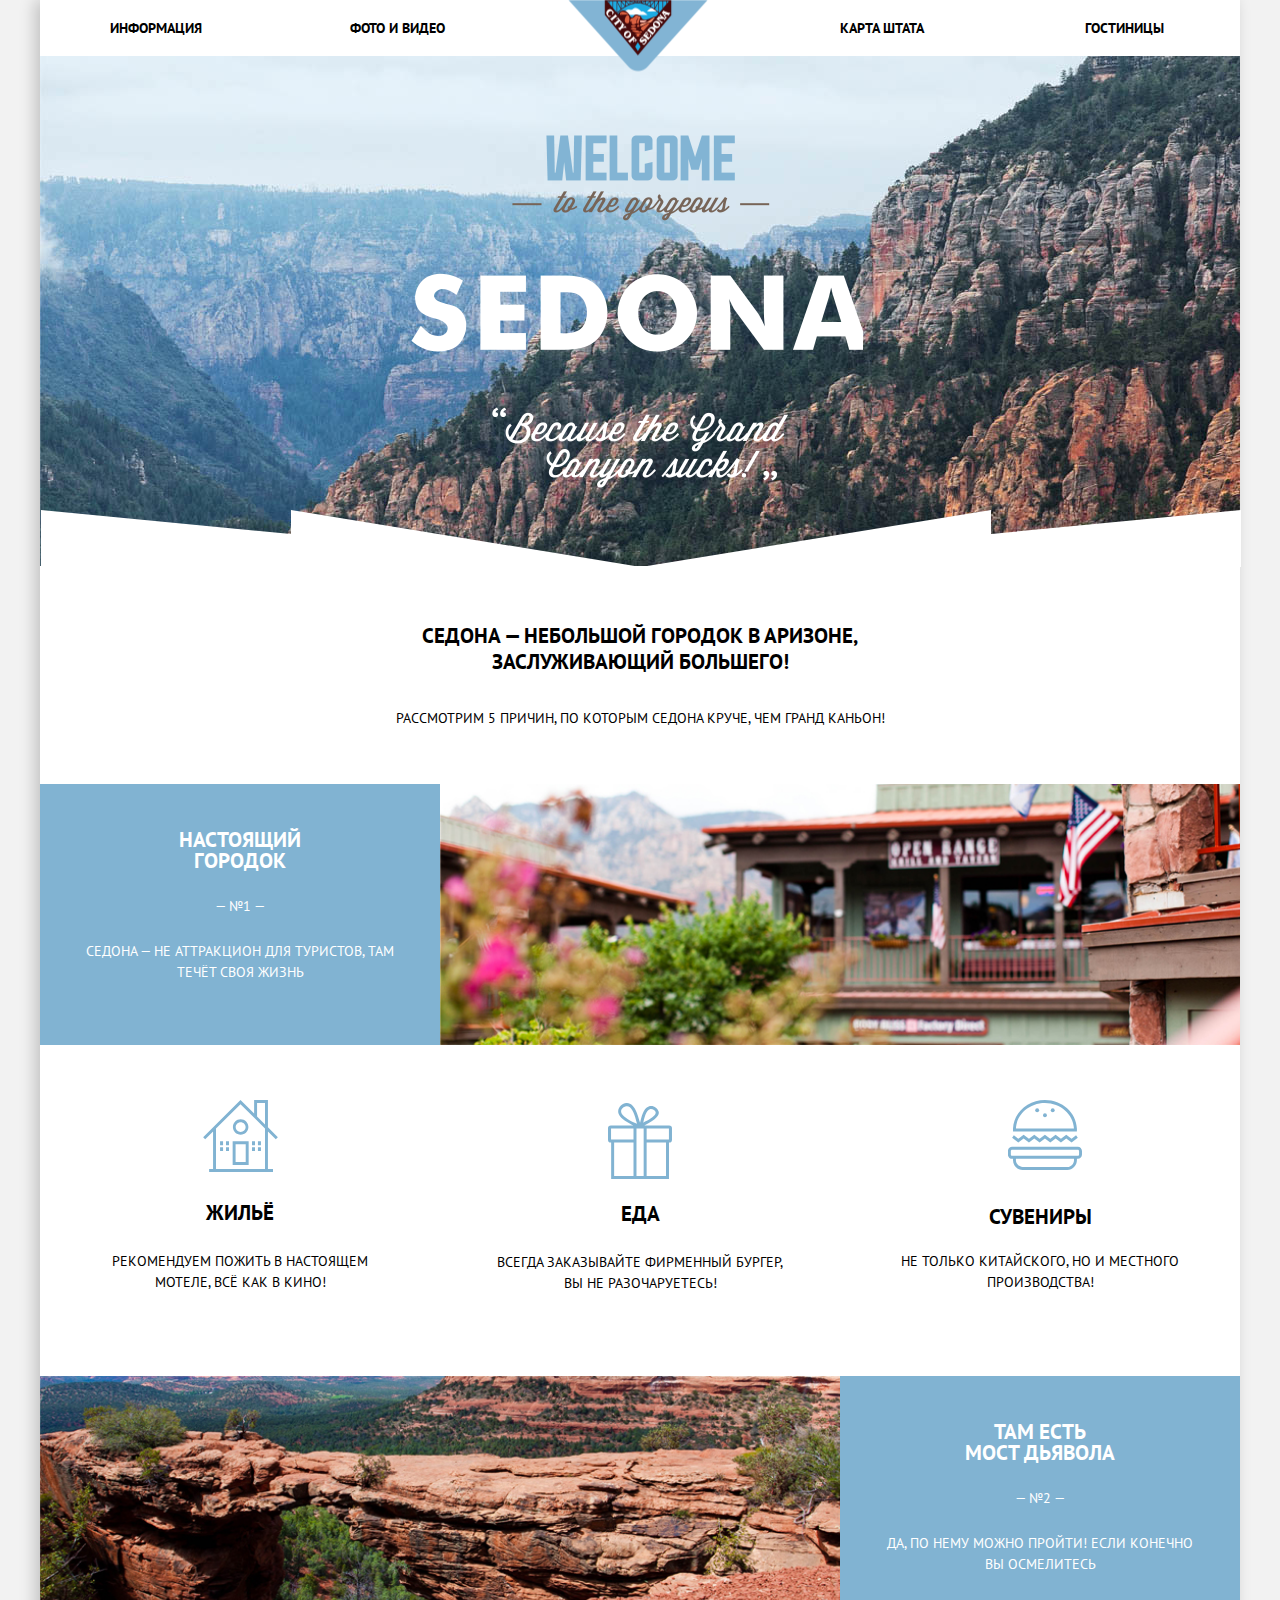
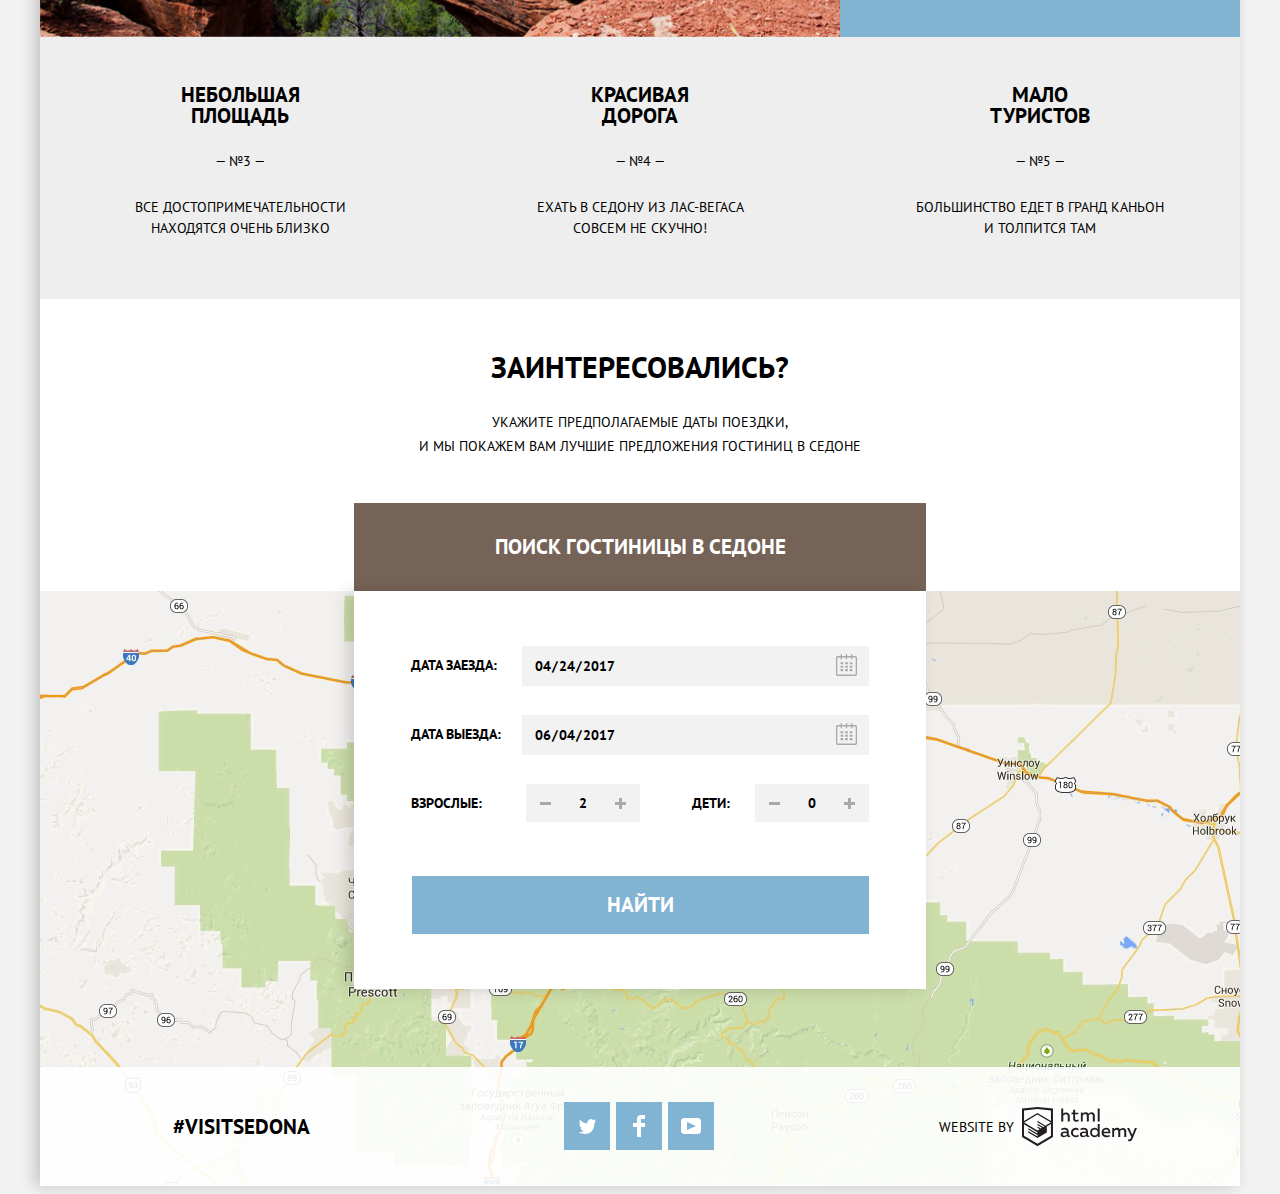
==== commit daf4d300: "Добавление префиксов и минимизация стилевого файла" ====
--- a/index.html
+++ b/index.html
@@ -5,7 +5,7 @@
     <title>HTML Academy: Седона</title>
       <link href="https://fonts.googleapis.com/css?family=PT+Sans:400,700&display=swap&subset=cyrillic" rel="stylesheet">
       <link href="css/normalize.css" rel="stylesheet">
-      <link href="css/style.css" rel="stylesheet">
+      <link href="css/style.min.css" rel="stylesheet">
   </head>
   <body class="main-page">
   <div class="body-wrapper">
@@ -16,9 +16,9 @@
       <img src="img/logo.svg" alt="Логотип сервиса поиска гостиниц &quot;Седона&quot;" width="140" height="72">
     </a>
     <ul class="navigation-list">
-      <li><a href="info.html">ИНФОРМАЦИЯ</a></li>
-      <li><a href="photo.html">ФОТО И ВИДЕО</a></li>
-      <li><a href="map.html">КАРТА ШТАТА</a></li>
+      <li><a href="#">ИНФОРМАЦИЯ</a></li>
+      <li><a href="#">ФОТО И ВИДЕО</a></li>
+      <li><a href="#">КАРТА ШТАТА</a></li>
       <li><a href="hotels.html">ГОСТИНИЦЫ</a></li>
     </ul>
   </nav>
@@ -59,7 +59,7 @@
       </li>
       <li class="option-items souvenir-icon">
         <h3>СУВЕНИРЫ</h3>
-          <p>Не только китайского, но и местного производства!</p>
+          <p class="souvenirs">Не только китайского, но и местного производства!</p>
       </li>
       </ul>
     </div>
@@ -84,7 +84,7 @@
         <h3>Красивая<br/>дорога</h3>
         <p>— №4 —</p>
         <p>Ехать в Седону из Лас-Вегаса совсем не скучно!</p>
-    </li class="features-item">
+    </li>
     <li class="features-item">
         <h3>Мало<br/>туристов</h3>
         <p>— №5 —</p>
@@ -105,13 +105,13 @@
       <fieldset>
         <div class="date-field">
           <label for="arrival-date">Дата заезда:</label>
-          <input class="unstyled" type="date" id="arrival-date" name="arrival-date" value="2017-04-24"><!--placeholder или value?-->
+          <input class="unstyled" type="date" id="arrival-date" name="arrival-date" value="2017-04-24" required>
           <button class="calendar-icon"><svg xmlns="http://www.w3.org/2000/svg" width="21" height="22" viewBox="0 0 21 22"><path d="M19.251 2.025h-2.845V.648c0-.381-.294-.689-.656-.689-.363 0-.656.308-.656.689v1.377h-3.938V.648c0-.381-.294-.689-.655-.689-.363 0-.657.308-.657.689v1.377H5.906V.648c0-.381-.294-.689-.656-.689-.363 0-.657.308-.657.689v1.377H1.75C.784 2.025 0 2.847 0 3.862v16.302C0 21.179.784 22 1.75 22h17.501c.966 0 1.749-.821 1.749-1.836V3.862c0-1.015-.783-1.837-1.749-1.837zm.437 18.139a.448.448 0 0 1-.437.459H1.75a.45.45 0 0 1-.438-.459V3.862a.45.45 0 0 1 .438-.459h2.844v1.378c0 .381.294.689.657.689.362 0 .656-.308.656-.689V3.403h3.938v1.378c0 .381.294.689.657.689.361 0 .655-.308.655-.689V3.403h3.938v1.378c0 .381.293.689.656.689.362 0 .656-.308.656-.689V3.403h2.845c.241 0 .437.206.437.459v16.302z"/><path d="M4.594 8.225h2.625v2.066H4.594zM4.594 11.668h2.625v2.067H4.594zM4.594 15.112h2.625v2.066H4.594zM9.188 15.112h2.625v2.066H9.188zM9.188 11.668h2.625v2.067H9.188zM9.188 8.225h2.625v2.066H9.188zM13.781 15.112h2.625v2.066h-2.625zM13.781 11.668h2.625v2.067h-2.625zM13.781 8.225h2.625v2.066h-2.625z"/></svg></button>
         </div>
         <div class="date-field">
           <label for="departure-date">Дата выезда:</label>
-          <input class="unstyled" type="date" id="departure-date" name="departure-date" value="2017-06-04"><!--placeholder или value?-->
-          <button class="calendar-icon"><svg xmlns="http://www.w3.org/2000/svg" width="21" height="22" viewBox="0 0 21 22"><path d="M19.251 2.025h-2.845V.648c0-.381-.294-.689-.656-.689-.363 0-.656.308-.656.689v1.377h-3.938V.648c0-.381-.294-.689-.655-.689-.363 0-.657.308-.657.689v1.377H5.906V.648c0-.381-.294-.689-.656-.689-.363 0-.657.308-.657.689v1.377H1.75C.784 2.025 0 2.847 0 3.862v16.302C0 21.179.784 22 1.75 22h17.501c.966 0 1.749-.821 1.749-1.836V3.862c0-1.015-.783-1.837-1.749-1.837zm.437 18.139a.448.448 0 0 1-.437.459H1.75a.45.45 0 0 1-.438-.459V3.862a.45.45 0 0 1 .438-.459h2.844v1.378c0 .381.294.689.657.689.362 0 .656-.308.656-.689V3.403h3.938v1.378c0 .381.294.689.657.689.361 0 .655-.308.655-.689V3.403h3.938v1.378c0 .381.293.689.656.689.362 0 .656-.308.656-.689V3.403h2.845c.241 0 .437.206.437.459v16.302z"/><path d="M4.594 8.225h2.625v2.066H4.594zM4.594 11.668h2.625v2.067H4.594zM4.594 15.112h2.625v2.066H4.594zM9.188 15.112h2.625v2.066H9.188zM9.188 11.668h2.625v2.067H9.188zM9.188 8.225h2.625v2.066H9.188zM13.781 15.112h2.625v2.066h-2.625zM13.781 11.668h2.625v2.067h-2.625zM13.781 8.225h2.625v2.066h-2.625z"/></button>
+          <input class="unstyled" type="date" id="departure-date" name="departure-date" value="2017-06-04" required>
+          <button class="calendar-icon"><svg xmlns="http://www.w3.org/2000/svg" width="21" height="22" viewBox="0 0 21 22"><path d="M19.251 2.025h-2.845V.648c0-.381-.294-.689-.656-.689-.363 0-.656.308-.656.689v1.377h-3.938V.648c0-.381-.294-.689-.655-.689-.363 0-.657.308-.657.689v1.377H5.906V.648c0-.381-.294-.689-.656-.689-.363 0-.657.308-.657.689v1.377H1.75C.784 2.025 0 2.847 0 3.862v16.302C0 21.179.784 22 1.75 22h17.501c.966 0 1.749-.821 1.749-1.836V3.862c0-1.015-.783-1.837-1.749-1.837zm.437 18.139a.448.448 0 0 1-.437.459H1.75a.45.45 0 0 1-.438-.459V3.862a.45.45 0 0 1 .438-.459h2.844v1.378c0 .381.294.689.657.689.362 0 .656-.308.656-.689V3.403h3.938v1.378c0 .381.294.689.657.689.361 0 .655-.308.655-.689V3.403h3.938v1.378c0 .381.293.689.656.689.362 0 .656-.308.656-.689V3.403h2.845c.241 0 .437.206.437.459v16.302z"/><path d="M4.594 8.225h2.625v2.066H4.594zM4.594 11.668h2.625v2.067H4.594zM4.594 15.112h2.625v2.066H4.594zM9.188 15.112h2.625v2.066H9.188zM9.188 11.668h2.625v2.067H9.188zM9.188 8.225h2.625v2.066H9.188zM13.781 15.112h2.625v2.066h-2.625zM13.781 11.668h2.625v2.067h-2.625zM13.781 8.225h2.625v2.066h-2.625z"/></svg></button>
         </div>
 
         <div class="number-count">
@@ -119,7 +119,7 @@
             <label for="adults-number">Взрослые:</label>
               <div class="adults-imput-wrapper">
                 <span class="minus-icon"></span>
-                <input class="number" type="text" id="adults-number" name="adults-number" value="2" pattern="[0-9]{2}">
+                <input class="number" type="text" id="adults-number" name="adults-number" value="2" pattern="[0-9]{1}-[0-9]{2}" required>
                 <span class="plus-icon"></span>
               </div>
           </div>
@@ -127,7 +127,7 @@
             <label for="children-number">Дети:</label>
               <div class="children-imput-wrapper">
                 <span class="minus-icon"></span>
-                <input class="number" type="text" id="children-number" name="children-number" value="0" pattern="[0-9]{2}">
+                <input class="number" type="text" id="children-number" name="children-number" value="0" pattern="[0-9]{1}-[0-9]{2}" required>
                 <span class="plus-icon"></span>
               </div>
           </div>
@@ -142,7 +142,7 @@
   </section>
   <section class="map">
     <h2 class="visually-hidden">Карта</h2>
-      <iframe src="https://www.google.com/maps/embed?pb=!1m18!1m12!1m3!1d592848.6057064519!2d-112.19402160121012!3d34.825722179373386!2m3!1f0!2f0!3f0!3m2!1i1024!2i768!4f13.1!3m3!1m2!1s0x872da132f942b00d%3A0x5548c523fa6c8efd!2z0KHQtdC00L7QvdCwLCDQkNGA0LjQt9C-0L3QsCA4NjMzNiwg0KHQqNCQ!5e0!3m2!1sru!2sro!4v1558158769281!5m2!1sru!2sro" width="1200" height="595" frameborder="0" style="border:0" allowfullscreen aria-lable="Местоположение Седоны на карте"></iframe><!--ТЗ: Все скрипты подключены непосредственно перед </body>. + Нет глобальных стилей тегов.-->
+      <iframe src="https://www.google.com/maps/embed?pb=!1m18!1m12!1m3!1d592848.6057064519!2d-112.19402160121012!3d34.825722179373386!2m3!1f0!2f0!3f0!3m2!1i1024!2i768!4f13.1!3m3!1m2!1s0x872da132f942b00d%3A0x5548c523fa6c8efd!2z0KHQtdC00L7QvdCwLCDQkNGA0LjQt9C-0L3QsCA4NjMzNiwg0KHQqNCQ!5e0!3m2!1sru!2sro!4v1558158769281!5m2!1sru!2sro" width="1200" height="595" frameborder="0" style="border:0" allowfullscreen aria-lable="Местоположение Седоны на карте"></iframe>
   </section>
 </main>
 
@@ -153,19 +153,44 @@
 
   <div class="footer-buttons">
     <ul class="footer-buttons-list">
-      <li><a class="social-button twitter" href="#"></a></li>
-      <li><a class="social-button fb" href="#"></a></li>
-      <li><a class="social-button youtube" href="#"></a></li>
+      <li>
+        <a class="social-button twitter" href="#">
+          <span class="visually-hidden">Седона в Твиттере</span>
+          <svg xmlns="http://www.w3.org/2000/svg" xmlns:xlink="http://www.w3.org/1999/xlink" width="17" height="15" viewBox="0 0 17 15">
+            <path fill="#FFF" d="M10.95.144c1.685-.496 2.984.27 3.577 1.179.673-.231 1.331-.481 2.011-.708a2.345 2.345 0 0 1-.857 1.768c.685.17 1.304-.491 1.304-.491-.169 1-1.006 1.788-1.563 2.024-.231 6.75-3.175 11.217-10.077 11.082h-.446c-.41 0-4.164-.46-4.898-1.887 2.271.196 3.893-.422 4.693-1.177-.96-.3-2.679-.477-2.979-2.95.349.106.564.228 1.19.119C1.705 8.247.374 7.53.448 5.33c.285.328 1.067.536 1.34.472C1.085 5.561-.182 2.442.894.85c1.818 1.854 3.735 3.606 7.152 3.773C8.254 2.33 9.183.793 10.95.144z">
+            </path>
+          </svg>
+        </a>
+      </li>
+      <li>
+        <a class="social-button fb" href="#">
+          <span class="visually-hidden">Седона на Фейсбуке</span>
+          <svg xmlns="http://www.w3.org/2000/svg" width="12" height="22" viewBox="0 0 12 22">
+            <path fill="#FFF" d="M12 4V0H8a4 4 0 0 0-4 4v4H0v4h4v10h4V12h4V8H8V4h4z">
+            </path>
+          </svg>
+        </a>
+      </li>
+      <li>
+        <a class="social-button youtube" href="#">
+          <span class="visually-hidden">Седона на Ютубе</span>
+          <svg xmlns="http://www.w3.org/2000/svg" xmlns:xlink="http://www.w3.org/1999/xlink" width="20" height="16" viewBox="0 0 20 16">
+            <path fill="#FFF" d="M17 0H3C1.35 0 0 1.35 0 3v10c0 1.65 1.35 3 3 3h14c1.65 0 3-1.35 3-3V3c0-1.65-1.35-3-3-3zM6.027 11.998V4.002L15.014 8l-8.987 3.998z">
+            </path>
+          </svg>
+        </a>
+      </li>
     </ul>
   </div>
 
   <div class="website-by">
     <span>Website by</span>
       <a class="footer-logo" href="https://htmlacademy.ru/intensive/htmlcss">
-        <svg class="academy-logo" id="Layer_1" data-name="Layer 1" xmlns="http://www.w3.org/2000/svg" viewBox="0 0 108.08 36.85"><title>logo-htmlacademy-small1</title><path d="M44.61,26.88a2,2,0,0,0,.55-0.1v1.33a3.25,3.25,0,0,1-1.18.21,1.67,1.67,0,0,1-1.67-1,4.84,4.84,0,0,1-3.14,1.08c-1.51,0-2.91-.83-2.91-2.55,0-2.13,2-2.79,3.71-2.79a11.08,11.08,0,0,1,2.17.25v-0.3c0-1-.76-1.77-2.19-1.77a7.42,7.42,0,0,0-3,.64v-1.7a10.21,10.21,0,0,1,3.19-.55c2.36,0,3.81,1.12,3.81,3.65v3a0.54,0.54,0,0,0,.49.59h0.17Zm-6.44-1.13A1.35,1.35,0,0,0,39.63,27h0.11a3.39,3.39,0,0,0,2.41-1V24.58a9.72,9.72,0,0,0-1.81-.21c-1,0-2.16.33-2.16,1.38h0Zm12.36-6.11a5,5,0,0,1,2.57.64V22a4.08,4.08,0,0,0-2.3-.7,2.75,2.75,0,1,0,0,5.49,5,5,0,0,0,2.43-.64v1.71a6.27,6.27,0,0,1-2.76.57A4.21,4.21,0,0,1,46,24.51q0-.21,0-0.41a4.32,4.32,0,0,1,4.18-4.46h0.38Zm12.17,7.24a2,2,0,0,0,.55-0.1v1.33a3.25,3.25,0,0,1-1.18.21,1.67,1.67,0,0,1-1.67-1,4.84,4.84,0,0,1-3.14,1.08c-1.51,0-2.91-.83-2.91-2.55,0-2.13,2-2.79,3.71-2.79a11.08,11.08,0,0,1,2.17.25v-0.3c0-1-.76-1.77-2.19-1.77a7.42,7.42,0,0,0-3,.64v-1.7a10.21,10.21,0,0,1,3.19-.55c2.36,0,3.81,1.12,3.81,3.65v3a0.54,0.54,0,0,0,.49.59h0.17Zm-6.44-1.13A1.35,1.35,0,0,0,57.73,27h0.11a3.39,3.39,0,0,0,2.41-1V24.58a9.72,9.72,0,0,0-1.81-.21c-1.06,0-2.16.33-2.16,1.38h0ZM73,16V28.2H71.35V26.88a3.88,3.88,0,0,1-3.19,1.54,4.4,4.4,0,0,1,0-8.78,3.81,3.81,0,0,1,3,1.3V16H73Zm-4.53,5.22a2.76,2.76,0,1,0,0,5.52A2.86,2.86,0,0,0,71.15,25V23A2.91,2.91,0,0,0,68.49,21.27ZM79,19.64c3.31,0,4.46,2.68,3.92,5.09H76.7c0.21,1.5,1.67,2.11,3.19,2.11a6.11,6.11,0,0,0,2.64-.59v1.6a7.14,7.14,0,0,1-3,.57C77,28.42,74.78,27,74.78,24a4.18,4.18,0,0,1,4-4.39H79Zm0.09,1.54a2.28,2.28,0,0,0-2.44,2.1v0.06H81.3A2,2,0,0,0,79.13,21.18Zm5.73,7V19.87h1.65v1a3.81,3.81,0,0,1,2.78-1.27A2.86,2.86,0,0,1,91.89,21a4.12,4.12,0,0,1,2.91-1.33A3.06,3.06,0,0,1,98,23V28.2h-1.9V23.05a1.59,1.59,0,0,0-1.42-1.75H94.42a2.8,2.8,0,0,0-2.07,1.12V28.2h-1.9V23.05A1.59,1.59,0,0,0,89,21.31H88.8a3,3,0,0,0-2.21,1.29v5.63H84.86Zm21.31-8.33h1.9l-3.91,9.46c-0.9,2.17-2.09,2.86-3.35,2.86a4.76,4.76,0,0,1-1.1-.14V30.46a2.86,2.86,0,0,0,.85.12c0.9,0,1.58-.64,2.07-1.9l0.17-.42-4-8.4h2l2.86,6.29ZM38.73,1.46V6.22a3.81,3.81,0,0,1,2.7-1.14,3.25,3.25,0,0,1,3.44,3.4v5.15H43V8.72a1.81,1.81,0,0,0-1.61-2h-0.3a2.93,2.93,0,0,0-2.32,1.39v5.52h-1.9V1.46h1.9ZM49.94,2.31v3h3V6.91h-3v3.81c0,1.1.5,1.46,1.58,1.46a4.49,4.49,0,0,0,1.69-.33v1.6A6.8,6.8,0,0,1,51,13.8a2.55,2.55,0,0,1-2.86-2.74V6.89H46.58V5.26h1.5V2.74Zm5.4,11.31V5.28H57v1A3.81,3.81,0,0,1,59.77,5a2.86,2.86,0,0,1,2.6,1.33A4.12,4.12,0,0,1,65.28,5,3.06,3.06,0,0,1,68.44,8.4v5.21h-1.9V8.46a1.59,1.59,0,0,0-1.42-1.75H64.89a2.8,2.8,0,0,0-2.07,1.12v5.78h-1.9V8.46A1.59,1.59,0,0,0,59.5,6.71H59.27A3,3,0,0,0,57.06,8v5.63H55.34ZM71.17,1.45H73V13.6H71.17V1.45ZM14.71,0H14.55L0,1.54V28.21l14.55,8.66,14.55-8.66V1.54Zm12.5,27.1L14.55,34.64,1.9,27.12V16.18l12.59,7.5V25L5.86,19.9v1.31l8.68,5.21v1.39L5.87,22.65V24l8.68,5.21,8.75-5.24V18.31L27.2,16V27.12Zm0-12.53-3.48,2-1.6,1L14.51,13v1.31L21,18.23H21l-0.14.09-1,.54-5.37-3.2V17l4.24,2.52-1,.67-3.2-1.9v1.31l2.1,1.24L14.5,22.1,2,14.65,14.51,7.11Zm0-1.32L14.49,5.76,1.91,13.25v-10L14.56,1.92,27.21,3.25v10h0Z" transform="translate(0 -0.02)" fill="#231f20"/></svg>
+        <svg class="academy-logo" id="Layer_1" data-name="Layer 1" xmlns="http://www.w3.org/2000/svg" viewBox="0 0 108.08 36.85"><title>logo-htmlacademy-small</title><path d="M44.61,26.88a2,2,0,0,0,.55-0.1v1.33a3.25,3.25,0,0,1-1.18.21,1.67,1.67,0,0,1-1.67-1,4.84,4.84,0,0,1-3.14,1.08c-1.51,0-2.91-.83-2.91-2.55,0-2.13,2-2.79,3.71-2.79a11.08,11.08,0,0,1,2.17.25v-0.3c0-1-.76-1.77-2.19-1.77a7.42,7.42,0,0,0-3,.64v-1.7a10.21,10.21,0,0,1,3.19-.55c2.36,0,3.81,1.12,3.81,3.65v3a0.54,0.54,0,0,0,.49.59h0.17Zm-6.44-1.13A1.35,1.35,0,0,0,39.63,27h0.11a3.39,3.39,0,0,0,2.41-1V24.58a9.72,9.72,0,0,0-1.81-.21c-1,0-2.16.33-2.16,1.38h0Zm12.36-6.11a5,5,0,0,1,2.57.64V22a4.08,4.08,0,0,0-2.3-.7,2.75,2.75,0,1,0,0,5.49,5,5,0,0,0,2.43-.64v1.71a6.27,6.27,0,0,1-2.76.57A4.21,4.21,0,0,1,46,24.51q0-.21,0-0.41a4.32,4.32,0,0,1,4.18-4.46h0.38Zm12.17,7.24a2,2,0,0,0,.55-0.1v1.33a3.25,3.25,0,0,1-1.18.21,1.67,1.67,0,0,1-1.67-1,4.84,4.84,0,0,1-3.14,1.08c-1.51,0-2.91-.83-2.91-2.55,0-2.13,2-2.79,3.71-2.79a11.08,11.08,0,0,1,2.17.25v-0.3c0-1-.76-1.77-2.19-1.77a7.42,7.42,0,0,0-3,.64v-1.7a10.21,10.21,0,0,1,3.19-.55c2.36,0,3.81,1.12,3.81,3.65v3a0.54,0.54,0,0,0,.49.59h0.17Zm-6.44-1.13A1.35,1.35,0,0,0,57.73,27h0.11a3.39,3.39,0,0,0,2.41-1V24.58a9.72,9.72,0,0,0-1.81-.21c-1.06,0-2.16.33-2.16,1.38h0ZM73,16V28.2H71.35V26.88a3.88,3.88,0,0,1-3.19,1.54,4.4,4.4,0,0,1,0-8.78,3.81,3.81,0,0,1,3,1.3V16H73Zm-4.53,5.22a2.76,2.76,0,1,0,0,5.52A2.86,2.86,0,0,0,71.15,25V23A2.91,2.91,0,0,0,68.49,21.27ZM79,19.64c3.31,0,4.46,2.68,3.92,5.09H76.7c0.21,1.5,1.67,2.11,3.19,2.11a6.11,6.11,0,0,0,2.64-.59v1.6a7.14,7.14,0,0,1-3,.57C77,28.42,74.78,27,74.78,24a4.18,4.18,0,0,1,4-4.39H79Zm0.09,1.54a2.28,2.28,0,0,0-2.44,2.1v0.06H81.3A2,2,0,0,0,79.13,21.18Zm5.73,7V19.87h1.65v1a3.81,3.81,0,0,1,2.78-1.27A2.86,2.86,0,0,1,91.89,21a4.12,4.12,0,0,1,2.91-1.33A3.06,3.06,0,0,1,98,23V28.2h-1.9V23.05a1.59,1.59,0,0,0-1.42-1.75H94.42a2.8,2.8,0,0,0-2.07,1.12V28.2h-1.9V23.05A1.59,1.59,0,0,0,89,21.31H88.8a3,3,0,0,0-2.21,1.29v5.63H84.86Zm21.31-8.33h1.9l-3.91,9.46c-0.9,2.17-2.09,2.86-3.35,2.86a4.76,4.76,0,0,1-1.1-.14V30.46a2.86,2.86,0,0,0,.85.12c0.9,0,1.58-.64,2.07-1.9l0.17-.42-4-8.4h2l2.86,6.29ZM38.73,1.46V6.22a3.81,3.81,0,0,1,2.7-1.14,3.25,3.25,0,0,1,3.44,3.4v5.15H43V8.72a1.81,1.81,0,0,0-1.61-2h-0.3a2.93,2.93,0,0,0-2.32,1.39v5.52h-1.9V1.46h1.9ZM49.94,2.31v3h3V6.91h-3v3.81c0,1.1.5,1.46,1.58,1.46a4.49,4.49,0,0,0,1.69-.33v1.6A6.8,6.8,0,0,1,51,13.8a2.55,2.55,0,0,1-2.86-2.74V6.89H46.58V5.26h1.5V2.74Zm5.4,11.31V5.28H57v1A3.81,3.81,0,0,1,59.77,5a2.86,2.86,0,0,1,2.6,1.33A4.12,4.12,0,0,1,65.28,5,3.06,3.06,0,0,1,68.44,8.4v5.21h-1.9V8.46a1.59,1.59,0,0,0-1.42-1.75H64.89a2.8,2.8,0,0,0-2.07,1.12v5.78h-1.9V8.46A1.59,1.59,0,0,0,59.5,6.71H59.27A3,3,0,0,0,57.06,8v5.63H55.34ZM71.17,1.45H73V13.6H71.17V1.45ZM14.71,0H14.55L0,1.54V28.21l14.55,8.66,14.55-8.66V1.54Zm12.5,27.1L14.55,34.64,1.9,27.12V16.18l12.59,7.5V25L5.86,19.9v1.31l8.68,5.21v1.39L5.87,22.65V24l8.68,5.21,8.75-5.24V18.31L27.2,16V27.12Zm0-12.53-3.48,2-1.6,1L14.51,13v1.31L21,18.23H21l-0.14.09-1,.54-5.37-3.2V17l4.24,2.52-1,.67-3.2-1.9v1.31l2.1,1.24L14.5,22.1,2,14.65,14.51,7.11Zm0-1.32L14.49,5.76,1.91,13.25v-10L14.56,1.92,27.21,3.25v10h0Z" transform="translate(0 -0.02)" fill="#231f20"/></svg>
     </a>
   </div>
 </footer>
 </div>
+<script src="js/script.js"></script>
 </body>
 </html>
--- a/css/style.min.css
+++ b/css/style.min.css
@@ -0,0 +1 @@
+@-webkit-keyframes dropdown{0%{-webkit-transform:translateY(-100%);transform:translateY(-100%);-webkit-transition:-webkit-transform ease .6s;-o-transition:transform ease .6s;transition:transform ease .6s;transition:transform ease .6s,-webkit-transform ease .6s}to{-webkit-transform:translateY(0);transform:translateY(0)}}@keyframes dropdown{0%{-webkit-transform:translateY(-100%);transform:translateY(-100%);-webkit-transition:-webkit-transform ease .6s;-o-transition:transform ease .6s;transition:transform ease .6s;transition:transform ease .6s,-webkit-transform ease .6s}to{-webkit-transform:translateY(0);transform:translateY(0)}}@-webkit-keyframes lift-up{0%{-webkit-transform:translateY(0);transform:translateY(0);-webkit-transition:-webkit-transform ease .6s;-o-transition:transform ease .6s;transition:transform ease .6s;transition:transform ease .6s,-webkit-transform ease .6s}to{-webkit-transform:translateY(-100%);transform:translateY(-100%)}}@keyframes lift-up{0%{-webkit-transform:translateY(0);transform:translateY(0);-webkit-transition:-webkit-transform ease .6s;-o-transition:transform ease .6s;transition:transform ease .6s;transition:transform ease .6s,-webkit-transform ease .6s}to{-webkit-transform:translateY(-100%);transform:translateY(-100%)}}html{-webkit-box-sizing:border-box;box-sizing:border-box}body{position:relative;line-height:26px;font-family:"PT Sans",Arial,sans-serif;font-size:14px;font-weight:400;text-transform:capitalize;text-align:center;background-color:#f2f2f2}.body-wrapper{width:1200px;margin:0 auto;background-color:#fff;-webkit-box-shadow:-5px 0 15px 0 rgba(0,0,0,.2);box-shadow:-5px 0 15px 0 rgba(0,0,0,.2)}.header,body{margin:0;padding:0}.navigation,.navigation-list{display:-webkit-box;display:-ms-flexbox;display:flex;margin:0;background-color:#fff}.navigation{position:relative;z-index:3;border:0;padding:0}.navigation-list{-webkit-box-orient:horizontal;-webkit-box-direction:normal;-ms-flex-direction:row;flex-direction:row;-ms-flex-wrap:wrap;flex-wrap:wrap;width:1200px;padding:0 70px;-webkit-box-sizing:border-box;box-sizing:border-box;line-height:26px;font-size:14px;font-weight:700;text-transform:capitalize;text-align:center;color:#000}.navigation-list li{width:240px;margin:0;padding:15px 0;border:0;vertical-align:middle;list-style:none}.navigation-list li:first-child,.navigation-list li:nth-child(2){text-align:left}.navigation-list li:last-child,.navigation-list li:nth-child(3){text-align:right}.navigation-list li:nth-child(2){margin-right:47px}.navigation-list li:nth-child(3){margin-left:47px}.navigation-list a{margin:0;padding:0;line-height:26px;font-size:14px;font-weight:700;text-transform:capitalize;background-color:#fff;color:#000;cursor:pointer;list-style:none;text-decoration:none}.navigation-list a:hover{color:#81b3d2}.navigation-list a:focus{color:#b2b2b2}.navigation-list .active,.navigation-list a:active{color:#7f6d62}.main-logo{position:absolute;z-index:1;top:0;left:528px;display:block;width:140px;height:72px}.introduction-images{position:relative;display:block;width:auto;height:510px;margin:0;padding:0;background-color:#fff}.sedona-background,.welcome-img{position:absolute;background-repeat:no-repeat}.sedona-background{background-color:#81b3d2;z-index:1;width:1200px;height:510px;top:0;background-image:url(../img/background_photo.jpg)}.sedona-background::before{content:url(../img/polygon.svg);position:absolute;z-index:5;bottom:-3px;left:0;width:1201px;height:59px}.welcome-img{z-index:4;top:79px;left:371px;width:452px;height:353px;background-image:url(../img/welcome.svg)}.intro-text,.intro-title{display:-webkit-box;display:-ms-flexbox;display:flex;width:1200px;margin:0;background-color:#fff}.intro-title{position:relative;z-index:2;-webkit-box-orient:vertical;-webkit-box-direction:normal;-ms-flex-direction:column;flex-direction:column;width:576px;margin:0 auto;padding:57px 0 53px}.features h3,.features-list h3,.intro-title h1{font-size:21px;font-weight:700;text-transform:uppercase}.intro-title h1,.intro-title p{width:576px;background-color:#fff;line-height:26px}.intro-title h1{padding:0;text-align:center;color:#000;margin:0 0 15px}.intro-title p,.sedona-advantages{font-size:14px;font-weight:400;text-align:center;text-transform:uppercase;color:#000}.intro-title p{margin:15px 0 0}.city-description,.devil-bridge,.sedona-advantages{display:-webkit-box;display:-ms-flexbox;display:flex;-webkit-box-direction:normal;-ms-flex-wrap:wrap;flex-wrap:wrap;background-color:#fff}.sedona-advantages{z-index:5;margin:0;padding:0;line-height:21px;list-style:none;-webkit-box-orient:vertical;-ms-flex-direction:column;flex-direction:column}.city-description,.devil-bridge{-webkit-box-orient:horizontal;-ms-flex-direction:row;flex-direction:row}.devil-bridge{-webkit-box-direction:reverse;-ms-flex-direction:row-reverse;flex-direction:row-reverse}.city-description-text,.devil-bridge-text{display:-webkit-box;display:-ms-flexbox;display:flex;-webkit-box-orient:vertical;-webkit-box-direction:normal;-ms-flex-direction:column;flex-direction:column;-webkit-box-sizing:border-box;box-sizing:border-box;width:400px;padding:45px 46px 50px;margin:0;background-color:#81b3d2}.city-description-text h2,.devil-bridge-text h2{margin:0 0 13px;padding:0;line-height:21px;font-size:21px;font-weight:700;background-color:#81b3d2;color:#fff}.city-description-text p,.devil-bridge-text p{margin:12px 0;background-color:#81b3d2;color:#fff;list-style:none}.city-description-image,.devil-bridge-image{display:-webkit-box;display:-ms-flexbox;display:flex;width:800px;padding:0;margin:0;background-color:#81b3d2;background-image:url(../img/city_description_1.jpg);background-repeat:no-repeat;background-size:cover}.devil-bridge-image{background-image:url(../img/city_description_2.jpg)}.features h3,.features-list h3{margin:0;line-height:21px}.city-description-text p,.devil-bridge-text p,.features p,.features-list p{line-height:21px;font-size:14px;font-weight:400;text-transform:uppercase}.city-options{-webkit-box-orient:horizontal;-webkit-box-direction:normal;-ms-flex-direction:row;flex-direction:row;-webkit-box-sizing:border-box;box-sizing:border-box;margin:0;padding:55px 0 82px}.city-options p{margin-top:28px;margin-bottom:0;padding:0 55px}.city-options .souvenirs{margin-top:24px}.city-options,.features-item,.features-list,.option-items{display:-webkit-box;display:-ms-flexbox;display:flex;list-style:none}.option-items{-webkit-box-orient:vertical;-webkit-box-direction:normal;-ms-flex-direction:column;flex-direction:column;-ms-flex-wrap:wrap;flex-wrap:wrap;width:400px}.food-icon::before,.motel-icon::before,.souvenir-icon::before{content:url(../img/icon-1.svg);position:relative;display:block;margin:0 auto 30px;width:75px;height:72px;fill:#81b3d2}.food-icon::before,.souvenir-icon::before{content:url(../img/icon-2.svg);padding-top:3px;width:74px;height:70px}.souvenir-icon::before{content:url(../img/icon-3.svg);padding-top:0;width:64px;height:76px}.features-item,.features-list{margin:0;padding:47px 0 60px;-webkit-box-sizing:border-box;box-sizing:border-box;background-color:#eee}.features-item{-webkit-box-orient:vertical;-webkit-box-direction:normal;-ms-flex-direction:column;flex-direction:column;-ms-flex-wrap:wrap;flex-wrap:wrap;width:400px;padding:0 73px}.features-item h3{padding-top:0;padding-bottom:25px;background-color:#eee}.features-item p{margin-top:0;margin-bottom:25px;background-color:#eee}.features-item p:last-of-type{margin-bottom:0}.hotel-search,.text{background-color:#fff}.hotel-search{position:relative;border:0;color:#000}.text{display:-webkit-box;display:-ms-flexbox;display:flex;-webkit-box-orient:vertical;-webkit-box-direction:normal;-ms-flex-direction:column;flex-direction:column;-webkit-box-pack:center;-ms-flex-pack:center;justify-content:center}.open-form-button,.search-container h2,.search-container p{font-weight:700;text-transform:uppercase}.search-container h2{padding-top:50px;margin:0;line-height:36px;font-size:30px}.search-container p{padding-top:25px;margin:0;line-height:24px;font-size:14px;font-weight:400}.open-form-button{margin:45px auto 0;padding:31px;width:572px;line-height:26px;font-size:21px;text-align:center;color:#fff;vertical-align:middle;border:0}.open-form-button,.open-form-button:hover{background-color:#766357;outline:0}.open-form-button:focus{background-color:#604e43;outline:0}.open-form-button:active{background-color:#503e33;color:#857871;outline:0}.hide-modal,.hotel-search-modal{z-index:1;display:block;-webkit-animation-name:dropdown;animation-name:dropdown;-webkit-animation-duration:.6s;animation-duration:.6s;position:relative;background-color:#fff}.hide-modal{display:none;-webkit-animation-name:lift-up;animation-name:lift-up}.date-field,.hotel-search-form,.hotel-search-form fieldset{display:-webkit-box;display:-ms-flexbox;display:flex;-webkit-box-direction:normal}.hotel-search-form{position:absolute;left:0;right:0;margin-left:auto;margin-right:auto;-webkit-box-orient:vertical;-ms-flex-direction:column;flex-direction:column;width:572px;-webkit-box-sizing:border-box;box-sizing:border-box;color:#000;background-color:#fff;-webkit-box-shadow:-7px 0 15px 0 rgba(0,0,0,.15);box-shadow:-7px 0 15px 0 rgba(0,0,0,.15);padding:55px}.date-field,.hotel-search-form fieldset{padding:0}.hotel-search-form fieldset{border:0;-webkit-box-orient:vertical;-ms-flex-direction:column;flex-direction:column}.date-field{-webkit-box-orient:horizontal;-ms-flex-direction:row;flex-direction:row;margin-top:0;margin-bottom:29px;text-align:left;font-size:14px;font-weight:700;line-height:26px;text-transform:uppercase;position:relative}.date-field label{margin-right:10px;padding:6px 0 0}.date-field input[type=date]{-webkit-box-sizing:border-box;box-sizing:border-box;width:347px;padding:6px 30px 6px 12px;margin-left:auto;font:inherit;border:0;background-color:#f2f2f2;text-transform:uppercase;-webkit-appearance:textfield;-webkit-rtl-ordering:logical;-moz-appearance:textfield;appearance:textfield;rtl-ordering:logical}.date-field .calendar-icon{display:block;position:absolute;top:8px;right:12px;width:21px;height:22px;padding:0;border:0;outline:0;background-color:transparent}.date-field .calendar-icon svg{fill:#a9a9a9}.calendar-icon:hover svg,.icon-down-dir:hover path,.icon-up-dir:hover path{fill:#000}.calendar-icon:active svg{fill:#81b3d2}.unstyled::-webkit-calendar-picker-indicator,.unstyled::-webkit-clear-button,.unstyled::-webkit-inner-spin-button{display:none;-webkit-appearance:none;appearance:none}.date-field .unstyled:hover,.number-container input:hover{background-color:#ebebeb}.date-field .unstyled:active,.date-field .unstyled:focus{background-color:#fff;border:2px solid #e5e5e5;padding:4px 10px;outline:0;-webkit-box-sizing:border-box;box-sizing:border-box}.number-container,.number-count{display:-webkit-box;display:-ms-flexbox;display:flex;-webkit-box-orient:horizontal;-webkit-box-direction:normal;-ms-flex-direction:row;flex-direction:row}.number-count{margin-bottom:29px;text-align:left;font-size:14px;font-weight:700;line-height:26px;text-transform:uppercase}.number-container{position:relative;-webkit-box-pack:justify;-ms-flex-pack:justify;justify-content:space-between;width:229px;margin-top:0}.number-container label{padding-top:6px;margin-right:25px}.number-container:nth-child(2){-webkit-box-pack:end;-ms-flex-pack:end;justify-content:flex-end}.adults-imput-wrapper,.children-imput-wrapper{position:relative}.number-container input{width:114px;margin:0;padding:6px 20px;-webkit-box-sizing:border-box;box-sizing:border-box;font:inherit;text-align:center;border:0;background-color:#f2f2f2}.number-container input:active,.number-container input:focus{margin:0;padding:4px 18px;-webkit-box-sizing:border-box;box-sizing:border-box;background-color:#fff;border:2px solid #e5e5e5;outline:0}.number-container .minus-icon,.number-container .plus-icon{position:absolute;top:0;width:39px;height:39px;border:0;background-color:transparent}.number-container .minus-icon{left:0}.number-container .plus-icon{right:0}.minus-icon::before,.plus-icon::after,.plus-icon::before{content:"";position:absolute;top:18px;display:block;width:11px;height:3px;background-color:#a9a9a9}.minus-icon::before{left:14px;padding:0;border:0;outline:0}.plus-icon::after,.plus-icon::before{right:14px}.plus-icon::after{-webkit-transform:rotate(90deg);-ms-transform:rotate(90deg);transform:rotate(90deg)}.minus-icon:hover::before,.plus-icon:hover::after,.plus-icon:hover::before{background-color:#000}.minus-icon:active::before,.minus-icon:focus::before,.plus-icon:active::after,.plus-icon:active::before,.plus-icon:focus::after,.plus-icon:focus::before{background-color:#81b3d2}.search-button{padding:16px 195px;margin-top:25px;line-height:26px;font-size:21px;font-weight:700;text-align:center;color:#fff;vertical-align:middle;text-transform:uppercase;background-color:#81b3d2;border:0;outline:0}.search-button:focus,.search-button:hover{background-color:#669ec0}.search-button:active{background-color:#5496bd;color:#88b6d1}.map{display:block;height:595px;background-color:#fff;background-image:url(../img/map.png)}.visually-hidden{position:absolute;width:1px;height:1px;margin:-1px;border:0;padding:0;white-space:nowrap;-webkit-clip-path:inset(100%);clip-path:inset(100%);clip:rect(0 0 0 0);overflow:hidden}.search-preferences{position:relative;min-height:217px;padding:0 70px;-webkit-box-sizing:border-box;box-sizing:border-box;font-style:normal;font-size:14px;text-transform:uppercase;line-height:21px;color:#fff;background-color:#fff}.search-preferences-background{position:absolute;z-index:0;right:0;padding:0;height:562px;width:1200px;background-color:#81b3d2;background-image:url(../img/hotels_background.png);background-repeat:no-repeat}.filter-form-container{z-index:1;display:-webkit-box;display:-ms-flexbox;display:flex;-webkit-box-orient:horizontal;-webkit-box-direction:normal;-ms-flex-direction:row;flex-direction:row;-ms-flex-wrap:wrap;flex-wrap:wrap;-webkit-box-pack:start;-ms-flex-pack:start;justify-content:flex-start;padding-top:28px}.infrastructure{z-index:1;-webkit-box-orient:vertical;-webkit-box-direction:normal;-ms-flex-direction:column;flex-direction:column;margin-right:116px;padding:0;border:0}.accomodation,.accomodation label,.infrastructure,.infrastructure label{display:-webkit-box;display:-ms-flexbox;display:flex;text-align:left}.accomodation{z-index:1;-webkit-box-orient:vertical;-webkit-box-direction:normal;-ms-flex-direction:column;flex-direction:column;margin-right:113px;padding:0;border:0}.accomodation legend,.infrastructure legend{font-weight:700;font-size:16px}.accomodation label,.infrastructure label{-ms-flex-line-pack:start;align-content:flex-start;padding-bottom:24px;padding-left:39px;-webkit-box-sizing:border-box;box-sizing:border-box}.accomodation-list,.infrastructure-list{position:relative;margin:25px 0 0;padding:0;list-style:none}.accomodation li:last-child,.infrastructure li:last-child{padding-bottom:0}.accomodation input[type=checkbox]:checked,.accomodation input[type=checkbox]:not(:checked),.infrastructure input[type=checkbox]:checked,.infrastructure input[type=checkbox]:not(:checked){position:absolute;left:-9999px}.accomodation input[type=checkbox]:not(checked)+label:before,.infrastructure input[type=checkbox]:not(:checked)+label:before{content:url(../img/checkbox-off.svg);position:absolute;left:0;width:27px;height:21px}.accomodation input[type=checkbox]:checked+label:before,.infrastructure input[type=checkbox]:checked+label:before{content:url(../img/checkbox-on.svg);position:absolute;left:0;width:27px;height:21px}.accomodation input[type=checkbox]:disabled+label:before,.infrastructure input[type=checkbox]:disabled+label:before{content:url(../img/checkbox-on.svg);opacity:.4;position:absolute;left:0;width:27px;height:21px}.filter-range{z-index:1;display:-webkit-box;display:-ms-flexbox;display:flex;-webkit-box-orient:vertical;-webkit-box-direction:normal;-ms-flex-direction:column;flex-direction:column;width:328px;margin-left:auto;padding-left:9px;-webkit-box-sizing:border-box;box-sizing:border-box;color:#fff}.filter-range-title{margin-bottom:9px;font-size:16px;font-weight:700;line-height:21px;text-align:left}.price-controls{position:relative;height:33px;margin-bottom:20px;border:2px solid #fff;border-radius:2px}.price-controls::after{content:"";position:absolute;top:50%;left:50%;width:2px;height:22px;background:#fff;-webkit-transform:translate(-50%,-50%);-ms-transform:translate(-50%,-50%);transform:translate(-50%,-50%)}.price-controls label{display:inline-block;width:90px;padding-top:5px;padding-bottom:7px;padding-left:38px;font-size:14px;line-height:21px;vertical-align:top;cursor:pointer}.price-controls .min-price{padding-right:10px}.price-controls input{width:50px;margin:0;color:inherit;font:inherit;background:0 0;border:0;outline:0}.range-controls{position:relative;margin-bottom:32px}.range-controls .track-container{height:2px;background:rgba(255,255,255,.3)}.range-controls .track{width:80%;height:2px;background:#fff}.range-thumb{position:absolute;top:-9px;width:4px;height:4px;background:#ababab;border:8px solid #fff;border-radius:50%;-webkit-box-shadow:0 2px 1px 0 rgba(0,1,1,.2);box-shadow:0 2px 1px 0 rgba(0,1,1,.2);cursor:pointer}.range-thumb-min{left:0}.range-thumb-max{left:80%}.range-thumb:hover{width:5px;height:5px}.show-hotels-btn{display:block;margin:0 auto;padding:6px 35px;font-size:14px;line-height:21px;color:#fff;text-transform:uppercase;background:0 0;border:2px solid #fff;border-radius:2px;cursor:pointer}.show-hotels-btn:hover{color:#000;background:#fff}.search-results{position:relative;z-index:2;display:-webkit-box;display:-ms-flexbox;display:flex;-webkit-box-orient:horizontal;-webkit-box-direction:normal;-ms-flex-direction:row;flex-direction:row;-webkit-box-align:baseline;-ms-flex-align:baseline;align-items:baseline;padding:30px 73px;border-bottom:1px solid #e5e5e5;background-color:#fff}.search-results h2{margin:0 20px 0 0;font-size:21px;line-height:26px;text-transform:uppercase;font-weight:700}.search-results .dir-icons{margin:auto 0 auto auto}.icon-down-dir,.icon-up-dir{margin-left:8px;padding:0;border:0;outline:0;background-color:transparent}.icon-down-dir path,.icon-up-dir path{fill:#cacaca}.icon-down-dir:focus path,.icon-up-dir:focus path{fill:#81b3d2}.icon-down-dir:active path,.icon-up-dir:active path{fill:#81b3d2}ul.sort-list{display:-webkit-box;display:-ms-flexbox;display:flex;-webkit-box-orient:horizontal;-webkit-box-direction:normal;-ms-flex-direction:row;flex-direction:row;-ms-flex-line-pack:center;align-content:center;margin:0;padding:0}.sort-list li{padding-top:4px;padding-left:33px;font-size:12px;line-height:18px;text-transform:uppercase;font-weight:400;list-style:none;color:#000}.sort-list li:first-child{padding-left:25px;padding-right:10px}.sort-list a{text-decoration:none;color:#b2b2b2;border-bottom:1px dotted #87ceeb}.sort-list a:focus,.sort-list a:hover{color:#81b3d2;border-bottom:1px dotted #87ceeb}.sort-list a:active{color:#000;border-bottom:none}.sort-list .active{color:#81b3d2;border-bottom:none}.hotel-item,.hotel-item-description{display:-webkit-box;display:-ms-flexbox;display:flex;-webkit-box-direction:normal}.hotel-item{position:relative;border-bottom:1px solid #e5e5e5;text-transform:uppercase;background-color:#fff;font-size:0;-webkit-box-orient:horizontal;-ms-flex-direction:row;flex-direction:row;padding:30px 0}.hotel-item .amara-resort,.hotel-item .desert-quail-inn,.hotel-item .villas{display:block;margin-left:73px;width:135px;height:90px;background-color:#81b3d2;background-image:url(../img/amara_resort.jpg);background-repeat:no-repeat}.hotel-item .desert-quail-inn,.hotel-item .villas{background-image:url(../img/desert_quail_inn.jpg)}.hotel-item .villas{background-image:url(../img/villas.jpg)}.hotel-item img{display:block;padding-left:73px}.hotel-item a,.hotel-item-title a{text-decoration:none}.hotel-item-description{-webkit-box-orient:vertical;-ms-flex-direction:column;flex-direction:column;-ms-flex-wrap:wrap;flex-wrap:wrap;width:259px;margin-left:30px;padding:0}.hotel-item-description p{font-size:14px;line-height:21px}h3.hotel-item-title{margin:-5px 0 7px;padding:0;line-height:26px;font-size:21px;font-weight:700;text-align:left;color:#000}.hotel-item-title a{color:#000}.hotel-item-title a:focus,.hotel-item-title a:hover{color:#81b3d2}.hotel-item-title a:active{color:#b2b2b2}.hotel-details,.hotel-details p,.hotel-item-buttons{display:-webkit-box;display:-ms-flexbox;display:flex;-webkit-box-orient:horizontal;-webkit-box-direction:normal;-ms-flex-direction:row;flex-direction:row;margin:0;padding:0}.hotel-details,.hotel-details p{-webkit-box-orient:vertical;-ms-flex-direction:column;flex-direction:column}.hotel-details p{margin:0 0 16px;text-align:left}.button-details{display:inline-block;padding:3px 17px;line-height:21px;font-size:14px;font-weight:700;text-align:center;color:#fff;vertical-align:middle;text-transform:uppercase;background-color:#81b3d2;border:0}.button-details:focus,.button-details:hover{background-color:#669ec0}.button-details:active{background-color:#669ec0;color:#88b6d1}.hotel-price-book{margin-left:5px;padding:0}.hotel-price-book p{margin:0 0 16px;padding:0;text-align:left}.button-booking{display:inline-block;padding:3px 17px;line-height:21px;font-size:14px;font-weight:700;text-align:center;color:#fff;vertical-align:middle;text-transform:uppercase;background-color:#766357;border:0}.button-booking:focus,.button-booking:hover{background-color:#604e43}.button-booking:active{background-color:#503e33;color:#857871}.hotel-rate{display:-webkit-box;display:-ms-flexbox;display:flex;-webkit-box-orient:vertical;-webkit-box-direction:normal;-ms-flex-direction:column;flex-direction:column;-ms-flex-wrap:wrap;flex-wrap:wrap;-webkit-box-align:end;-ms-flex-align:end;align-items:flex-end;width:115px;margin-left:auto;margin-right:73px}.hotel-rate-four{width:90px}.hotel-rate-four,.hotel-rate-three,.hotel-rate-two{height:17px;background-image:url(../img/star.svg);background-repeat:round}.hotel-rate-three{-webkit-box-pack:end;-ms-flex-pack:end;justify-content:flex-end;width:63px}.hotel-rate-two{width:40px}.footer,.hotel-rate-box{font-size:14px;font-weight:400;color:#000}.hotel-rate-box{-ms-flex-item-align:center;-ms-grid-row-align:center;align-self:center;text-align:center;background-color:#f2f2f2;padding:3px 16px;margin-top:47px;line-height:21px}.footer{-webkit-box-pack:justify;-ms-flex-pack:justify;justify-content:space-between;-ms-flex-wrap:wrap;flex-wrap:wrap;width:1200px;padding:35px 73px;margin-top:0;-webkit-box-sizing:border-box;box-sizing:border-box;line-height:26px;background-color:rgba(255,255,255,.9);text-transform:uppercase;list-style:none}.footer,.footer-hashtag,.main-page .footer{display:-webkit-box;display:-ms-flexbox;display:flex}.main-page .footer{position:absolute;z-index:5;bottom:0;margin-top:0;line-height:26px;font-size:14px;font-weight:400;background-color:rgba(255,255,255,.9);color:#000;text-transform:uppercase;list-style:none;padding:35px 73px}.footer-hashtag{-webkit-box-align:center;-ms-flex-align:center;align-items:center;height:49px;margin:0 98px 0 0;padding:0 35px 0 60px;-webkit-box-sizing:border-box;box-sizing:border-box}.visitsedona{font-size:21px;font-weight:700}.footer-buttons{width:400px;text-align:center;-webkit-box-align:center;-ms-flex-align:center;align-items:center;padding:0;margin:0;list-style:none}.footer-buttons-list{display:-webkit-box;display:-ms-flexbox;display:flex;-ms-flex-wrap:wrap;flex-wrap:wrap;margin:0;padding:0 121px;list-style:none}.footer-buttons-list li{margin-right:6px}.footer-buttons li:last-child{margin-right:0}.footer-buttons a{display:-webkit-box;display:-ms-flexbox;display:flex;-webkit-box-align:center;-ms-flex-align:center;align-items:center;-webkit-box-pack:center;-ms-flex-pack:center;justify-content:center;width:46px;height:48px;text-decoration:none}.footer-buttons a:first-child{margin-left:0}.social-button{display:inline-block;-webkit-box-sizing:border-box;box-sizing:border-box;padding:0 auto;margin:0 auto;vertical-align:middle;text-align:center;background-color:#81b3d2;background-repeat:no-repeat;background-position:50% 50%;border:0}.social-button:focus,.social-button:hover{background-color:#669ec0}.social-button:active{background-color:#5496bd}.social-button:active path{fill:#88b6d1}.website-by{height:39px;margin:5px 0 5px auto}.website-by span{display:inline-block;margin:0 8px 0 0;padding:0;-webkit-box-sizing:border-box;box-sizing:border-box;font-weight:400;text-align:center}.footer-logo,.website-by{display:-webkit-box;display:-ms-flexbox;display:flex;-webkit-box-align:center;-ms-flex-align:center;align-items:center}.academy-logo{display:inline-block;width:115px;margin:0;padding:0 30px 0 0;fill:#000}.footer-logo:hover path{fill:#81b3d2}
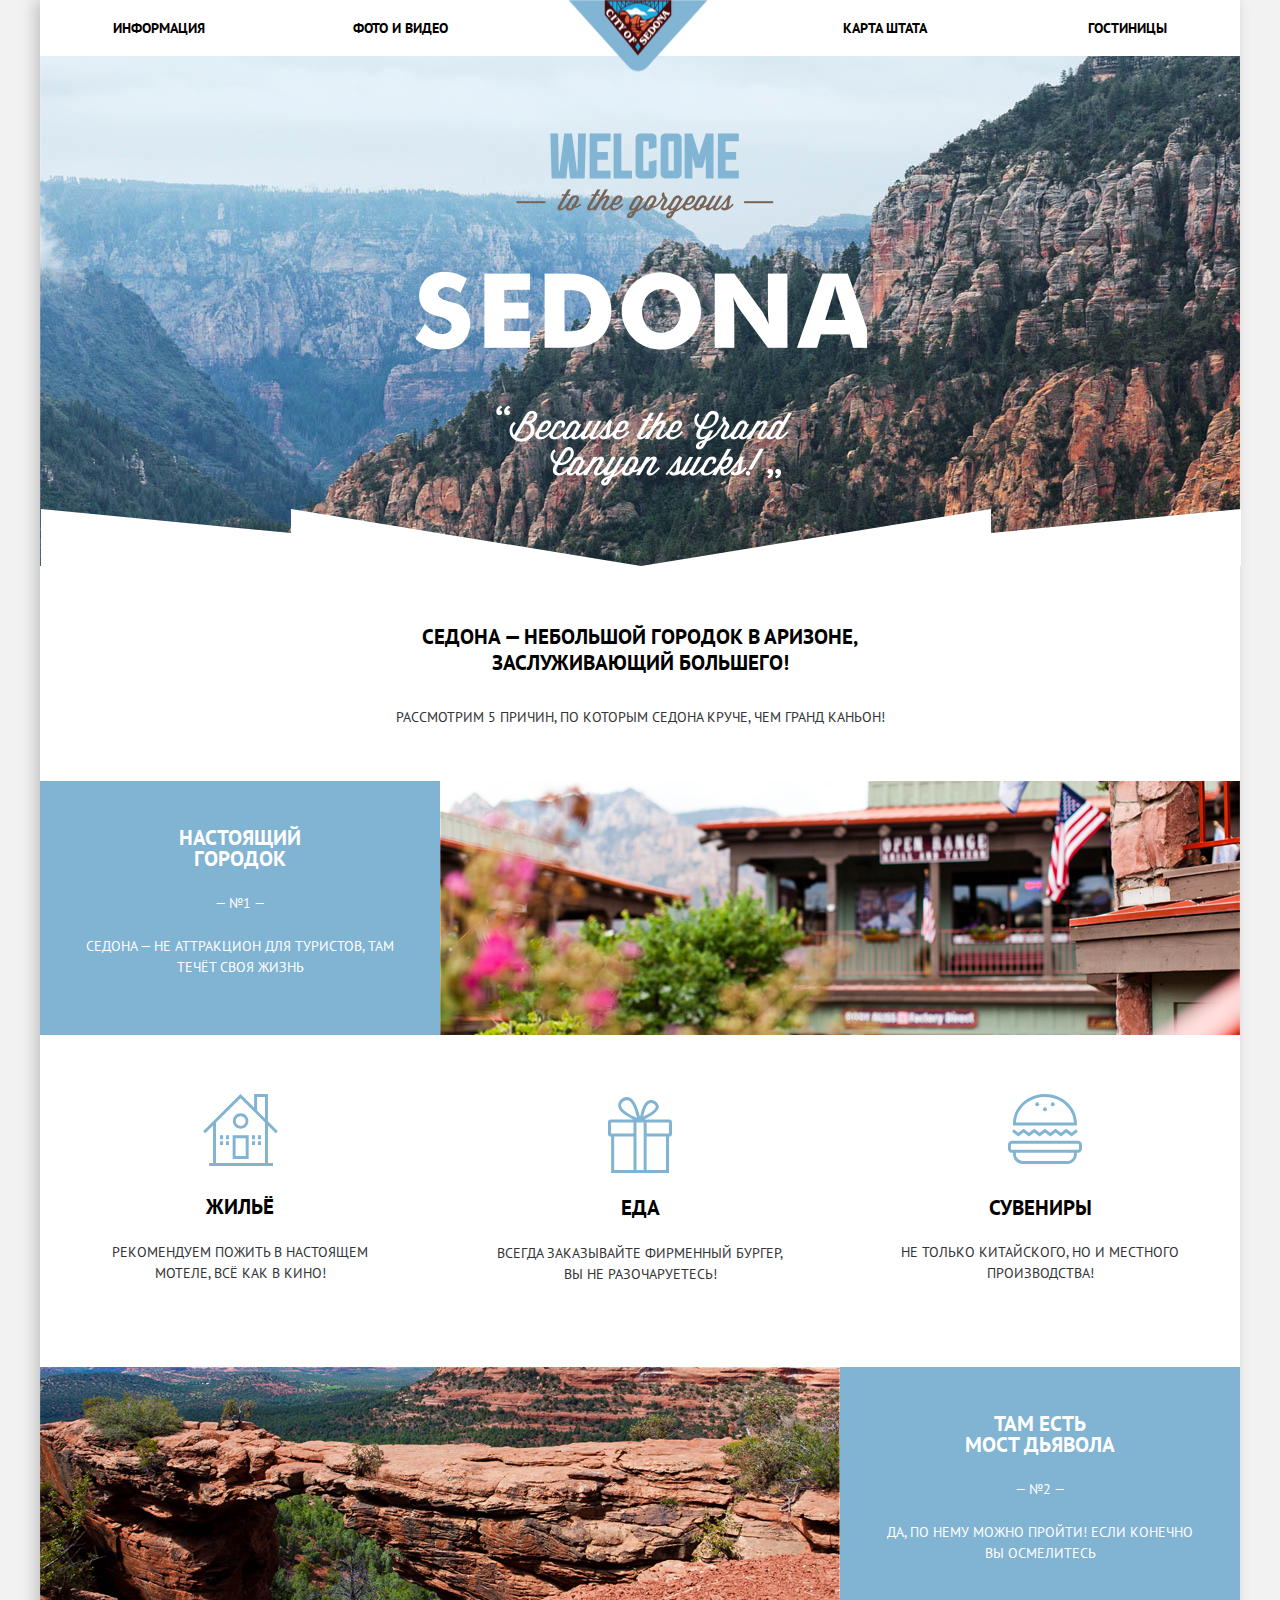
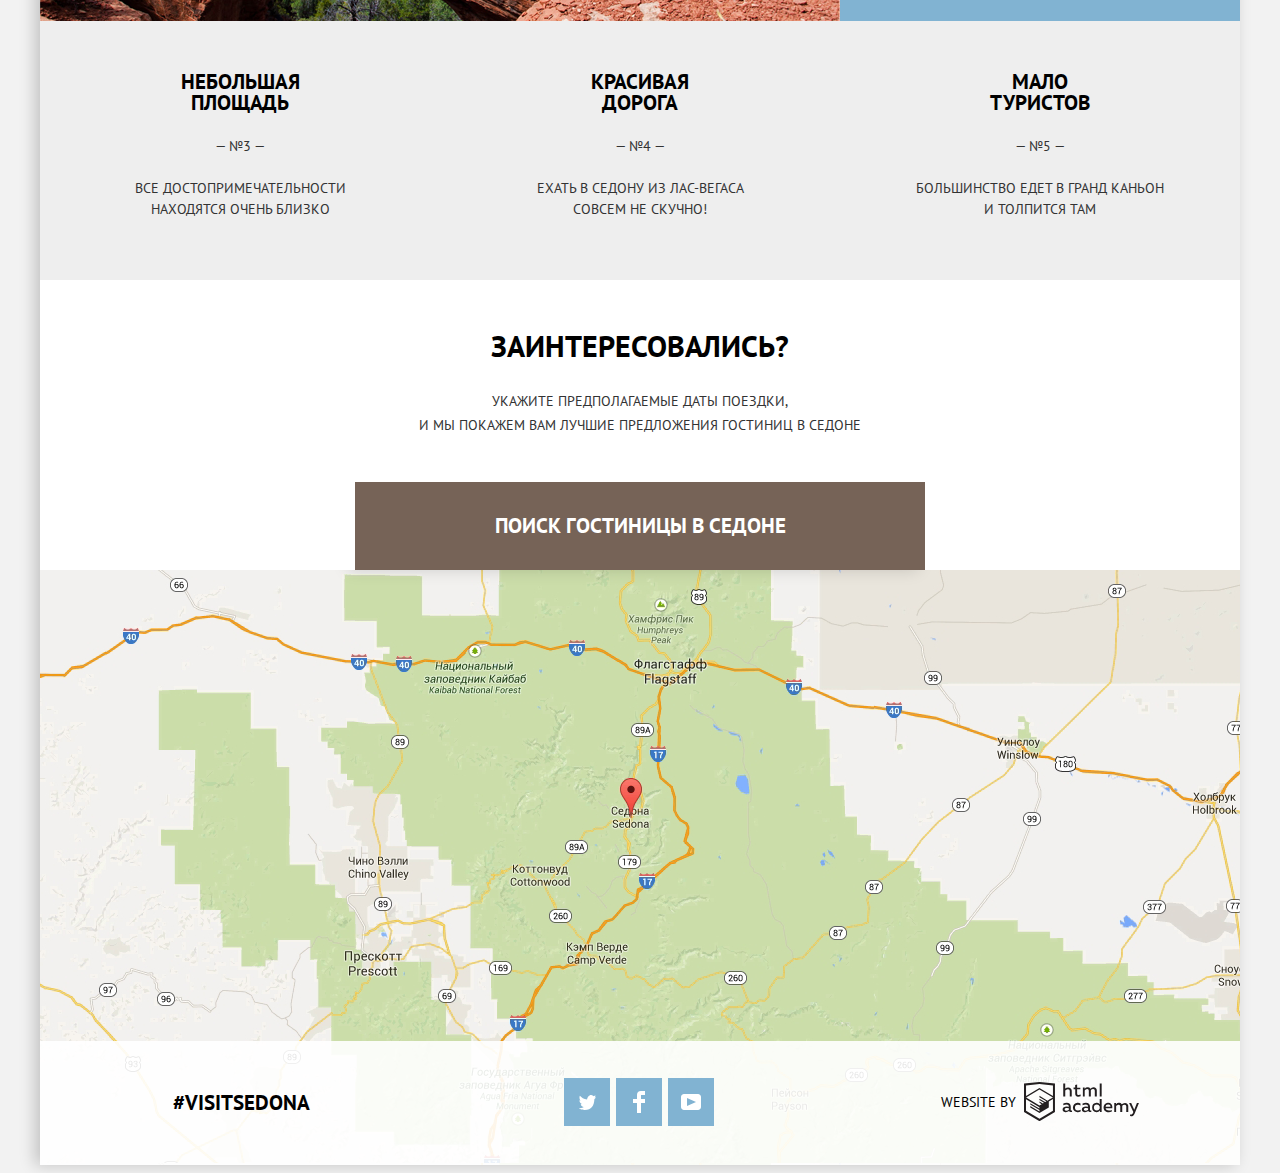
==== commit 38e84a2a: "Добавление работающей анимации формы" ====
--- a/index.html
+++ b/index.html
@@ -5,7 +5,7 @@
     <title>HTML Academy: Седона</title>
       <link href="https://fonts.googleapis.com/css?family=PT+Sans:400,700&display=swap&subset=cyrillic" rel="stylesheet">
       <link href="css/normalize.css" rel="stylesheet">
-      <link href="css/style.min.css" rel="stylesheet">
+      <link href="css/style.css" rel="stylesheet">
   </head>
   <body class="main-page">
   <div class="body-wrapper">
@@ -88,7 +88,7 @@
     <li class="features-item">
         <h3>Мало<br/>туристов</h3>
         <p>— №5 —</p>
-        <p>Большинство едет в гранд каньон и толпится там</p>
+        <p>Большинство едет в гранд каньон и&nbsp;толпится там</p>
     </li>
   </ul>
   </section>
@@ -105,30 +105,30 @@
       <fieldset>
         <div class="date-field">
           <label for="arrival-date">Дата заезда:</label>
-          <input class="unstyled" type="date" id="arrival-date" name="arrival-date" value="2017-04-24" required>
-          <button class="calendar-icon"><svg xmlns="http://www.w3.org/2000/svg" width="21" height="22" viewBox="0 0 21 22"><path d="M19.251 2.025h-2.845V.648c0-.381-.294-.689-.656-.689-.363 0-.656.308-.656.689v1.377h-3.938V.648c0-.381-.294-.689-.655-.689-.363 0-.657.308-.657.689v1.377H5.906V.648c0-.381-.294-.689-.656-.689-.363 0-.657.308-.657.689v1.377H1.75C.784 2.025 0 2.847 0 3.862v16.302C0 21.179.784 22 1.75 22h17.501c.966 0 1.749-.821 1.749-1.836V3.862c0-1.015-.783-1.837-1.749-1.837zm.437 18.139a.448.448 0 0 1-.437.459H1.75a.45.45 0 0 1-.438-.459V3.862a.45.45 0 0 1 .438-.459h2.844v1.378c0 .381.294.689.657.689.362 0 .656-.308.656-.689V3.403h3.938v1.378c0 .381.294.689.657.689.361 0 .655-.308.655-.689V3.403h3.938v1.378c0 .381.293.689.656.689.362 0 .656-.308.656-.689V3.403h2.845c.241 0 .437.206.437.459v16.302z"/><path d="M4.594 8.225h2.625v2.066H4.594zM4.594 11.668h2.625v2.067H4.594zM4.594 15.112h2.625v2.066H4.594zM9.188 15.112h2.625v2.066H9.188zM9.188 11.668h2.625v2.067H9.188zM9.188 8.225h2.625v2.066H9.188zM13.781 15.112h2.625v2.066h-2.625zM13.781 11.668h2.625v2.067h-2.625zM13.781 8.225h2.625v2.066h-2.625z"/></svg></button>
+          <input class="unstyled" type="text" id="arrival-date" name="arrival-date" placeholder="24 апреля 2017" required>
+          <button class="calendar-icon" aria-label="Выбор даты"><svg xmlns="http://www.w3.org/2000/svg" width="21" height="22" viewBox="0 0 21 22"><path d="M19.251 2.025h-2.845V.648c0-.381-.294-.689-.656-.689-.363 0-.656.308-.656.689v1.377h-3.938V.648c0-.381-.294-.689-.655-.689-.363 0-.657.308-.657.689v1.377H5.906V.648c0-.381-.294-.689-.656-.689-.363 0-.657.308-.657.689v1.377H1.75C.784 2.025 0 2.847 0 3.862v16.302C0 21.179.784 22 1.75 22h17.501c.966 0 1.749-.821 1.749-1.836V3.862c0-1.015-.783-1.837-1.749-1.837zm.437 18.139a.448.448 0 0 1-.437.459H1.75a.45.45 0 0 1-.438-.459V3.862a.45.45 0 0 1 .438-.459h2.844v1.378c0 .381.294.689.657.689.362 0 .656-.308.656-.689V3.403h3.938v1.378c0 .381.294.689.657.689.361 0 .655-.308.655-.689V3.403h3.938v1.378c0 .381.293.689.656.689.362 0 .656-.308.656-.689V3.403h2.845c.241 0 .437.206.437.459v16.302z"/><path d="M4.594 8.225h2.625v2.066H4.594zM4.594 11.668h2.625v2.067H4.594zM4.594 15.112h2.625v2.066H4.594zM9.188 15.112h2.625v2.066H9.188zM9.188 11.668h2.625v2.067H9.188zM9.188 8.225h2.625v2.066H9.188zM13.781 15.112h2.625v2.066h-2.625zM13.781 11.668h2.625v2.067h-2.625zM13.781 8.225h2.625v2.066h-2.625z"/></svg></button>
         </div>
         <div class="date-field">
           <label for="departure-date">Дата выезда:</label>
-          <input class="unstyled" type="date" id="departure-date" name="departure-date" value="2017-06-04" required>
-          <button class="calendar-icon"><svg xmlns="http://www.w3.org/2000/svg" width="21" height="22" viewBox="0 0 21 22"><path d="M19.251 2.025h-2.845V.648c0-.381-.294-.689-.656-.689-.363 0-.656.308-.656.689v1.377h-3.938V.648c0-.381-.294-.689-.655-.689-.363 0-.657.308-.657.689v1.377H5.906V.648c0-.381-.294-.689-.656-.689-.363 0-.657.308-.657.689v1.377H1.75C.784 2.025 0 2.847 0 3.862v16.302C0 21.179.784 22 1.75 22h17.501c.966 0 1.749-.821 1.749-1.836V3.862c0-1.015-.783-1.837-1.749-1.837zm.437 18.139a.448.448 0 0 1-.437.459H1.75a.45.45 0 0 1-.438-.459V3.862a.45.45 0 0 1 .438-.459h2.844v1.378c0 .381.294.689.657.689.362 0 .656-.308.656-.689V3.403h3.938v1.378c0 .381.294.689.657.689.361 0 .655-.308.655-.689V3.403h3.938v1.378c0 .381.293.689.656.689.362 0 .656-.308.656-.689V3.403h2.845c.241 0 .437.206.437.459v16.302z"/><path d="M4.594 8.225h2.625v2.066H4.594zM4.594 11.668h2.625v2.067H4.594zM4.594 15.112h2.625v2.066H4.594zM9.188 15.112h2.625v2.066H9.188zM9.188 11.668h2.625v2.067H9.188zM9.188 8.225h2.625v2.066H9.188zM13.781 15.112h2.625v2.066h-2.625zM13.781 11.668h2.625v2.067h-2.625zM13.781 8.225h2.625v2.066h-2.625z"/></svg></button>
+          <input class="unstyled" type="text" id="departure-date" name="departure-date" placeholder="4 июля 2017" required>
+          <button class="calendar-icon" aria-label="Выбор даты"><svg xmlns="http://www.w3.org/2000/svg" width="21" height="22" viewBox="0 0 21 22"><path d="M19.251 2.025h-2.845V.648c0-.381-.294-.689-.656-.689-.363 0-.656.308-.656.689v1.377h-3.938V.648c0-.381-.294-.689-.655-.689-.363 0-.657.308-.657.689v1.377H5.906V.648c0-.381-.294-.689-.656-.689-.363 0-.657.308-.657.689v1.377H1.75C.784 2.025 0 2.847 0 3.862v16.302C0 21.179.784 22 1.75 22h17.501c.966 0 1.749-.821 1.749-1.836V3.862c0-1.015-.783-1.837-1.749-1.837zm.437 18.139a.448.448 0 0 1-.437.459H1.75a.45.45 0 0 1-.438-.459V3.862a.45.45 0 0 1 .438-.459h2.844v1.378c0 .381.294.689.657.689.362 0 .656-.308.656-.689V3.403h3.938v1.378c0 .381.294.689.657.689.361 0 .655-.308.655-.689V3.403h3.938v1.378c0 .381.293.689.656.689.362 0 .656-.308.656-.689V3.403h2.845c.241 0 .437.206.437.459v16.302z"/><path d="M4.594 8.225h2.625v2.066H4.594zM4.594 11.668h2.625v2.067H4.594zM4.594 15.112h2.625v2.066H4.594zM9.188 15.112h2.625v2.066H9.188zM9.188 11.668h2.625v2.067H9.188zM9.188 8.225h2.625v2.066H9.188zM13.781 15.112h2.625v2.066h-2.625zM13.781 11.668h2.625v2.067h-2.625zM13.781 8.225h2.625v2.066h-2.625z"/></svg></button>
         </div>
 
         <div class="number-count">
           <div class="number-container">
             <label for="adults-number">Взрослые:</label>
               <div class="adults-imput-wrapper">
-                <span class="minus-icon"></span>
-                <input class="number" type="text" id="adults-number" name="adults-number" value="2" pattern="[0-9]{1}-[0-9]{2}" required>
-                <span class="plus-icon"></span>
+                <span class="minus-icon" tabindex="0" aria-label="Минус"></span>
+                <input class="number" type="text" id="adults-number" name="adults-number" placeholder="2" pattern="[0-9]{1}-[0-9]{2}" required>
+                <span class="plus-icon" tabindex="0" aria-label="Плюс"></span>
               </div>
           </div>
           <div class="number-container">
-            <label for="children-number">Дети:</label>
+            <label class="children-number" for="children-number">Дети:</label>
               <div class="children-imput-wrapper">
-                <span class="minus-icon"></span>
-                <input class="number" type="text" id="children-number" name="children-number" value="0" pattern="[0-9]{1}-[0-9]{2}" required>
-                <span class="plus-icon"></span>
+                <span class="minus-icon" tabindex="0" aria-label="Минус"></span>
+                <input class="number" type="text" id="children-number" name="children-number" placeholder="0" pattern="[0-9]{1}-[0-9]{2}" required>
+                <span class="plus-icon" tabindex="0" aria-label="Плюс"></span>
               </div>
           </div>
         </div>
@@ -142,7 +142,7 @@
   </section>
   <section class="map">
     <h2 class="visually-hidden">Карта</h2>
-      <iframe src="https://www.google.com/maps/embed?pb=!1m18!1m12!1m3!1d592848.6057064519!2d-112.19402160121012!3d34.825722179373386!2m3!1f0!2f0!3f0!3m2!1i1024!2i768!4f13.1!3m3!1m2!1s0x872da132f942b00d%3A0x5548c523fa6c8efd!2z0KHQtdC00L7QvdCwLCDQkNGA0LjQt9C-0L3QsCA4NjMzNiwg0KHQqNCQ!5e0!3m2!1sru!2sro!4v1558158769281!5m2!1sru!2sro" width="1200" height="595" frameborder="0" style="border:0" allowfullscreen aria-lable="Местоположение Седоны на карте"></iframe>
+      <iframe src="https://www.google.com/maps/embed?pb=!1m18!1m12!1m3!1d592848.6057064519!2d-112.19402160121012!3d34.825722179373386!2m3!1f0!2f0!3f0!3m2!1i1024!2i768!4f13.1!3m3!1m2!1s0x872da132f942b00d%3A0x5548c523fa6c8efd!2z0KHQtdC00L7QvdCwLCDQkNGA0LjQt9C-0L3QsCA4NjMzNiwg0KHQqNCQ!5e0!3m2!1sru!2sro!4v1558158769281!5m2!1sru!2sro" width="1200" height="595" style="border:0" allowfullscreen></iframe>
   </section>
 </main>
 
--- a/css/style.css
+++ b/css/style.css
@@ -0,0 +1,2091 @@
+html {
+  -webkit-box-sizing: border-box;
+          box-sizing: border-box;
+}
+
+body {
+  position: relative;
+  margin: 0;
+  padding: 0;
+
+  line-height: 26px;
+  font-family: "PT Sans", Arial, sans-serif;
+  font-size: 14px;
+  font-weight: normal;
+  text-transform: capitalize;
+  text-align: center;
+
+  background-color: #f2f2f2;
+}
+
+.body-wrapper {
+  width: 1200px;
+  margin: 0 auto;
+
+  background-color: #ffffff;
+  -webkit-box-shadow: -5px 0px 15px 0px rgba(0, 0, 0, 0.2);
+          box-shadow: -5px 0px 15px 0px rgba(0, 0, 0, 0.2);
+}
+
+/*==============================================ШАПКА============================================================*/
+
+.header {
+  margin: 0;
+  padding: 0;
+}
+
+.navigation {
+  position: relative;
+  z-index: 3;
+
+  display: -webkit-box;
+
+  display: -ms-flexbox;
+
+  display: flex;
+
+  margin: 0;
+  padding: 0;
+  border: none;
+
+  background-color: #ffffff;
+}
+
+.navigation-list {
+  display: -webkit-box;
+  display: -ms-flexbox;
+  display: flex;
+  -webkit-box-orient: horizontal;
+  -webkit-box-direction: normal;
+      -ms-flex-direction: row;
+          flex-direction: row;
+  -ms-flex-wrap: wrap;
+      flex-wrap: wrap;
+
+  width: 1200px;
+  margin: 0;
+  padding: 0 73px;
+  -webkit-box-sizing: border-box;
+          box-sizing: border-box;
+
+  line-height: 26px;
+  font-size: 14px;
+  font-weight: bold;
+  text-transform: capitalize;
+  text-align: center;
+
+  background-color: #ffffff;
+  color: #000000;
+}
+
+.navigation-list li {
+  width: 240px;
+  margin: 0;
+  padding: 15px 0;
+  border: 0;
+
+  vertical-align: middle;
+
+  list-style: none;
+}
+
+.navigation-list li:first-child,
+.navigation-list li:nth-child(2)  {
+  text-align: left;
+}
+
+.navigation-list li:last-child,
+.navigation-list li:nth-child(3)  {
+  text-align: right;
+}
+
+.navigation-list li:nth-child(2)  {
+  margin-right: 47px;
+}
+
+.navigation-list li:nth-child(3)  {
+  margin-left: 47px;
+}
+
+.navigation-list a {
+  margin: 0;
+  padding: 0;
+
+  line-height: 26px;
+  font-size: 14px;
+  font-weight: bold;
+  text-transform: capitalize;
+
+  background-color: #ffffff;
+  color: #000000;
+  cursor: pointer;
+
+  list-style: none;
+  text-decoration: none;
+}
+
+.navigation-list a:hover {
+  color: #81b3d2;
+}
+
+.navigation-list a:focus {
+  color: #b2b2b2;
+}
+
+.navigation-list a:active,
+.navigation-list .active {
+  color: #7f6d62;
+}
+
+.main-logo {
+  position: absolute;
+  z-index: 1;
+  top: 0;
+  left: 528px;
+
+  display: block;
+  width: 140px;
+  height: 72px;
+}
+/*====================================================INTRODUCTION-pics===================================================*/
+
+.introduction-images {
+  position: relative;
+  display: block;
+  width: auto;
+  height: 510px;
+
+  margin: 0;
+  padding: 0;
+
+  background-color: #ffffff;
+}
+
+.sedona-background {
+  position: absolute;
+  z-index: 1;
+
+  width: 1200px;
+  height: 510px;
+  top: 0;
+
+  background-color: #81b3d2;
+  background-image: url("../img/background_photo.jpg");
+  background-repeat: no-repeat;
+}
+
+.sedona-background::before {
+  content: url("../img/polygon.svg");
+
+  position: absolute;
+  z-index: 5;
+  bottom: -2px;
+  left: 0;
+
+  width: 1201px;
+  height: 59px;
+}
+
+.welcome-img {
+  position: absolute;
+  z-index: 4;
+  top: 77px;
+  left: 375px;
+
+  width: 452px;
+  height: 353px;
+
+  background-image: url("../img/welcome.svg");
+  background-repeat: no-repeat;
+}
+
+/*=============================================INTRODUCTION-text==========================================================*/
+
+.intro-text {
+  display: -webkit-box;
+  display: -ms-flexbox;
+  display: flex;
+
+  width: 1200px;
+  margin: 0;
+
+  background-color: #ffffff;
+}
+
+.intro-title {
+  position: relative;
+  z-index: 2;
+
+  display: -webkit-box;
+
+  display: -ms-flexbox;
+
+  display: flex;
+  -webkit-box-orient: vertical;
+  -webkit-box-direction: normal;
+      -ms-flex-direction: column;
+          flex-direction: column;
+
+  width: 576px;
+
+  margin: 0 auto;
+  padding: 58px 0 51px 0;
+
+  background-color: #ffffff;
+}
+
+.intro-title h1 {
+
+  width: 576px;
+  margin: 0;
+  margin-bottom: 14px;
+  padding: 0;
+
+  line-height: 26px;
+  font-size: 21px;
+  font-weight: bold;
+  text-transform: uppercase;
+  text-align: center;
+
+  color: #000000;
+  background-color: #ffffff;
+}
+
+.intro-title p {
+
+  width: 576px;
+  margin: 0;
+  margin-top: 14px;
+
+  line-height: 26px;
+  font-size: 14px;
+  font-weight: normal;
+  text-align: center;
+
+  color: #333333;
+  background-color: #ffffff;
+  text-transform: uppercase;
+}
+
+/*==================================================================================================================*/
+
+.sedona-advantages {
+  z-index: 6;
+  position: relative;
+
+  display: -webkit-box;
+
+  display: -ms-flexbox;
+
+  display: flex;
+  -webkit-box-orient: vertical;
+  -webkit-box-direction: normal;
+      -ms-flex-direction: column;
+          flex-direction: column;
+  -ms-flex-wrap: wrap;
+      flex-wrap: wrap;
+
+  margin: 0;
+  padding: 0;
+
+  line-height: 21px;
+  font-size: 14px;
+  font-weight: normal;
+  text-align: center;
+  text-transform: uppercase;
+
+  color: #000000;
+  background-color: #ffffff;
+  list-style: none;
+}
+
+.city-description {
+  display: -webkit-box;
+  display: -ms-flexbox;
+  display: flex;
+  -webkit-box-orient: horizontal;
+  -webkit-box-direction: normal;
+      -ms-flex-direction: row;
+          flex-direction: row;
+  -ms-flex-wrap: wrap;
+      flex-wrap: wrap;
+  background-color: #ffffff;
+}
+
+.devil-bridge {
+  display: -webkit-box;
+  display: -ms-flexbox;
+  display: flex;
+  -webkit-box-orient: horizontal;
+  -webkit-box-direction: reverse;
+      -ms-flex-direction: row-reverse;
+          flex-direction: row-reverse;
+  -ms-flex-wrap: wrap;
+      flex-wrap: wrap;
+  background-color: #ffffff;
+}
+
+.city-description-text,
+.devil-bridge-text {
+  display: -webkit-box;
+  display: -ms-flexbox;
+  display: flex;
+  -webkit-box-orient: vertical;
+  -webkit-box-direction: normal;
+      -ms-flex-direction: column;
+          flex-direction: column;
+
+  -webkit-box-sizing: border-box;
+
+          box-sizing: border-box;
+
+  width: 400px;
+  padding: 46px 46px;
+  margin: 0;
+
+  background-color: #81b3d2;
+}
+
+.city-description-text h2,
+.devil-bridge-text h2 {
+  margin: 0;
+  margin-bottom: 13px;
+  padding: 0;
+
+  line-height: 21px;
+  font-size: 21px;
+  font-weight: bold;
+
+  background-color: #81b3d2;
+  color: #ffffff;
+}
+
+.city-description-text p,
+.devil-bridge-text p {
+
+  margin: 11px 0;
+
+  line-height: 21px;
+  font-size: 14px;
+  font-weight: normal;
+
+  background-color: #81b3d2;
+  color: #ffffff;
+  text-transform: uppercase;
+  list-style: none;
+}
+
+.city-description-image {
+  display: -webkit-box;
+  display: -ms-flexbox;
+  display: flex;
+
+  width: 800px;
+  padding: 0;
+  margin: 0;
+
+  background-color: #81b3d2;
+  background-image: url("../img/city_description_1.jpg");
+  background-repeat: no-repeat;
+  background-size: cover;
+}
+
+.devil-bridge-image  {
+  display: -webkit-box;
+  display: -ms-flexbox;
+  display: flex;
+
+  width: 800px;
+  padding: 0;
+  margin: 0;
+
+  background-color: #81b3d2;
+  background-image: url("../img/city_description_2.jpg");
+  background-repeat: no-repeat;
+  background-size: cover;
+}
+
+.features h3,
+.features-list h3{
+  margin: 0;
+
+  line-height: 21px;
+  font-size: 21px;
+  font-weight: bold;
+  text-transform: uppercase;
+}
+
+.features p,
+.features-list p {
+  line-height: 21px;
+  font-size: 14px;
+  font-weight: normal;
+  text-transform: uppercase;
+  color: #333333;
+}
+
+.city-options {
+  display: -webkit-box;
+  display: -ms-flexbox;
+  display: flex;
+  -webkit-box-orient: horizontal;
+  -webkit-box-direction: normal;
+      -ms-flex-direction: row;
+          flex-direction: row;
+
+  -webkit-box-sizing: border-box;
+
+          box-sizing: border-box;
+
+  margin: 0;
+  padding: 59px 0 82px;
+
+  list-style: none;
+}
+
+.city-options p {
+  margin-top: 25px;
+  margin-bottom: 0;
+  padding: 0 55px;
+  color: #333333;
+}
+
+.city-options .souvenirs {
+  margin-top: 24px;
+}
+
+.option-items {
+  display: -webkit-box;
+  display: -ms-flexbox;
+  display: flex;
+  -webkit-box-orient: vertical;
+  -webkit-box-direction: normal;
+      -ms-flex-direction: column;
+          flex-direction: column;
+  -ms-flex-wrap: wrap;
+      flex-wrap: wrap;
+
+  width: 400px;
+
+  list-style: none;
+}
+
+.motel-icon::before {
+  content: url("../img/icon-1.svg");
+  position: relative;
+
+  display: block;
+  margin: 0 auto;
+  margin-bottom: 30px;
+  width: 75px;
+  height: 72px;
+
+  fill: #81b3d2;
+}
+
+.food-icon::before {
+  content: url("../img/icon-2.svg");
+  position: relative;
+
+  display: block;
+  margin: 0 auto;
+  margin-bottom: 30px;
+  padding-top: 3px;
+  width: 74px;
+  height: 70px;
+
+  fill: #81b3d2;
+}
+
+.souvenir-icon::before {
+  content: url("../img/icon-3.svg");
+  position: relative;
+
+  display: block;
+  margin: 0 auto;
+  margin-bottom: 27px;
+  padding-top: 0;
+  width: 64px;
+  height: 76px;
+
+  fill: #81b3d2;
+}
+
+.features-list {
+  display: -webkit-box;
+  display: -ms-flexbox;
+  display: flex;
+  margin: 0;
+  padding: 50px 0 60px;
+
+  -webkit-box-sizing: border-box;
+
+          box-sizing: border-box;
+
+  list-style: none;
+  background-color: #eeeeee;
+}
+
+.features-item {
+  display: -webkit-box;
+  display: -ms-flexbox;
+  display: flex;
+  -webkit-box-orient: vertical;
+  -webkit-box-direction: normal;
+      -ms-flex-direction: column;
+          flex-direction: column;
+  -ms-flex-wrap: wrap;
+      flex-wrap: wrap;
+
+  width: 400px;
+  margin: 0;
+  padding: 0 69px;
+  -webkit-box-sizing: border-box;
+          box-sizing: border-box;
+
+  background-color: #eeeeee;
+  list-style: none;
+}
+
+.features-item h3 {
+  padding-top: 0;
+  padding-bottom: 23px;
+  background-color: #eeeeee;
+}
+
+.features-item p {
+  margin-top: 0;
+  margin-bottom: 21px;
+  background-color: #eeeeee;
+  color: #333333;
+}
+
+.features-item p:last-of-type {
+  margin-bottom: 0;
+}
+
+/*===================================================ФОРМА==========================================================*/
+
+.hotel-search {
+  z-index: 5;
+  position: relative;
+  border: none;
+  background-color: #ffffff;
+  color: #000000;
+}
+
+.text {
+  z-index: 5;
+  position: relative;
+  display: -webkit-box;
+  display: -ms-flexbox;
+  display: flex;
+  -webkit-box-orient: vertical;
+  -webkit-box-direction: normal;
+      -ms-flex-direction: column;
+          flex-direction: column;
+  -webkit-box-pack: center;
+      -ms-flex-pack: center;
+          justify-content: center;
+  background-color: #ffffff;
+ }
+
+.search-container h2 {
+  padding-top: 48px;
+  margin: 0;
+
+  line-height: 36px;
+  font-size: 30px;
+  font-weight: bold;
+  text-transform: uppercase;
+}
+
+.search-container p {
+  padding-top: 25px;
+  margin: 0;
+
+  line-height: 24px;
+  font-size: 14px;
+  font-weight: normal;
+  text-transform: uppercase;
+  color: #333333;
+}
+
+.open-form-button {
+  z-index: 2;
+  margin: 45px auto;
+  margin-bottom: 0;
+  padding: 31px;
+  width: 570px;
+
+  line-height: 26px;
+  font-size: 21px;
+  font-weight: bold;
+  text-align: center;
+
+  color: #ffffff;
+  vertical-align: middle;
+  text-transform: uppercase;
+
+  background-color: #766357;
+  border: none;
+  outline: none;
+}
+
+.open-form-button:hover {
+  background-color: #766357;
+  outline: none;
+}
+
+.open-form-button:focus {
+  background-color: #604e43;
+  outline: none;
+}
+
+.open-form-button:active {
+  background-color: #503e33;
+  color: #857871;
+  outline: none;
+}
+
+.hotel-search-modal {
+  z-index: 1;
+  display: block;
+  position: relative;
+  background-color: #ffffff;
+}
+
+.hotel-search-form {
+  display: none;
+  z-index: -1;
+  position: absolute;
+  left: 0;
+  right: 0;
+  margin-left: auto;
+  margin-right: auto;
+
+  display: -webkit-box;
+
+  display: -ms-flexbox;
+
+  display: flex;
+  -webkit-box-orient: vertical;
+  -webkit-box-direction: normal;
+      -ms-flex-direction: column;
+          flex-direction: column;
+
+  width: 570px;
+  padding: 54px 56px;
+  -webkit-box-sizing: border-box;
+          box-sizing: border-box;
+
+  color: #000000;
+  background-color: #ffffff;
+  -webkit-box-shadow: -7px 0px 15px 0px rgba(0, 0, 0, 0.15);
+          box-shadow: -7px 0px 15px 0px rgba(0, 0, 0, 0.15);
+
+  transform: translateY(-100%);
+  transition: transform ease 0.6s;
+/*
+  -webkit-animation-name: lift-up;
+          animation-name: lift-up;
+  -webkit-animation-duration: 0.6s;
+          animation-duration: 0.6s;*/
+}
+
+.display-form {
+  z-index: 1;
+  display: block;
+  position: absolute;
+  background-color: #ffffff;
+
+  transform: translateY(0);
+  transition: transform ease 0.6s;
+/*
+  -webkit-animation-name: dropdown;
+          animation-name: dropdown;
+  -webkit-animation-duration: 0.6s;
+          animation-duration: 0.6s;*/
+}
+
+.hotel-search-form fieldset {
+  display: -webkit-box;
+  display: -ms-flexbox;
+  display: flex;
+  -webkit-box-orient: vertical;
+  -webkit-box-direction: normal;
+      -ms-flex-direction: column;
+          flex-direction: column;
+  padding: 0;
+  border: none;
+}
+
+.date-field {
+  display: -webkit-box;
+  display: -ms-flexbox;
+  display: flex;
+  -webkit-box-orient: horizontal;
+  -webkit-box-direction: normal;
+      -ms-flex-direction: row;
+          flex-direction: row;
+
+  margin-top: 0;
+  margin-bottom: 29px;
+  padding: 0;
+
+  text-align: left;
+  font-size: 14px;
+  font-weight: bold;
+  line-height: 26px;
+  text-transform: uppercase;
+}
+
+.date-field {
+  position: relative;
+}
+
+.date-field label {
+  margin-right: 10px;
+  padding: 0;
+  padding-top: 6px;
+}
+
+.date-field input[type="text"] {
+  -webkit-box-sizing: border-box;
+          box-sizing: border-box;
+
+  width: 347px;
+  padding: 6px 12px;
+  padding-right: 30px;
+  margin-left: auto;
+
+  font: inherit;
+  border: none;
+  background-color: #f2f2f2;
+  text-transform: uppercase;
+  -webkit-appearance: textfield;
+  -webkit-rtl-ordering: logical;
+  -moz-appearance: textfield;
+       appearance: textfield;
+  rtl-ordering: logical;
+}
+
+
+.date-field input[type="text"]::-webkit-input-placeholder {
+  color: #000000;
+}
+
+.date-field input[type="text"]::-moz-placeholder {
+  color: #000000;
+}
+
+.date-field input[type="text"]:-moz-placeholder {
+  color: #000000;
+}
+
+.date-field input[type="text"]:-ms-input-placeholder {
+  color: #000000;
+}
+
+.date-field input[type="text"]:focus::-webkit-input-placeholder {
+  color: transparent;
+}
+
+.date-field input[type="text"]:focus::-moz-placeholder {
+  color: transparent;
+}
+
+.date-field input[type="text"]:focus:-moz-placeholder {
+  color: transparent;
+}
+
+.date-field input[type="text"]:focus:-ms-input-placeholder {
+  color: transparent;
+}
+
+.date-field .calendar-icon {
+  display: block;
+  position: absolute;
+  top: 8px;
+  right: 12px;
+
+  width: 21px;
+  height: 22px;
+  padding: 0;
+  border: none;
+
+  background-color: transparent;
+}
+
+.calendar-icon svg {
+  fill: #a9a9a9;
+}
+
+.calendar-icon:hover svg {
+  fill: #000000;
+}
+
+.calendar-icon:active svg {
+  fill: #81b3d2;
+}
+
+.unstyled::-webkit-inner-spin-button,
+.unstyled::-webkit-calendar-picker-indicator,
+.unstyled::-webkit-clear-button  {
+  display: none;
+  -webkit-appearance: none;
+  appearance: none;
+}
+
+.date-field .unstyled:hover {
+  background-color: #ebebeb;
+}
+
+.date-field .unstyled:focus,
+.date-field .unstyled:active {
+  background-color: #ffffff;
+  border: 2px solid #e5e5e5;
+  padding: 4px 10px;
+  outline: none;
+  -webkit-box-sizing: border-box;
+          box-sizing: border-box;
+}
+
+.number-count {
+  display: -webkit-box;
+  display: -ms-flexbox;
+  display: flex;
+  -webkit-box-orient: horizontal;
+  -webkit-box-direction: normal;
+      -ms-flex-direction: row;
+          flex-direction: row;
+
+  margin-bottom: 29px;
+
+  text-align: left;
+  font-size: 14px;
+  font-weight: bold;
+  line-height: 26px;
+  text-transform: uppercase;
+}
+
+.number-container {
+  position: relative;
+
+  display: -webkit-box;
+
+  display: -ms-flexbox;
+
+  display: flex;
+  -webkit-box-orient: horizontal;
+  -webkit-box-direction: normal;
+      -ms-flex-direction: row;
+          flex-direction: row;/*
+  -webkit-box-pack: justify;
+      -ms-flex-pack: justify;
+          justify-content: space-between;*/
+
+  width: 229px;
+  margin-top: 0;
+}
+
+.number-container label {
+  padding-top: 6px;
+  margin-right: 39px;
+}
+
+label.children-number {
+  padding-top: 6px;
+  margin-right: 28px;
+}
+
+.number-container:nth-child(2) {
+  -webkit-box-pack: end;
+      -ms-flex-pack: end;
+          justify-content: flex-end;
+}
+
+.adults-imput-wrapper,
+.children-imput-wrapper {
+  position: relative;
+}
+
+.number-container input {
+  width: 114px;
+  margin: 0;
+  padding: 6px 20px;
+  -webkit-box-sizing: border-box;
+          box-sizing: border-box;
+
+  font: inherit;
+  text-align: center;
+
+  border: none;
+  background-color: #f2f2f2;
+}
+
+.number-container input:hover {
+  background-color: #ebebeb;
+}
+
+.number-container input:focus,
+.number-container input:active {
+  margin: 0;
+  padding: 4px 18px;
+  -webkit-box-sizing: border-box;
+          box-sizing: border-box;
+
+  background-color: #ffffff;
+  border: 2px solid #e5e5e5;
+  outline: none;
+}
+
+.number-container input[type="text"]::-webkit-input-placeholder {
+  color: #000000;
+}
+
+.number-container input[type="text"]::-moz-placeholder {
+  color: #000000;
+}
+
+.number-container input[type="text"]:-moz-placeholder {
+  color: #000000;
+}
+
+.number-container input[type="text"]:-ms-input-placeholder {
+  color: #000000;
+}
+
+.number-container input[type="text"]:focus::-webkit-input-placeholder {
+  color: transparent;
+}
+
+.number-container input[type="text"]:focus::-moz-placeholder {
+  color: transparent;
+}
+
+.number-container input[type="text"]:focus:-moz-placeholder {
+  color: transparent;
+}
+
+.number-container input[type="text"]:focus:-ms-input-placeholder {
+  color: transparent;
+}
+.number-container .minus-icon {
+  position: absolute;
+  top: 0;
+  left: 0;
+
+  width: 39px;
+  height: 39px;
+  border: none;
+  background-color: transparent;
+}
+
+.number-container .plus-icon {
+  position: absolute;
+  top: 0;
+  right: 0;
+
+  width: 39px;
+  height: 39px;
+  border: none;
+  background-color: transparent;
+}
+
+.minus-icon::before {
+  content: "";
+  position: absolute;
+  top: 18px;
+  left: 14px;
+
+  display: block;
+  width: 11px;
+  height: 3px;
+  padding: 0;
+
+  border: none;
+  outline: none;
+  background-color: #a9a9a9;
+}
+
+.plus-icon::before {
+  content: "";
+  position: absolute;
+  top: 18px;
+  right: 14px;
+
+  display: block;
+  width: 11px;
+  height: 3px;
+  background-color: #a9a9a9;
+}
+
+.plus-icon::after  {
+  content: "";
+  position: absolute;
+  top: 18px;
+  right: 14px;
+
+  display: block;
+  width: 11px;
+  height: 3px;
+  background-color: #a9a9a9;
+  -webkit-transform: rotate(90deg);
+      -ms-transform: rotate(90deg);
+          transform: rotate(90deg);
+}
+
+.minus-icon:hover::before {
+  background-color: #000000;
+}
+
+.plus-icon:hover::before {
+  background-color: #000000;
+}
+
+.plus-icon:hover::after {
+  background-color: #000000;
+}
+
+.minus-icon:focus::before,
+.minus-icon:active::before {
+  background-color: #81b3d2;
+}
+
+.plus-icon:focus::before,
+.plus-icon:active::before {
+  background-color: #81b3d2;
+}
+
+.plus-icon:focus::after,
+.plus-icon:active::after {
+  background-color: #81b3d2;
+}
+/*=======================================================================================================================*/
+
+.search-button {
+  padding: 16px 195px;
+  margin-top: 25px;
+
+  line-height: 26px;
+  font-size: 21px;
+  font-weight: bold;
+  text-align: center;
+
+  color: #ffffff;
+  vertical-align: middle;
+  text-transform: uppercase;
+
+  background-color: #81b3d2;
+  border: none;
+  outline: none;
+}
+
+.search-button:hover,
+.search-button:focus {
+  background-color: #669ec0;
+}
+
+.search-button:active {
+  background-color: #5496bd;
+  color: #88b6d1;
+}
+
+/*=======================================================================================================================*/
+
+.map {
+  display: block;
+  height: 595px;
+
+  background-color: #ffffff;
+  background-image: url("../img/map.png");
+}
+
+.visually-hidden {
+  position: absolute;
+
+  width: 1px;
+  height: 1px;
+  margin: -1px;
+  border: 0;
+  padding: 0;
+
+  white-space: nowrap;
+
+  -webkit-clip-path: inset(100%);
+
+          clip-path: inset(100%);
+  clip: rect(0 0 0 0);
+
+  overflow: hidden;
+}
+
+/*===============================================СТИЛИ ДЛЯ hotels.html===================================================*/
+.search-preferences {
+  position: relative;
+  min-height: 217px;
+  padding: 0 70px;
+  -webkit-box-sizing: border-box;
+          box-sizing: border-box;
+
+  font-style: normal;
+  font-size: 14px;
+  text-transform: uppercase;
+  line-height: 21px;
+  color: #ffffff;
+
+  background-color: #ffffff;
+}
+
+.search-preferences-background {
+  position: absolute;
+  z-index: 0;
+  right: 0;
+
+  padding: 0;
+  height: 562px;
+  width: 1200px;
+
+  background-color: #81b3d2;
+  background-image: url("../img/hotels_background.jpg");
+  background-repeat: no-repeat;
+}
+
+.filter-form-container {
+  z-index: 1;
+
+  display: -webkit-box;
+
+  display: -ms-flexbox;
+
+  display: flex;
+  -webkit-box-orient: horizontal;
+  -webkit-box-direction: normal;
+      -ms-flex-direction: row;
+          flex-direction: row;
+  -ms-flex-wrap: wrap;
+      flex-wrap: wrap;
+  -webkit-box-pack: start;
+      -ms-flex-pack: start;
+          justify-content: flex-start;
+
+  padding-top: 28px;
+}
+
+.infrastructure {
+  z-index: 1;
+
+  display: -webkit-box;
+
+  display: -ms-flexbox;
+
+  display: flex;
+  -webkit-box-orient: vertical;
+  -webkit-box-direction: normal;
+      -ms-flex-direction: column;
+          flex-direction: column;
+
+  margin-right: 116px;
+  padding: 0;
+  border: none;
+
+  text-align: left;
+}
+
+.accomodation {
+  z-index: 1;
+
+  display: -webkit-box;
+
+  display: -ms-flexbox;
+
+  display: flex;
+  -webkit-box-orient: vertical;
+  -webkit-box-direction: normal;
+      -ms-flex-direction: column;
+          flex-direction: column;
+
+  margin-right: 113px;
+  padding: 0;
+  border: none;
+
+  text-align: left;
+}
+
+.infrastructure legend,
+.accomodation legend {
+  font-weight: bold;
+  font-size: 16px;
+}
+
+.infrastructure label,
+.accomodation label {
+  display: -webkit-box;
+  display: -ms-flexbox;
+  display: flex;
+  -ms-flex-line-pack: start;
+      align-content: flex-start;
+  text-align: left;
+  padding-bottom: 24px;
+  padding-left: 39px;
+  -webkit-box-sizing: border-box;
+          box-sizing: border-box;
+}
+
+.infrastructure label:focus,
+.accomodation label:focus {
+  outline: #4D90FE solid 3px;
+  user-select: auto;
+}
+
+.infrastructure input:focus ~ label,
+.accomodation input:focus ~ label {
+  outline: 2px solid #4D90FE;
+}
+
+.infrastructure-list,
+.accomodation-list {
+  position: relative;
+  margin: 0;
+  margin-top: 25px;
+  padding: 0;
+  list-style: none;
+}
+
+.infrastructure li:last-child,
+.accomodation li:last-child {
+  padding-bottom: 0px;
+}
+
+.infrastructure input[type="checkbox"]:checked,
+.infrastructure input[type="checkbox"]:not(:checked),
+.accomodation input[type="checkbox"]:checked,
+.accomodation input[type="checkbox"]:not(:checked) {
+  position: absolute;
+  left: -9999px;
+}
+
+.infrastructure input[type="checkbox"]:not(:checked) + label:before,
+.accomodation input[type="checkbox"]:not(checked) + label:before {
+    content: url("../img/checkbox-off.svg");
+    position: absolute;
+    left: 0;
+    width: 27px;
+    height: 21px;
+}
+
+
+.infrastructure input[type="checkbox"]:checked + label:before,
+.accomodation input[type="checkbox"]:checked + label:before {
+    content: url("../img/checkbox-on.svg");
+    position: absolute;
+    left: 0;
+    width: 27px;
+    height: 21px;
+}
+
+
+.infrastructure input[type="checkbox"]:disabled + label:before,
+.accomodation input[type="checkbox"]:disabled + label:before {
+    content: url("../img/checkbox-on.svg");
+    opacity: 0.4;
+    position: absolute;
+    left: 0;
+    width: 27px;
+    height: 21px;
+}
+/*===================================================ФИЛЬТР-ПОЛЗУНОК============================================================*/
+
+.filter-range {
+  z-index: 1;
+
+  display: -webkit-box;
+
+  display: -ms-flexbox;
+
+  display: flex;
+  -webkit-box-orient: vertical;
+  -webkit-box-direction: normal;
+      -ms-flex-direction: column;
+          flex-direction: column;
+  width: 328px;
+  margin-left: auto;
+  padding-left: 9px;
+  -webkit-box-sizing: border-box;
+          box-sizing: border-box;
+
+  color: #ffffff;
+}
+
+.filter-range-title {
+  margin-bottom: 9px;
+
+  font-size: 16px;
+  font-weight: bold;
+  line-height: 21px;
+
+  text-align: left;
+}
+
+.price-controls {
+  position: relative;
+  height: 33px;
+  margin-bottom: 20px;
+
+  border: 2px solid #ffffff;
+  border-radius: 2px;
+}
+
+.price-controls::after {
+  content: "";
+  position: absolute;
+  top: 50%;
+  left: 50%;
+
+  width: 2px;
+  height: 22px;
+
+  background: #ffffff;
+  -webkit-transform: translate(-50%, -50%);
+      -ms-transform: translate(-50%, -50%);
+          transform: translate(-50%, -50%);
+}
+
+.price-controls label {
+  display: inline-block;
+
+  width: 90px;
+  padding-top: 5px;
+  padding-bottom: 7px;
+  padding-left: 38px;
+
+  font-size: 14px;
+  line-height: 21px;
+  vertical-align: top;
+  cursor: pointer;
+}
+
+.price-controls .min-price {
+  padding-right: 10px;
+}
+
+.price-controls input {
+  width: 50px;
+  margin: 0;
+
+  color: inherit;
+  font: inherit;
+
+  background: none;
+  border: none;
+  outline: none;
+}
+
+.range-controls {
+  position: relative;
+
+  margin-bottom: 32px;
+}
+
+.range-controls .track-container {
+  height: 2px;
+
+  background: rgba(255, 255, 255, 0.3);
+}
+
+.range-controls .track {
+  width: 80%;
+  height: 2px;
+
+  background: #ffffff;
+}
+
+.range-thumb {
+  position: absolute;
+  top: -9px;
+
+  width: 4px;
+  height: 4px;
+
+  background: #ababab;
+  border: 8px solid #ffffff;
+  border-radius: 50%;
+  -webkit-box-shadow: 0 2px 1px 0 rgba(0, 1, 1, 0.2);
+          box-shadow: 0 2px 1px 0 rgba(0, 1, 1, 0.2);
+  cursor: pointer;
+}
+
+.range-thumb-min {
+  left: 0;
+}
+
+.range-thumb-max {
+  left: 80%;
+}
+
+.range-thumb:hover {
+  width: 5px;
+  height: 5px;
+}
+
+.show-hotels-btn {
+  display: block;
+  margin: 0 auto;
+  padding: 6px 35px;
+
+  font-size: 14px;
+  line-height: 21px;
+  color: #ffffff;
+  text-transform: uppercase;
+
+  background: transparent;
+  border: 2px solid #ffffff;
+  border-radius: 2px;
+  cursor: pointer;
+}
+
+.show-hotels-btn:hover {
+  color: #000000;
+  background: #ffffff;
+}
+/*=======================================================================================================================================*/
+.search-results {
+  position: relative;
+  z-index: 2;
+
+  display: -webkit-box;
+
+  display: -ms-flexbox;
+
+  display: flex;
+  -webkit-box-orient: horizontal;
+  -webkit-box-direction: normal;
+      -ms-flex-direction: row;
+          flex-direction: row;
+  -webkit-box-align: baseline;
+      -ms-flex-align: baseline;
+          align-items: baseline;
+
+  padding: 30px 70px;
+  border-bottom: 1px solid #e5e5e5;
+  background-color: #ffffff;
+}
+
+.search-results h2 {
+  margin: 0;
+  margin-right: 20px;
+
+  font-size: 21px;
+  line-height: 26px;
+  text-transform: uppercase;
+  font-weight: bold;
+}
+
+.search-results .dir-icons {
+  margin: auto 0;
+  margin-left: auto;
+  width: 40px;
+}
+
+.icon-up-dir,
+.icon-down-dir {
+  display: inline-block;
+
+  width: 0;
+  height: 0;
+
+  border-width: 10px 5.5px;
+  border-color: #cacaca;
+  border-style: solid;
+
+  vertical-align: middle;
+  text-indent: -1000px;
+  overflow: hidden;
+}
+
+.icon-up-dir {
+  border-top: none;
+  border-left-color: transparent;
+  border-right-color: transparent;
+}
+
+.icon-down-dir {
+  margin-left: 6px;
+
+  border-bottom: none;
+  border-left-color: transparent;
+  border-right-color: transparent;
+}
+
+.icon-up-dir:hover,
+.icon-down-dir:hover {
+  border-color: #000000;
+  border-left-color: transparent;
+  border-right-color: transparent;
+}
+
+.icon-up-dir:focus,
+.icon-down-dir:focus {
+  border-color: #81b3d2;
+  border-left-color: transparent;
+  border-right-color: transparent;
+}
+
+.icon-up-dir:active,
+.icon-down-dir:active {
+  border-color: #81b3d2;
+  border-left-color: transparent;
+  border-right-color: transparent;
+}
+
+.dir-icons .active {
+  border-color: #81b3d2;
+  border-left-color: transparent;
+  border-right-color: transparent;
+}
+
+ ul.sort-list {
+  display: -webkit-box;
+  display: -ms-flexbox;
+  display: flex;
+  -webkit-box-orient: horizontal;
+  -webkit-box-direction: normal;
+      -ms-flex-direction: row;
+          flex-direction: row;
+  -ms-flex-line-pack: center;
+      align-content: center;
+  margin: 0;
+  padding: 0;
+}
+
+.sort-list li {
+  padding-top: 4px;
+  padding-left: 33px;
+
+  font-size: 12px;
+  line-height: 18px;
+  text-transform: uppercase;
+  font-weight: normal;
+
+  list-style: none;
+  color: #000000;
+}
+
+.sort-list li:first-child {
+  padding-left: 25px;
+  padding-right: 10px;
+}
+
+.sort-list a {
+  text-decoration: none;
+
+  color: #b2b2b2;
+  border-bottom: 1px dotted skyblue;
+}
+
+.sort-list a:hover,
+.sort-list a:focus {
+  color: #81b3d2;
+  border-bottom: 1px dotted skyblue;
+}
+
+.sort-list a:active {
+  color: #000000;
+  border-bottom: none;
+}
+
+.sort-list .active {
+  color: #81b3d2;
+  border-bottom: none;
+}
+
+.hotel-item {
+  position: relative;
+  display: -webkit-box;
+  display: -ms-flexbox;
+  display: flex;
+  -webkit-box-orient: horizontal;
+  -webkit-box-direction: normal;
+      -ms-flex-direction: row;
+          flex-direction: row;
+
+  padding: 30px 0;
+
+  border-bottom: 1px solid #e5e5e5;
+  text-transform: uppercase;
+  background-color: #ffffff;
+  font-size: 0;
+}
+
+.hotel-item .amara-resort {
+  display: block;
+  margin-left: 73px;
+  width: 135px;
+  height: 90px;
+  background-color: #81b3d2;
+  background-image: url("../img/amara_resort.jpg");
+  background-repeat: no-repeat;
+}
+
+.hotel-item .desert-quail-inn {
+  display: block;
+  margin-left: 73px;
+  width: 135px;
+  height: 90px;
+  background-color: #81b3d2;
+  background-image: url("../img/desert_quail_inn.jpg");
+  background-repeat: no-repeat;
+}
+
+.hotel-item .villas {
+  display: block;
+  margin-left: 73px;
+  width: 135px;
+  height: 90px;
+  background-color: #81b3d2;
+  background-image: url("../img/villas.jpg");
+  background-repeat: no-repeat;
+}
+
+.hotel-item img {
+  display: block;
+  padding-left: 75px;
+}
+
+.hotel-item a {
+  text-decoration: none;
+}
+
+.hotel-item-description {
+  display: -webkit-box;
+  display: -ms-flexbox;
+  display: flex;
+  -webkit-box-orient: vertical;
+  -webkit-box-direction: normal;
+      -ms-flex-direction: column;
+          flex-direction: column;
+  -ms-flex-wrap: wrap;
+      flex-wrap: wrap;
+
+  width: 259px;
+  margin-left: 30px;
+  padding: 0;
+}
+
+.hotel-item-description p {
+  font-size: 14px;
+  line-height: 21px;
+}
+
+h3.hotel-item-title {
+  margin: 0;
+  margin-top: -5px;
+  margin-bottom: 7px;
+  padding: 0;
+
+  line-height: 26px;
+  font-size: 21px;
+  font-weight: bold;
+  text-align: left;
+
+  color: #000000;
+}
+
+.hotel-item-title a {
+  text-decoration: none;
+  color: #000000;
+}
+
+.hotel-item-title a:hover,
+.hotel-item-title a:focus {
+  color: #81b3d2;
+}
+
+.hotel-item-title a:active {
+  color: #b2b2b2;
+}
+
+.hotel-item-buttons {
+  display: -webkit-box;
+  display: -ms-flexbox;
+  display: flex;
+  -webkit-box-orient: horizontal;
+  -webkit-box-direction: normal;
+      -ms-flex-direction: row;
+          flex-direction: row;
+
+  margin: 0;
+  padding: 0;
+}
+
+.hotel-details {
+  display: -webkit-box;
+  display: -ms-flexbox;
+  display: flex;
+  -webkit-box-orient: vertical;
+  -webkit-box-direction: normal;
+      -ms-flex-direction: column;
+          flex-direction: column;
+
+  margin: 0;
+  padding: 0;
+}
+
+.hotel-details p {
+  display: -webkit-box;
+  display: -ms-flexbox;
+  display: flex;
+  -webkit-box-orient: vertical;
+  -webkit-box-direction: normal;
+      -ms-flex-direction: column;
+          flex-direction: column;
+
+  margin: 0;
+  margin-bottom: 15px;
+  padding: 0;
+
+  text-align: left;
+}
+
+ .button-details {
+  display: inline-block;
+
+  padding: 3px 17px;
+
+  line-height: 21px;
+  font-size: 14px;
+  font-weight: bold;
+  text-align: center;
+
+  color: #ffffff;
+  vertical-align: middle;
+  text-transform: uppercase;
+
+  background-color: #81b3d2;
+  border: none;
+}
+.button-details:hover,
+.button-details:focus {
+  background-color: #669ec0;
+}
+
+.button-details:active{
+  background-color: #669ec0;
+  color: #88b6d1;
+}
+
+.hotel-price-book {
+  margin-left: 5px;
+  padding: 0;
+}
+
+.hotel-price-book p {
+  margin: 0;
+  margin-bottom: 15px;
+  padding: 0;
+
+  text-align: left;
+}
+
+.button-booking {
+  display: inline-block;
+
+  padding: 3px 17px;
+
+  line-height: 21px;
+  font-size: 14px;
+  font-weight: bold;
+  text-align: center;
+
+  color: #ffffff;
+  vertical-align: middle;
+  text-transform: uppercase;
+
+  background-color: #766357;
+  border: none;
+}
+
+.button-booking:hover,
+.button-booking:focus {
+  background-color: #604e43;
+}
+
+.button-booking:active{
+  background-color: #503e33;
+  color: #857871;
+}
+
+.hotel-rate {
+  display: -webkit-box;
+  display: -ms-flexbox;
+  display: flex;
+  -webkit-box-orient: vertical;
+  -webkit-box-direction: normal;
+      -ms-flex-direction: column;
+          flex-direction: column;
+  -ms-flex-wrap: wrap;
+      flex-wrap: wrap;
+  -webkit-box-align: end;
+      -ms-flex-align: end;
+          align-items: flex-end;
+
+  width: 115px;
+  margin-left: auto;
+  margin-right: 70px;
+}
+
+.hotel-rate-four {
+  width: 90px;
+  height: 17px;
+  background-image: url("../img/star.svg");
+  background-repeat: round;
+}
+
+.hotel-rate-three {
+  width: 63px;
+  height: 17px;
+  background-image: url("../img/star.svg");
+  background-repeat: round;
+  -webkit-box-pack: end;
+      -ms-flex-pack: end;
+          justify-content: flex-end;
+}
+
+.hotel-rate-two {
+  width: 40px;
+  height: 17px;
+  background-image: url("../img/star.svg");
+  background-repeat: round;
+}
+
+.hotel-rate-box {
+  -ms-flex-item-align: center;
+      -ms-grid-row-align: center;
+      align-self: center;
+
+  padding: 3px 16px;
+  margin-top: 47px;
+
+  line-height: 21px;
+  font-size: 14px;
+  font-weight: normal;
+  text-align: center;
+
+  background-color: #f2f2f2;
+  color: #000000;
+}
+
+/*===============================================================ПОДВАЛ================================================================*/
+.footer {
+  display: -webkit-box;
+  display: -ms-flexbox;
+  display: flex;
+  -webkit-box-pack: justify;
+      -ms-flex-pack: justify;
+          justify-content: space-between;
+  -ms-flex-wrap: wrap;
+      flex-wrap: wrap;
+
+  width: 1200px;
+  padding: 37px 73px;
+  margin-top: 0;
+  -webkit-box-sizing: border-box;
+          box-sizing: border-box;
+
+  line-height: 26px;
+  font-size: 14px;
+  font-weight: normal;
+
+  background-color: rgba(255, 255, 255, 0.9);
+  color: #000000;
+  text-transform: uppercase;
+  list-style: none;
+}
+
+.main-page .footer {
+  position: absolute;
+  z-index: 5;
+  bottom: 0px;
+
+  display: -webkit-box;
+
+  display: -ms-flexbox;
+
+  display: flex;
+  padding: 37px 73px;
+  margin-top: 0;
+
+  line-height: 26px;
+  font-size: 14px;
+  font-weight: normal;
+
+  background-color: rgba(255, 255, 255, 0.9);
+  color: #000000;
+  text-transform: uppercase;
+  list-style: none;
+}
+
+.footer-hashtag {
+  display: -webkit-box;
+  display: -ms-flexbox;
+  display: flex;
+  -webkit-box-align: center;
+      -ms-flex-align: center;
+          align-items: center;
+  height: 50px;
+  margin: 0;
+  margin-right: 98px;
+  padding: 0 35px 0 60px;
+
+  -webkit-box-sizing: border-box;
+
+          box-sizing: border-box;
+}
+
+.visitsedona {
+  font-size: 21px;
+  font-weight: bold;
+ }
+
+.footer-buttons {
+  width: 400px;
+  text-align: center;
+  -webkit-box-align: center;
+      -ms-flex-align: center;
+          align-items: center;
+  padding: 0;
+  margin: 0;
+
+  list-style: none;
+}
+
+.footer-buttons-list {
+  display: -webkit-box;
+  display: -ms-flexbox;
+  display: flex;
+  -ms-flex-wrap: wrap;
+      flex-wrap: wrap;
+  margin: 0;
+  padding: 0 121px;
+
+  list-style: none;
+}
+
+.footer-buttons-list li {
+  margin-right: 6px;
+}
+
+.footer-buttons li:last-child {
+  margin-right: 0;
+}
+
+.footer-buttons a {
+  display: -webkit-box;
+  display: -ms-flexbox;
+  display: flex;
+  -webkit-box-align: center;
+      -ms-flex-align: center;
+          align-items: center;
+  -webkit-box-pack: center;
+      -ms-flex-pack: center;
+          justify-content: center;
+
+  width: 46px;
+  height: 48px;
+
+  text-decoration: none;
+}
+
+.footer-buttons a:first-child {
+  margin-left: 0;
+}
+
+.social-button {
+  display: inline-block;
+  -webkit-box-sizing: border-box;
+          box-sizing: border-box;
+
+  padding: 0 auto;
+  margin: 0 auto;
+
+  vertical-align: middle;
+  text-align: center;
+
+  background-color: #81b3d2;
+  background-repeat: no-repeat;
+  background-position: 50% 50%;
+  border: none;
+}
+
+.social-button:hover,
+.social-button:focus {
+  background-color: #669ec0;
+}
+
+.social-button:active {
+  background-color: #5496bd;
+}
+
+.social-button:active path {
+  fill: #88b6d1;
+}
+
+.website-by {
+  display: -webkit-box;
+  display: -ms-flexbox;
+  display: flex;
+  height: 39px;
+  -webkit-box-align: center;
+      -ms-flex-align: center;
+          align-items: center;
+  margin: 4px 0;
+  margin-left: auto;
+
+}
+
+.website-by span {
+  display: inline-block;
+  margin: 0;
+  margin-right: 8px;
+  padding: 0;
+
+  -webkit-box-sizing: border-box;
+
+          box-sizing: border-box;
+
+  vertical-align: middle;
+  font-weight: normal;
+  text-align: center;
+}
+
+.footer-logo {
+  display: -webkit-box;
+  display: -ms-flexbox;
+  display: flex;
+  -webkit-box-align: center;
+      -ms-flex-align: center;
+          align-items: center;
+}
+
+.academy-logo {
+  display: inline-block;
+
+  width: 115px;
+  margin: 0;
+  padding: 0;
+  padding-right: 28px;
+
+  vertical-align: middle;
+  fill: #000000;
+}
+
+.footer-logo:hover path {
+  fill: #81b3d2;
+}
+
+.footer-logo:focus path,
+.footer-logo:active path {
+  fill: #bdbbbc;
+}
+
